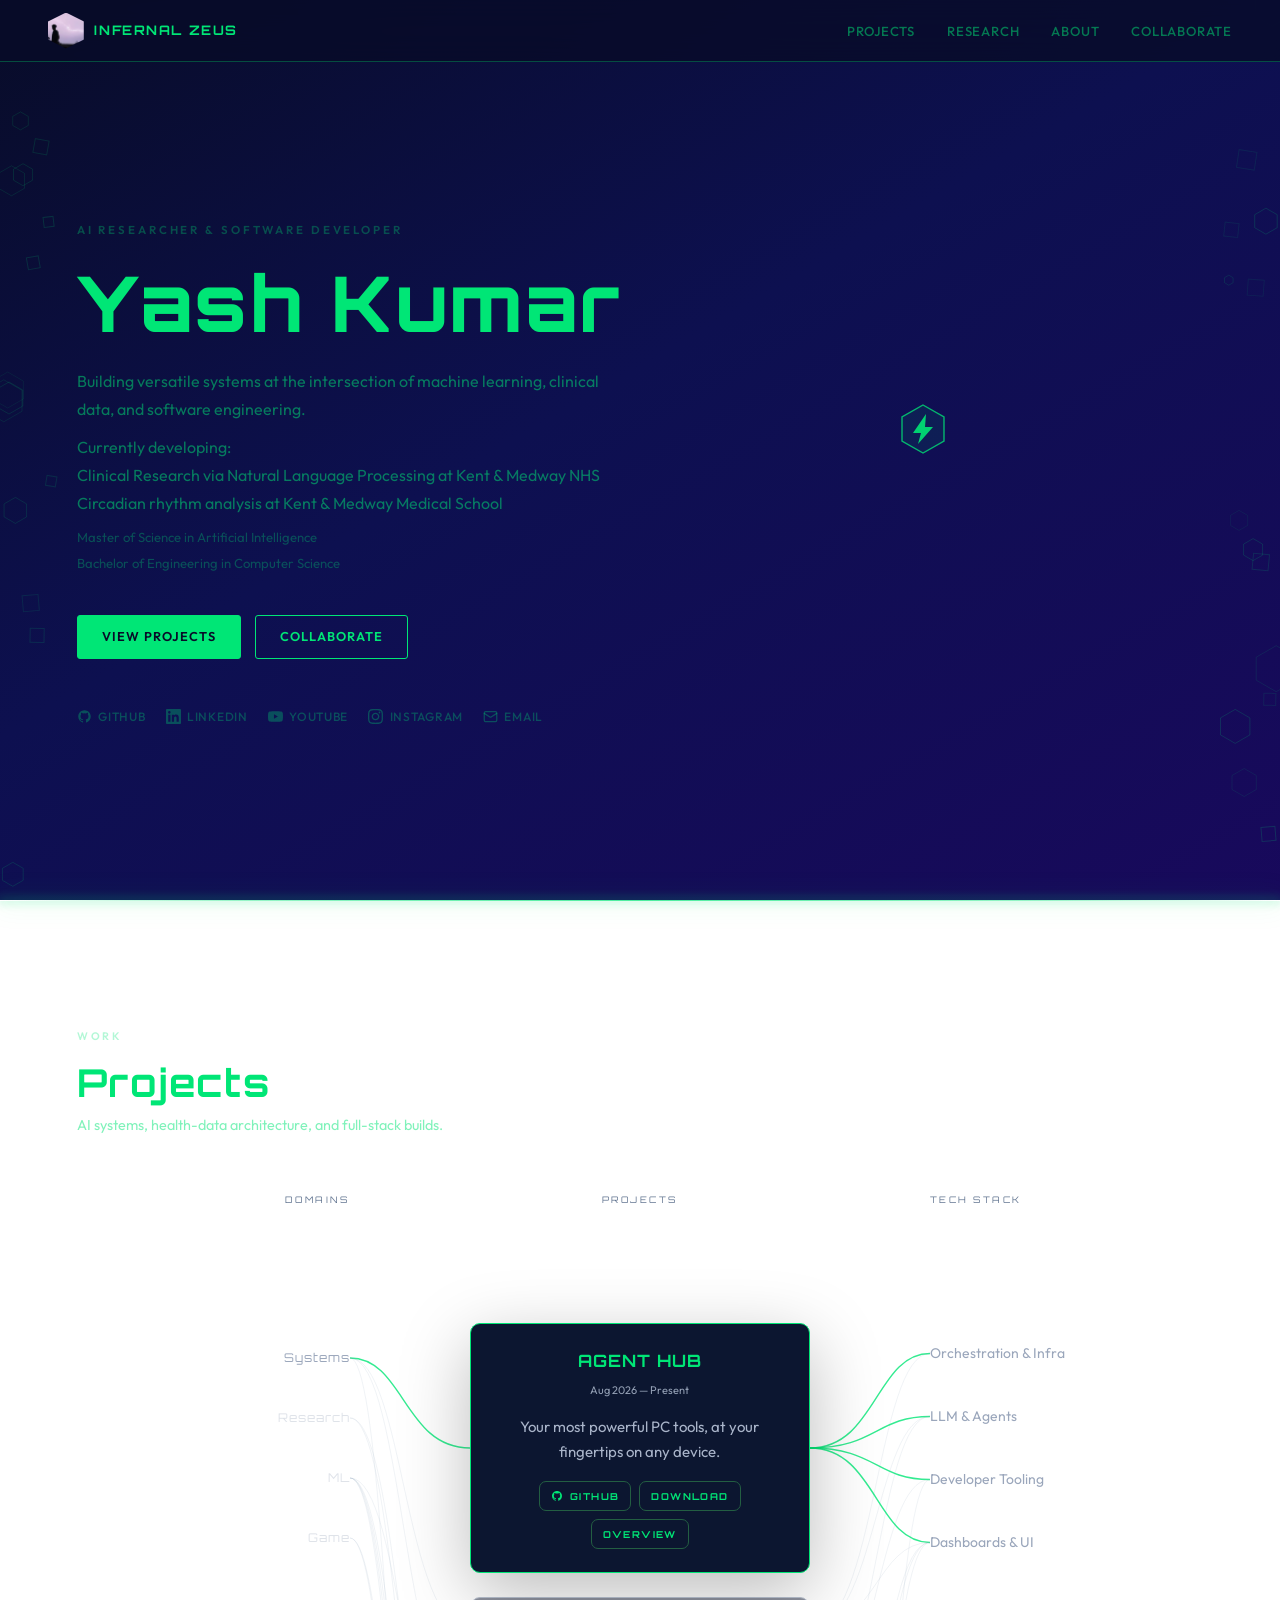
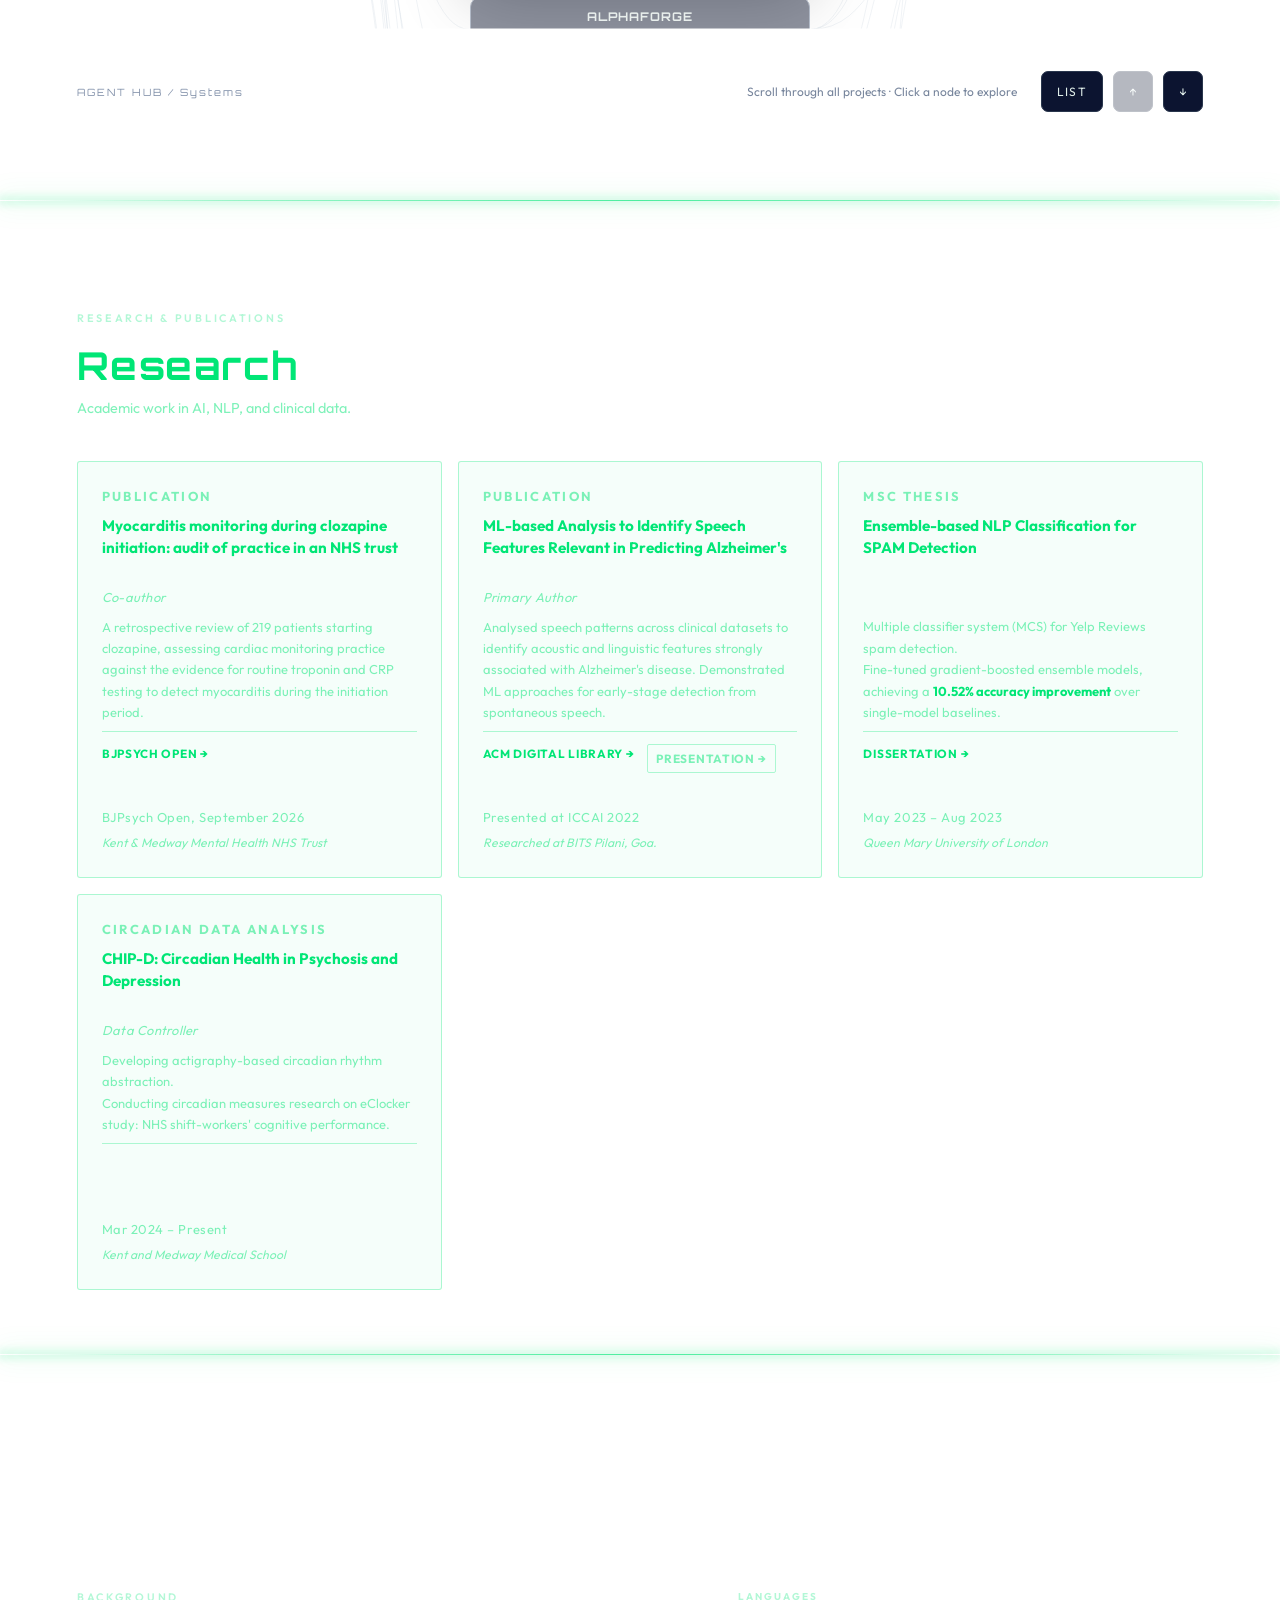
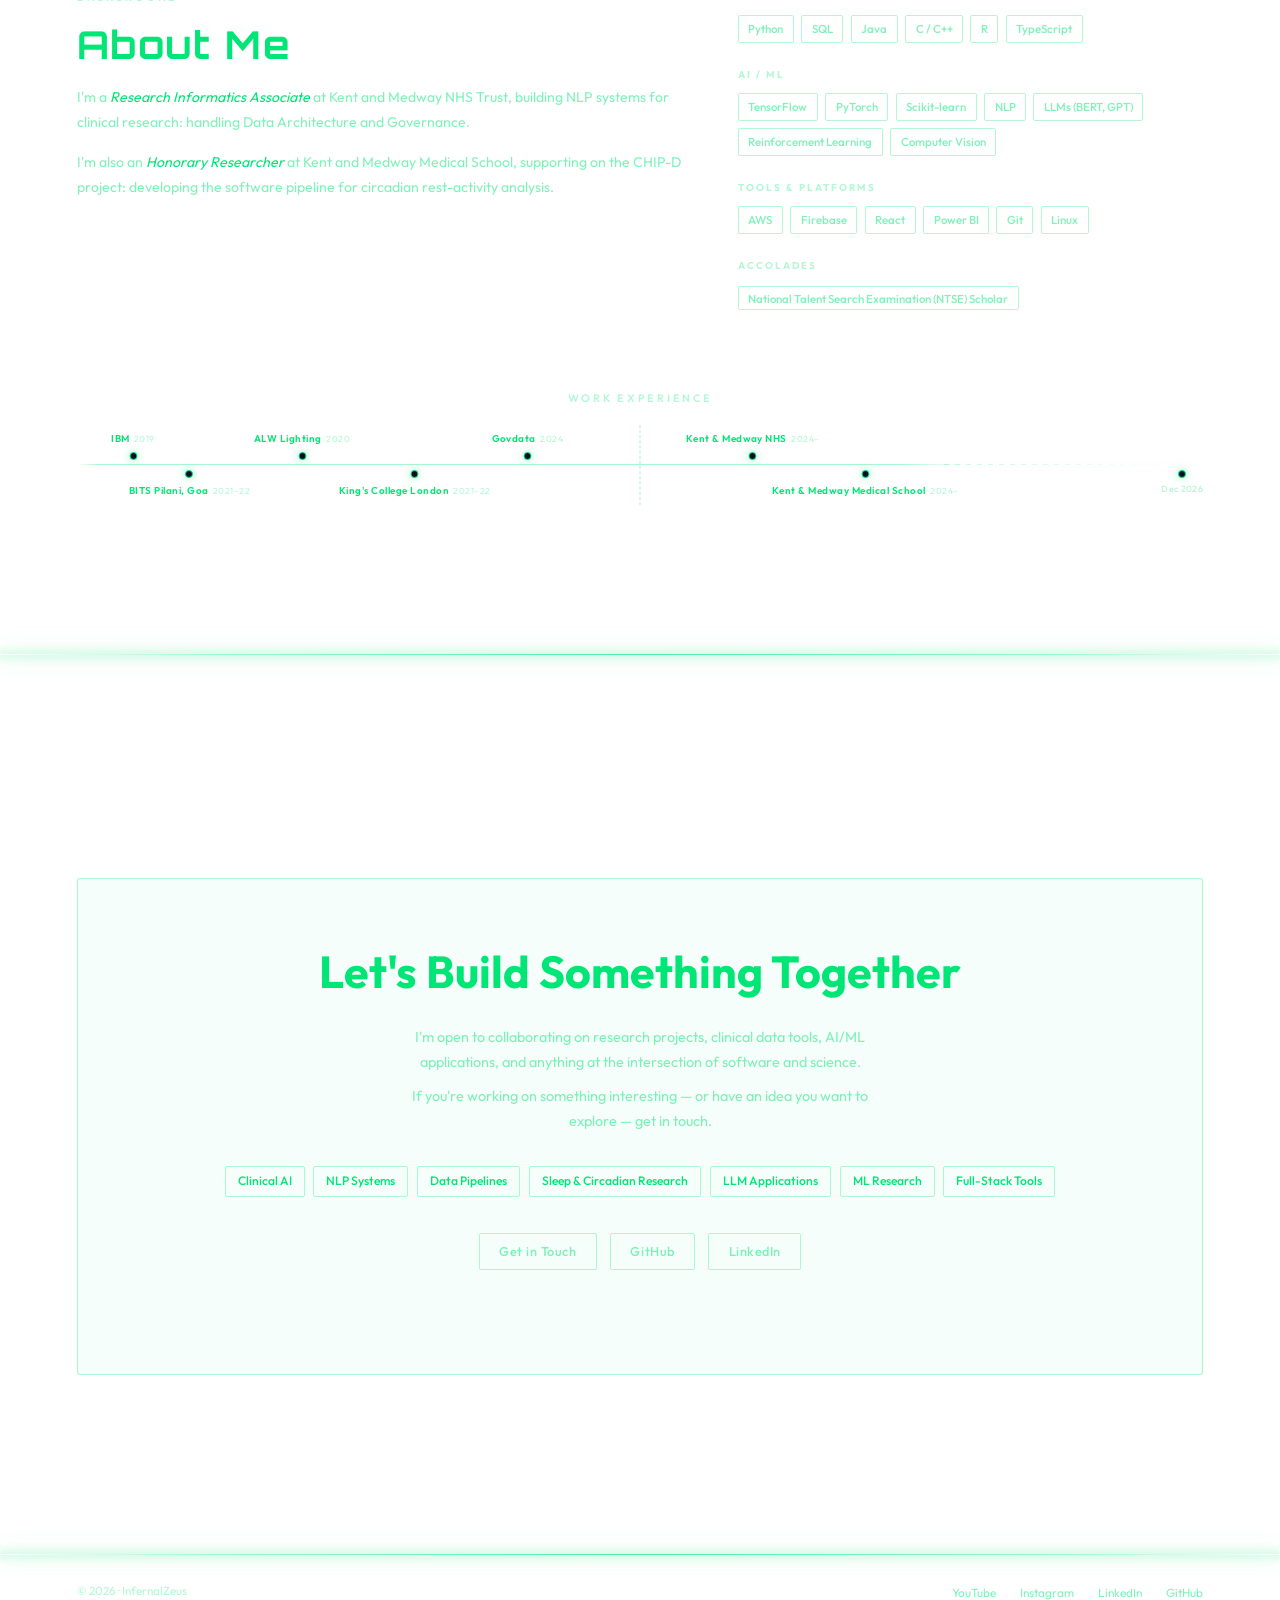
==== index.html @ 0504f06c "v0.0.5.2" ====
<!DOCTYPE html>
<html lang="en">
<head>
  <meta charset="UTF-8" />
  <meta name="viewport" content="width=device-width, initial-scale=1.0" />
  <title>Yash Kumar — InfernalZeus</title>
  <link rel="icon" href="favicon.svg" type="image/svg+xml" />
  <link rel="preconnect" href="https://fonts.googleapis.com" />
  <link rel="preconnect" href="https://fonts.gstatic.com" crossorigin />
  <link href="https://fonts.googleapis.com/css2?family=Outfit:wght@300;400;500;600;700;800&family=Orbitron:wght@400;700;800;900&display=swap" rel="stylesheet" />
  <link rel="stylesheet" href="assets/stack-graph/stack-graph.css?v=19">
  <style>
    :root {
      --bg:         #080c28;
      --bg-mid:     #0d1050;
      --bg-deep:    #18095c;
      --surface:    rgba(0, 230, 118, 0.04);
      --border:     #00e676;
      --border-dim: rgba(0, 230, 118, 0.30);
      --accent:     #00e676;
      --text:       rgba(0, 230, 118, 0.88);
      --text-muted: rgba(0, 230, 118, 0.50);
      --text-faint: rgba(0, 230, 118, 0.30);
      --nav-h:      62px;
      --transition: 0.2s ease;
    }

    *, *::before, *::after { box-sizing: border-box; margin: 0; padding: 0; }

    html {
      scroll-behavior: smooth;
      overflow-y: scroll;
      height: 100%;
    }

    @media (min-width: 641px) {
      html { scroll-snap-type: y proximity; }
    }

    body {
      background: linear-gradient(150deg, var(--bg) 0%, var(--bg-mid) 45%, var(--bg-deep) 100%);
      background-attachment: fixed;
      color: var(--text);
      font-family: "Outfit", -apple-system, sans-serif;
      line-height: 1.65;
      -webkit-font-smoothing: antialiased;
    }

    a { color: inherit; text-decoration: none; }

    /* ── NAV ─────────────────────────────────────────── */
    nav {
      position: fixed;
      top: 0; left: 0; right: 0;
      z-index: 200;
      display: flex;
      align-items: center;
      justify-content: space-between;
      padding: 0 3rem;
      height: var(--nav-h);
      background: rgba(8, 12, 40, 0.80);
      backdrop-filter: blur(16px);
      -webkit-backdrop-filter: blur(16px);
      border-bottom: 1px solid var(--border-dim);
    }

    .nav-brand-wrap {
      display: flex;
      align-items: center;
      gap: 0.65rem;
    }
    .nav-logo {
      font-family: "Orbitron", sans-serif;
      font-weight: 700;
      font-size: 0.82rem;
      letter-spacing: 0.12em;
      color: var(--accent);
      text-transform: uppercase;
      text-decoration: none;
      transition: opacity var(--transition);
      white-space: nowrap;
    }
    .nav-logo:hover { opacity: 0.75; }

    .nav-links {
      display: flex;
      gap: 2rem;
      list-style: none;
      align-items: center;
    }

    .nav-links a {
      font-size: 0.82rem;
      font-weight: 500;
      color: var(--text-muted);
      letter-spacing: 0.06em;
      text-transform: uppercase;
      transition: color var(--transition);
    }
    .nav-links a:hover { color: var(--accent); }

    /* ── PANEL (shared full-height section) ──────────── */
    .panel {
      scroll-snap-align: start;
      min-height: 100vh;
      display: flex;
      flex-direction: column;
      justify-content: center;
      padding: calc(var(--nav-h) + 3rem) 6vw 4rem;
      position: relative;
    }

    /* green glow divider between panels */
    .panel + .panel::before {
      content: '';
      position: absolute;
      top: 0; left: 0; right: 0;
      height: 1px;
      background: linear-gradient(90deg,
        transparent 0%,
        rgba(0,230,118,0.40) 18%,
        rgba(0,230,118,0.70) 50%,
        rgba(0,230,118,0.40) 82%,
        transparent 100%);
      box-shadow:
        0 0 10px 3px rgba(0,230,118,0.20),
        0 0 28px 6px rgba(0,230,118,0.08);
      pointer-events: none;
      z-index: 2;
    }

    .panel-inner {
      max-width: 1680px;
      margin: 0 auto;
      width: 100%;
    }

    .panel-label {
      font-size: 0.68rem;
      font-weight: 600;
      color: var(--text-faint);
      letter-spacing: 0.25em;
      text-transform: uppercase;
      margin-bottom: 1rem;
    }

    .panel-title {
      font-family: "Orbitron", "Outfit", sans-serif;
      font-size: clamp(1.6rem, 3.5vw, 2.4rem);
      font-weight: 700;
      color: var(--accent);
      letter-spacing: 0.04em;
      margin-bottom: 0.6rem;
      line-height: 1.1;
    }

    .panel-desc {
      font-size: 0.9rem;
      color: var(--text-muted);
      max-width: 520px;
      margin-bottom: 2.5rem;
      line-height: 1.75;
    }

    /* ── HERO PANEL ──────────────────────────────────── */
    .hero-role {
      font-size: 0.72rem;
      font-weight: 600;
      color: var(--text-faint);
      letter-spacing: 0.25em;
      text-transform: uppercase;
      margin-bottom: 1.5rem;
    }

    .hero h1 {
      font-family: "Orbitron", "Outfit", sans-serif;
      font-size: clamp(2.4rem, 6vw, 5rem);
      font-weight: 800;
      color: var(--accent);
      letter-spacing: 0.04em;
      line-height: 1.05;
      margin-bottom: 1.5rem;
    }

    .hero-bio {
      font-size: 1rem;
      color: var(--text-muted);
      max-width: 560px;
      margin-bottom: 0.6rem;
      line-height: 1.75;
    }

    .hero-degree {
      font-size: 0.82rem;
      color: var(--text-faint);
      margin-bottom: 2.5rem;
      display: flex;
      flex-direction: column;
      gap: 0.3rem;
    }

    .degree-line {
      display: flex;
      align-items: center;
      gap: 0.7em;
      cursor: default;
    }

    .degree-inst {
      font-size: 0.75rem;
      color: var(--accent);
      opacity: 0;
      transition: opacity var(--transition);
      white-space: nowrap;
    }

    .degree-line:hover .degree-inst { opacity: 1; }

    /* Research cards: hold the same internal rhythm so descriptions, action rows
       and bylines line up across cards whose titles wrap to different depths. */
    .rcard h3 { min-height: 4rem; }
    .rcard .rcard-author { min-height: 1.32rem; }
    .rcard .card-actions { min-height: 3.6rem; align-items: flex-start; align-content: flex-start; }
    .rcard .card-footer { min-height: 7.6rem; }

    .card-byline {
      font-size: 0.68rem;
      color: var(--text-faint);
      letter-spacing: 0.04em;
      margin-bottom: 0.2rem;
      flex: none;
    }

    .card-affil {
      font-size: 0.66rem;
      color: var(--text-faint);
      font-style: italic;
      margin-bottom: 0.65rem;
      flex: none;
    }

    .accolade {
      display: flex;
      align-items: flex-start;
      gap: 0.65rem;
      margin-top: 1.25rem;
      padding: 0.85rem 1rem;
      border: 1px solid var(--border-dim);
      border-radius: 3px;
      background: rgba(0, 230, 118, 0.03);
    }

    .accolade-icon {
      font-size: 0.9rem;
      color: var(--accent);
      flex-shrink: 0;
      margin-top: 0.1rem;
    }

    .accolade-title {
      display: block;
      font-size: 0.82rem;
      font-weight: 400;
      font-style: italic;
      color: var(--accent);
      line-height: 1.4;
    }

    .pipeline {
      display: flex;
      flex-direction: column;
      gap: 0.85rem;
      margin-top: 0.4rem;
    }

    .pipeline-step { display: flex; flex-direction: column; gap: 0.3rem; }

    .step-label {
      font-size: 0.62rem;
      font-weight: 700;
      color: var(--accent);
      letter-spacing: 0.14em;
      text-transform: uppercase;
    }

    .step-desc {
      font-size: 0.78rem;
      color: var(--text-muted);
      line-height: 1.55;
    }

    .cta-row {
      display: flex;
      gap: 0.85rem;
      flex-wrap: wrap;
      margin-bottom: 3rem;
    }

    .btn {
      display: inline-flex;
      align-items: center;
      gap: 0.4rem;
      padding: 0.65rem 1.5rem;
      border-radius: 3px;
      font-family: "Outfit", sans-serif;
      font-size: 0.8rem;
      font-weight: 600;
      letter-spacing: 0.08em;
      text-transform: uppercase;
      border: 1px solid var(--accent);
      transition: all var(--transition);
      cursor: pointer;
    }

    .btn-solid { background: var(--accent); color: var(--bg); }
    .btn-solid:hover { background: #33eb8f; }

    .btn-outline { background: transparent; color: var(--accent); }
    .btn-outline:hover { background: rgba(0, 230, 118, 0.08); }

    /* socials row */
    .socials {
      display: flex;
      gap: 1.25rem;
      align-items: center;
    }

    .social-link {
      display: inline-flex;
      align-items: center;
      gap: 0.4rem;
      font-size: 0.75rem;
      font-weight: 500;
      color: var(--text-faint);
      letter-spacing: 0.06em;
      text-transform: uppercase;
      transition: color var(--transition);
    }

    .social-link:hover { color: var(--accent); }

    .social-link svg {
      width: 15px;
      height: 15px;
      flex-shrink: 0;
    }

    /* ── GRID ────────────────────────────────────────── */
    .grid {
      display: grid;
      grid-template-columns: repeat(auto-fill, minmax(270px, 1fr));
      gap: 1rem;
    }

    /* ── CARD ────────────────────────────────────────── */
    .card {
      background: var(--surface);
      border: 1px solid var(--border-dim);
      border-radius: 3px;
      padding: 1.5rem;
      display: flex;
      flex-direction: column;
      transition: border-color var(--transition), background var(--transition);
    }
    .card:hover { border-color: var(--accent); background: rgba(0, 230, 118, 0.06); }

    .card-top {
      display: flex;
      align-items: flex-start;
      justify-content: space-between;
      gap: 0.5rem;
      margin-bottom: 0.75rem;
    }

    .card h3 {
      font-size: 0.98rem;
      font-weight: 700;
      color: var(--accent);
      line-height: 1.3;
    }

    .badge {
      font-size: 0.6rem;
      font-weight: 700;
      letter-spacing: 0.14em;
      text-transform: uppercase;
      color: var(--text-faint);
      border: 1px solid var(--text-faint);
      border-radius: 2px;
      padding: 0.18rem 0.45rem;
      white-space: nowrap;
      flex-shrink: 0;
    }

    .badge.collab { color: rgba(100, 181, 246, 0.65); border-color: rgba(100, 181, 246, 0.35); }

    .card p {
      font-size: 0.82rem;
      color: var(--text-muted);
      line-height: 1.65;
      margin-bottom: 1rem;
    }

    .tags {
      display: flex;
      flex-wrap: wrap;
      gap: 0.35rem;
      margin-bottom: 0.75rem;
    }

    .tag {
      font-size: 0.64rem;
      font-weight: 500;
      color: var(--text-faint);
      border: 1px solid var(--text-faint);
      border-radius: 2px;
      padding: 0.12rem 0.4rem;
      letter-spacing: 0.04em;
    }

    .card-actions {
      display: flex;
      gap: 0.75rem;
      flex-wrap: wrap;
    }

    .card-footer {
      margin-top: auto;
      padding-top: 0.75rem;
      border-top: 1px solid var(--border-dim);
      display: flex;
      flex-direction: column;
      gap: 0.3rem;
    }

    .card-footer .card-byline { margin-bottom: 0; }
    .card-footer .card-affil  { margin-bottom: 0.4rem; }

    .link-btn {
      display: inline-flex;
      align-items: center;
      gap: 0.3rem;
      font-size: 0.74rem;
      font-weight: 700;
      letter-spacing: 0.06em;
      text-transform: uppercase;
      color: var(--accent);
      transition: color var(--transition);
    }
    .link-btn:hover { color: #33eb8f; }
    .link-btn svg { width: 11px; height: 11px; }

    .link-btn.outlined {
      color: var(--text-muted);
      border: 1px solid var(--border-dim);
      border-radius: 2px;
      padding: 0.22rem 0.55rem;
      transition: color var(--transition), border-color var(--transition);
    }
    .link-btn.outlined:hover { color: var(--accent); border-color: var(--accent); }

    /* ── RESEARCH CARD ───────────────────────────────── */
    .rcard {
      background: var(--surface);
      border: 1px solid var(--border-dim);
      border-radius: 3px;
      padding: 1.5rem;
      display: flex;
      flex-direction: column;
      gap: 0.5rem;
      transition: border-color var(--transition);
    }
    .rcard:hover { border-color: var(--accent); }

    .rcard-type {
      font-size: 0.62rem;
      font-weight: 700;
      letter-spacing: 0.18em;
      text-transform: uppercase;
      color: var(--text-faint);
    }

    .rcard h3 {
      font-size: 0.95rem;
      font-weight: 700;
      color: var(--accent);
      line-height: 1.4;
    }

    .rcard .venue {
      font-size: 0.76rem;
      color: var(--text-muted);
      font-style: italic;
    }

    .rcard p {
      font-size: 0.81rem;
      color: var(--text-muted);
      line-height: 1.65;
    }

    .rcard-author {
      font-size: 0.74rem;
      color: var(--text-faint);
      font-style: italic;
      letter-spacing: 0.02em;
    }

    /* ── ABOUT PANEL ─────────────────────────────────── */
    .about-grid {
      display: grid;
      grid-template-columns: 1.3fr 1fr;
      gap: 3.5rem;
      align-items: start;
    }

    @media (max-width: 700px) { .about-grid { grid-template-columns: 1fr; gap: 2rem; } }

    .about-text p:not(.panel-label) {
      font-size: 0.88rem;
      color: var(--text-muted);
      margin-bottom: 0.9rem;
      line-height: 1.8;
    }

    .about-text .panel-title { margin-bottom: 1.25rem; }

    .em { color: var(--accent); font-style: italic; font-weight: 400; }

    /* ── NAV HEXAGON ─────────────────────────────────── */
    .nav-hex {
      display: block;
      width: 36px;
      height: 36px;
      flex-shrink: 0;
      clip-path: polygon(50% 0%, 100% 25%, 100% 75%, 50% 100%, 0% 75%, 0% 25%);
      transition: opacity var(--transition);
      transform: translateZ(0);
      will-change: opacity;
    }
    .nav-hex img {
      width: 100%;
      height: 100%;
      object-fit: cover;
      object-position: center top;
    }
    .nav-hex:hover { opacity: 0.75; }

    .skills-block h4 {
      font-size: 0.62rem;
      font-weight: 700;
      color: var(--text-faint);
      letter-spacing: 0.2em;
      text-transform: uppercase;
      margin-bottom: 0.6rem;
    }

    .chip-row {
      display: flex;
      flex-wrap: wrap;
      gap: 0.45rem;
      margin-bottom: 1.5rem;
    }

    .chip {
      font-size: 0.72rem;
      font-weight: 500;
      color: var(--text-muted);
      border: 1px solid var(--border-dim);
      border-radius: 2px;
      padding: 0.22rem 0.6rem;
    }

    /* ── COLLABORATE PANEL ───────────────────────────── */
    .collab-box {
      border: 1px solid var(--border-dim);
      border-radius: 3px;
      padding: 3.5rem 2.5rem;
      text-align: center;
      background: var(--surface);
    }

    .collab-box h2 {
      font-size: clamp(1.8rem, 3.5vw, 2.8rem);
      font-weight: 700;
      color: var(--accent);
      margin-bottom: 1rem;
    }

    .collab-box > p {
      font-size: 0.9rem;
      color: var(--text-muted);
      max-width: 460px;
      margin: 0 auto 0.5rem;
      line-height: 1.75;
    }
    .collab-box > p:last-of-type { margin-bottom: 2rem; }

    .collab-tags {
      display: flex;
      flex-wrap: wrap;
      justify-content: center;
      gap: 0.55rem;
      margin-bottom: 2.25rem;
    }

    .ctag {
      font-size: 0.76rem;
      font-weight: 500;
      color: var(--accent);
      border: 1px solid var(--border-dim);
      border-radius: 2px;
      padding: 0.28rem 0.75rem;
    }

    .btn-chip {
      display: inline-flex;
      align-items: center;
      gap: 0.4rem;
      padding: 0.45rem 1.2rem;
      border-radius: 2px;
      font-family: "Outfit", sans-serif;
      font-size: 0.8rem;
      font-weight: 500;
      letter-spacing: 0.04em;
      color: var(--text-muted);
      border: 1px solid var(--border-dim);
      background: transparent;
      transition: color var(--transition), border-color var(--transition);
      cursor: pointer;
      text-decoration: none;
    }
    .btn-chip:hover { color: var(--accent); border-color: var(--accent); }

    /* ── HERO HEX BUTTON ────────────────────────────── */
    /*
     * Button is a direct child of #hero (position:relative) so left/top are
     * in the same pixel space as the canvas hex grid.
     * JS (snapHexBtn) computes the exact hex-vertex position and overrides these fallbacks.
     * Fallback keeps the button roughly in place before JS runs — no transform needed.
     */
    #hero-hex-btn {
      position: absolute;
      left: calc(71% - 23px);   /* fallback: 71% of hero width − half button width */
      top:  calc(46% - 26px);   /* fallback: 46% of hero height − half button height */
      background: none;
      border: none;
      cursor: pointer;
      z-index: 2;
      width: 46px;
      height: 52px;
      padding: 0;
      animation: hero-hex-pulse 3.2s ease-in-out infinite;
      pointer-events: all;
    }
    #hero-hex-btn svg {
      width: 100%;
      height: 100%;
      pointer-events: none;
    }
    /* Only pause on real pointer-hover — prevents iOS sticky-tap from freezing the animation */
    @media (hover: hover) {
      #hero-hex-btn:hover {
        animation-play-state: paused;
        opacity: 1 !important;
        filter: drop-shadow(0 0 18px rgba(0,230,118,0.90)) !important;
      }
    }
    @keyframes hero-hex-pulse {
      0%, 100% { opacity: 0;   filter: drop-shadow(0 0 0px rgba(0,230,118,0)); }
      45%, 55% { opacity: 1.0; filter: drop-shadow(0 0 14px rgba(0,230,118,0.72)); }
    }
    /* Mobile pulse — always above 40% opacity so the button is never invisible */
    @keyframes mobile-hex-pulse {
      0%, 100% { opacity: 0.40; filter: drop-shadow(0 0 8px  rgba(0,230,118,0.40)); }
      50%       { opacity: 1.0;  filter: drop-shadow(0 0 20px rgba(0,230,118,0.90)); }
    }

    /* ── JOLT SPARKS ─────────────────────────────────── */
    .hex-spark {
      position: absolute;
      width: 3px; height: 3px;
      border-radius: 50%;
      background: #00e676;
      box-shadow: 0 0 5px 2px rgba(0,230,118,0.75);
      pointer-events: none;
      z-index: 20;
      animation: hex-spark-fly 0.5s ease-out forwards;
    }
    @keyframes hex-spark-fly {
      0%   { opacity: 1;   transform: translate(-50%, -50%) scale(1.6); }
      100% { opacity: 0;   transform: translate(calc(-50% + var(--tx)), calc(-50% + var(--ty))) scale(0.15); }
    }

    /* ── MOBILE HEX WRAP (hidden on desktop) ────────── */
    #mobile-hex-wrap { display: none; }

    /* ── HERO CANVAS ─────────────────────────────────── */
    #hero { position: relative; overflow: hidden; }
    #hero-canvas {
      position: absolute;
      top: 0; left: 0;
      width: 100%; height: 100%;
      pointer-events: none;
      z-index: 0;
    }
    #hero > .panel-inner { position: relative; z-index: 1; }

    /* ── FOOTER ──────────────────────────────────────── */
    footer {
      position: relative;
      display: flex;
      align-items: center;
      justify-content: space-between;
      flex-wrap: wrap;
      gap: 1rem;
      padding: 1.5rem 6vw;
    }

    footer::before {
      content: '';
      position: absolute;
      top: 0; left: 0; right: 0;
      height: 1px;
      background: linear-gradient(90deg,
        transparent 0%,
        rgba(0,230,118,0.40) 18%,
        rgba(0,230,118,0.70) 50%,
        rgba(0,230,118,0.40) 82%,
        transparent 100%);
      box-shadow:
        0 0 10px 3px rgba(0,230,118,0.20),
        0 0 28px 6px rgba(0,230,118,0.08);
      pointer-events: none;
    }

    footer p { font-size: 0.74rem; color: var(--text-faint); }

    .footer-links { display: flex; gap: 1.5rem; list-style: none; }

    .footer-links a {
      font-size: 0.74rem;
      color: var(--text-muted);
      transition: color var(--transition);
    }
    .footer-links a:hover { color: var(--accent); }

    /* ── PARALLAX LAYER ──────────────────────────────── */
    #px-layer {
      position: fixed;
      inset: 0;
      pointer-events: none;
      z-index: 0;
      overflow: hidden;
    }
    .px-s { position: absolute; }

    /* ── SCROLLBAR ───────────────────────────────────── */
    ::-webkit-scrollbar { width: 4px; }
    ::-webkit-scrollbar-track { background: var(--bg); }
    ::-webkit-scrollbar-thumb { background: var(--border-dim); border-radius: 2px; }

    /* ── WORK TIMELINE ──────────────────────────────── */
    .tl-outer { margin-top: 3.5rem; overflow: visible; }
    .tl-outer > .panel-label {
      text-align: center;
      margin-bottom: 3.5rem;
    }

    .tl-track {
      height: 1px;
      position: relative;
      overflow: visible;
      background: linear-gradient(90deg,
        transparent 0%,
        rgba(0,230,118,.35) 2%,
        rgba(0,230,118,.35) 73%,
        transparent 79%);
      box-shadow: 0 0 8px rgba(0,230,118,.10);
    }

    .tl-track::after {
      content: '';
      position: absolute;
      left: 77%;
      right: 0;
      top: 0;
      height: 1px;
      background: repeating-linear-gradient(
        90deg,
        rgba(0,230,118,0.28) 0px,
        rgba(0,230,118,0.28) 5px,
        transparent 5px,
        transparent 11px
      );
      -webkit-mask-image: linear-gradient(90deg, rgba(0,0,0,0.80) 0%, rgba(0,0,0,0) 90%);
      mask-image: linear-gradient(90deg, rgba(0,0,0,0.80) 0%, rgba(0,0,0,0) 90%);
    }

    .tl-now {
      position: absolute;
      right: 0;
      top: 5px;
      display: flex;
      flex-direction: column;
      align-items: center;
      gap: 4px;
    }

    .tl-dot-now {
      background: var(--accent);
      animation: tl-pulse 2.5s ease-in-out infinite;
    }

    @keyframes tl-pulse {
      0%, 100% { box-shadow: 0 0 7px 2px rgba(0,230,118,.25); }
      50%       { box-shadow: 0 0 16px 6px rgba(0,230,118,.60); }
    }

    .tl-now-date {
      font-size: 0.56rem;
      font-weight: 500;
      color: var(--text-faint);
      white-space: nowrap;
      letter-spacing: 0.04em;
    }

    .tl-items { position: relative; height: 0; }

    /*
     * Each blip is a flex column anchored to the track line.
     * .above  →  content-wrapper above the dot; container's bottom = 5px above track
     * .below  →  dot above the content-wrapper; container's top = 5px below track
     *
     * Content wrapper DOM order:
     *   above: [tl-desc (farther), tl-name (nearest dot)]  — column, reads top→down
     *   below: [tl-name (nearest dot), tl-desc (farther)]  — column, reads top→down
     */
    .tl-item {
      position: absolute;
      transform: translateX(-50%);
      display: flex;
      flex-direction: column;
      align-items: center;
      gap: 5px;
    }

    .tl-item.above { bottom: 5px; }
    .tl-item.below { top: 5px; }

    .tl-content {
      display: flex;
      flex-direction: column;
      align-items: center;
      gap: 3px;
    }

    .tl-dot {
      width: 8px; height: 8px;
      border-radius: 50%;
      border: 1.5px solid var(--accent);
      background: var(--bg);
      box-shadow: 0 0 7px 2px rgba(0,230,118,.22);
      flex-shrink: 0;
      transition: background var(--transition), box-shadow var(--transition);
    }

    /* highlight dot + brighten name when name itself is hovered */
    .tl-item:has(.tl-name:hover) .tl-dot {
      background: var(--accent);
      box-shadow: 0 0 12px 4px rgba(0,230,118,.45);
    }

    .tl-name {
      font-size: 0.62rem;
      font-weight: 600;
      color: var(--accent);
      white-space: nowrap;
      letter-spacing: 0.05em;
      text-align: center;
      transition: color var(--transition);
      cursor: default;
    }

    .tl-name:hover { color: #33eb8f; }

    .tl-yr {
      font-weight: 400;
      font-size: 0.55rem;
      color: var(--text-faint);
      margin-left: 0.2em;
    }

    .tl-desc {
      font-size: 0.57rem;
      color: var(--text-faint);
      white-space: nowrap;
      text-align: center;
      opacity: 0;
      transform: translateY(2px);
      transition: opacity 0.18s ease, transform 0.18s ease;
      pointer-events: none;
    }

    /* desc reveals only when the title is hovered — not the desc itself */
    .tl-item:has(.tl-name:hover) .tl-desc { opacity: 1; transform: translateY(0); }

    /* ── TIMELINE MID-PULSE LINE ────────────────────── */
    .tl-midline {
      position: absolute;
      left: 50%;
      top: -40px;
      height: 80px;
      width: 0;
      border-left: 1px dashed rgba(0,230,118,0.38);
      transform: translateX(-50%);
      animation: mid-pulse 2.8s ease-in-out infinite;
      pointer-events: none;
    }

    @keyframes mid-pulse {
      0%, 100% { opacity: 0.25; }
      50%       { opacity: 0.72; }
    }

    /* ── BADGE ACADEMIC ─────────────────────────────── */
    .badge.academic { color: rgba(255,183,77,0.72); border-color: rgba(255,183,77,0.35); }

    /* ── CAROUSEL ────────────────────────────────────── */
    .carousel { position: relative; }

    .grid {
      transition: opacity 200ms ease, transform 200ms ease;
    }
    .grid.carousel-out {
      opacity: 0;
      transform: scale(0.92);
    }
    .grid.carousel-in-start {
      opacity: 0;
      transform: scale(0.95);
      transition: none;
    }

    .carousel-nav {
      display: flex;
      align-items: center;
      gap: 0.65rem;
      margin-bottom: 1rem;
    }

    .carousel-btn {
      display: inline-flex;
      align-items: center;
      justify-content: center;
      width: 30px; height: 30px;
      background: rgba(0,230,118,0.05);
      border: 1px solid var(--border-dim);
      border-radius: 3px;
      color: var(--accent);
      font-size: 0.9rem;
      cursor: pointer;
      transition: background var(--transition), border-color var(--transition);
      line-height: 1;
      flex-shrink: 0;
    }
    .carousel-btn:hover:not(:disabled) {
      background: rgba(0,230,118,0.12);
      border-color: var(--accent);
    }
    .carousel-btn:disabled { opacity: 0.20; cursor: default; }

    .carousel-dots { display: flex; gap: 5px; align-items: center; }

    .carousel-dot {
      width: 4px; height: 4px;
      border-radius: 50%;
      background: var(--border-dim);
      cursor: pointer;
      transition: background var(--transition), transform var(--transition);
    }
    .carousel-dot.active { background: var(--accent); transform: scale(1.45); }

    /* ── RESPONSIVE ──────────────────────────────────── */
    @media (max-width: 640px) {
      /* ── nav: hide brand text, shrink links to fit all 4 ── */
      nav { padding: 0 1rem; }
      .nav-logo { display: none; }
      nav .nav-links { gap: 0.55rem; }
      nav .nav-links a { font-size: 0.66rem; letter-spacing: 0.03em; }

      /* Start content right after nav — no extra centering blank space */
      .panel {
        justify-content: flex-start;
        padding: calc(var(--nav-h) + 1.25rem) 1.25rem 2.5rem;
      }
      footer { padding: 1.5rem 1.25rem; flex-direction: column; align-items: flex-start; }
      .degree-line { flex-direction: column; align-items: flex-start; gap: 0.15rem; }
      .degree-inst { opacity: 1; white-space: normal; }

      /* ── socials: 3-per-row grid so GitHub/LinkedIn/YouTube wrap neatly ── */
      .socials {
        display: grid;
        grid-template-columns: repeat(3, auto);
        justify-content: start;
        gap: 0.65rem 1.1rem;
      }

      /* Timeline: vertical list on mobile */
      .tl-outer { overflow: visible; padding: 0; margin-left: 0; margin-right: 0; }
      .tl-track, .tl-track::after, .tl-midline, .tl-now { display: none; }
      .tl-items {
        position: static;
        height: auto;
        display: flex;
        flex-direction: column;
        border-left: 1px solid rgba(0,230,118,0.28);
        padding-left: 1.25rem;
        margin-left: 0.4rem;
        min-width: 0;
      }
      .tl-item {
        position: static !important;
        transform: none !important;
        flex-direction: row;
        align-items: flex-start;
        gap: 0.65rem;
        padding: 0.55rem 0;
        margin-left: -1.5rem;
      }
      .tl-item.above { bottom: auto !important; }
      .tl-item.below { top: auto !important; }
      /* In .above items the dot is last in DOM — pull it first */
      .tl-item.above .tl-dot { order: -1; }
      .tl-dot { margin-top: 0.3rem; flex-shrink: 0; }
      .tl-item .tl-content { align-items: flex-start; gap: 2px; }
      .tl-item .tl-name { text-align: left; white-space: normal; }
      /* .above items have DOM order [desc, name] — reorder so name always comes first */
      .tl-item.above .tl-name { order: -1; }
      .tl-item .tl-desc {
        display: block;
        opacity: 1;
        transform: none;
        transition: none;
        white-space: normal;
        text-align: left;
        font-size: 0.65rem;
        pointer-events: none;
      }

      /* Hero canvas: not rendered on touch screens */
      #hero-canvas { display: none; }

      /* Mobile hex wrap: relative container so canvas + button both use absolute coords */
      #mobile-hex-wrap {
        display: block;
        position: relative;
        width: 100%;
        height: 180px;
        margin-top: 1rem;
        flex-shrink: 0;
      }

      /* Canvas fills the entire wrapper */
      #mobile-hex-canvas {
        display: block !important;
        position: absolute;
        top: 0; left: 0;
        width: 100%; height: 100%;
        pointer-events: none;
      }

      /* Button sits at wrapper centre, painted above the canvas */
      #hero-hex-btn {
        position: absolute !important;
        left: 50%  !important;
        top:  50%  !important;
        transform: translate(-50%, -50%) !important;
        margin: 0  !important;
        z-index: 2;
        width: 40px;
        height: 46px;
        animation: mobile-hex-pulse 2s ease-in-out infinite !important;
      }
    }

    /* ── PROJECT MODAL ───────────────────────────────── */
    .modal-overlay {
      position: fixed;
      inset: 0;
      z-index: 500;
      background: rgba(5, 7, 24, 0.82);
      backdrop-filter: blur(4px);
      -webkit-backdrop-filter: blur(4px);
      display: flex;
      align-items: flex-start;
      justify-content: center;
      padding: calc(var(--nav-h) + 2rem) 1.5rem 3rem;
      overflow-y: auto;
    }
    .modal-overlay[hidden] { display: none; }

    .modal-box {
      position: relative;
      width: 100%;
      max-width: 720px;
      background: linear-gradient(150deg, var(--bg) 0%, var(--bg-mid) 100%);
      border: 1px solid var(--border-dim);
      border-radius: 4px;
      padding: 2.5rem 2.5rem 2rem;
      box-shadow: 0 0 40px rgba(0,230,118,0.10), 0 0 4px rgba(0,230,118,0.30);
    }

    .modal-close {
      position: absolute;
      top: 1.1rem; right: 1.1rem;
      width: 32px; height: 32px;
      display: inline-flex;
      align-items: center;
      justify-content: center;
      background: transparent;
      border: 1px solid var(--border-dim);
      border-radius: 3px;
      color: var(--text-muted);
      font-size: 1.1rem;
      line-height: 1;
      cursor: pointer;
      transition: color var(--transition), border-color var(--transition);
    }
    .modal-close:hover { color: var(--accent); border-color: var(--accent); }

    .modal-eyebrow {
      font-size: 0.68rem;
      font-weight: 600;
      color: var(--text-faint);
      letter-spacing: 0.2em;
      text-transform: uppercase;
      margin-bottom: 0.75rem;
    }

    .modal-box h2 {
      font-family: "Orbitron", "Outfit", sans-serif;
      font-size: clamp(1.3rem, 3vw, 1.7rem);
      color: var(--accent);
      margin-bottom: 0.4rem;
      line-height: 1.25;
      padding-right: 2rem;
    }

    .modal-byline {
      font-size: 0.78rem;
      color: var(--text-faint);
      margin-bottom: 1.5rem;
    }

    .modal-box p.modal-p {
      font-size: 0.86rem;
      color: var(--text-muted);
      line-height: 1.75;
      margin-bottom: 1.1rem;
    }

    .modal-note {
      border: 1px solid var(--border-dim);
      border-left: 3px solid var(--accent);
      border-radius: 3px;
      background: rgba(0, 230, 118, 0.04);
      padding: 0.9rem 1.1rem;
      margin: 1.25rem 0 1.5rem;
    }
    .modal-bullets {
      list-style: none; margin: 0.4rem 0 0.2rem; padding: 0;
      display: flex; flex-direction: column; gap: 0.55rem;
    }
    .modal-bullets li {
      position: relative; padding-left: 1.15rem;
      font-size: 0.93rem; line-height: 1.65; color: var(--text-muted);
    }
    .modal-bullets li::before {
      content: ''; position: absolute; left: 0; top: 0.6em;
      width: 5px; height: 5px; border-radius: 1px;
      background: var(--accent); opacity: 0.8;
    }
    .modal-bullets li b { color: var(--text); font-weight: 600; }
    .modal-figure { margin: 1.4rem 0 0.6rem; }
    .modal-figure img {
      width: 100%; height: auto; display: block; aspect-ratio: 1120 / 492;
      border: 1px solid var(--border-dim); border-radius: 6px; background: #070b1f;
    }
    .modal-figure figcaption {
      margin-top: 0.55rem; font-size: 0.72rem; color: var(--text-faint);
      letter-spacing: 0.03em;
    }

    .modal-note-label {
      font-size: 0.62rem;
      font-weight: 700;
      color: var(--accent);
      letter-spacing: 0.16em;
      text-transform: uppercase;
      display: block;
      margin-bottom: 0.4rem;
    }
    .modal-note p { font-size: 0.83rem; color: var(--text); line-height: 1.65; margin: 0; }

    .modal-box h4.modal-h4 {
      font-size: 0.62rem;
      font-weight: 700;
      color: var(--text-faint);
      letter-spacing: 0.2em;
      text-transform: uppercase;
      margin-bottom: 0.6rem;
      margin-top: 1.5rem;
    }

    .modal-links {
      display: flex;
      flex-wrap: wrap;
      gap: 0.6rem;
      margin-top: 0.75rem;
    }
  </style>
</head>
<body>

<div id="px-layer" aria-hidden="true"></div>

<!-- ─── NAV ──────────────────────────────────────────── -->
<nav>
  <div class="nav-brand-wrap">
    <a href="#hero" class="nav-hex" aria-label="Back to top">
      <img src="assets/instagram.jpg" alt="Yash Kumar" />
    </a>
    <a href="#hero" class="nav-logo">Infernal Zeus</a>
  </div>
  <ul class="nav-links">
    <li><a href="#projects">Projects</a></li>
    <li><a href="#research">Research</a></li>
    <li><a href="#about">About</a></li>
    <li><a href="#collaborate">Collaborate</a></li>
  </ul>
</nav>

<!-- ─── HERO PANEL ───────────────────────────────────── -->
<section class="panel" id="hero">
  <canvas id="hero-canvas" aria-hidden="true"></canvas>
  <div class="panel-inner hero">
    <p class="hero-role">AI Researcher &amp; Software Developer</p>
    <h1>Yash Kumar</h1>
    <p class="hero-bio">
      Building versatile systems at the intersection of machine learning, clinical data, and software engineering.
    </p>
    <p class="hero-bio">
      Currently developing:
      <br> Clinical Research via Natural Language Processing at Kent &amp; Medway NHS
      <br> Circadian rhythm analysis at Kent &amp; Medway Medical School
      
    </p>
    <div class="hero-degree">
      <div class="degree-line">
        <span>Master of Science in Artificial Intelligence</span>
        <span class="degree-inst">@Queen Mary University of London</span>
      </div>
      <div class="degree-line">
        <span>Bachelor of Engineering in Computer Science</span>
        <span class="degree-inst">@Birla Institute of Technology and Science, K.K. Birla Goa Campus</span>
      </div>
    </div>

    <div class="cta-row">
      <a class="btn btn-solid" href="#projects">View Projects</a>
      <a class="btn btn-outline" href="#collaborate">Collaborate</a>
    </div>

    <div class="socials">
      <!-- GitHub -->
      <a class="social-link" href="https://github.com/infernalzeus" target="_blank" rel="noopener" aria-label="GitHub">
        <svg viewBox="0 0 24 24" fill="currentColor"><path d="M12 2C6.477 2 2 6.477 2 12c0 4.418 2.865 8.166 6.839 9.489.5.092.682-.217.682-.482 0-.237-.009-.868-.013-1.703-2.782.604-3.369-1.342-3.369-1.342-.454-1.155-1.11-1.462-1.11-1.462-.908-.62.069-.608.069-.608 1.003.07 1.531 1.03 1.531 1.03.892 1.529 2.341 1.087 2.91.832.092-.647.35-1.088.636-1.338-2.22-.253-4.555-1.11-4.555-4.943 0-1.091.39-1.984 1.029-2.683-.103-.253-.446-1.27.098-2.647 0 0 .84-.269 2.75 1.025A9.578 9.578 0 0 1 12 6.836a9.59 9.59 0 0 1 2.504.337c1.909-1.294 2.747-1.025 2.747-1.025.546 1.377.202 2.394.1 2.647.64.699 1.028 1.592 1.028 2.683 0 3.842-2.339 4.687-4.566 4.935.359.309.678.919.678 1.852 0 1.336-.012 2.415-.012 2.743 0 .267.18.578.688.48C19.138 20.163 22 16.418 22 12c0-5.523-4.477-10-10-10z"/></svg>
        GitHub
      </a>
      <!-- LinkedIn -->
      <a class="social-link" href="https://www.linkedin.com/in/yashkumar20/" target="_blank" rel="noopener" aria-label="LinkedIn">
        <svg viewBox="0 0 24 24" fill="currentColor"><path d="M20.447 20.452h-3.554v-5.569c0-1.328-.027-3.037-1.852-3.037-1.853 0-2.136 1.445-2.136 2.939v5.667H9.351V9h3.414v1.561h.046c.477-.9 1.637-1.85 3.37-1.85 3.601 0 4.267 2.37 4.267 5.455v6.286zM5.337 7.433a2.062 2.062 0 0 1-2.063-2.065 2.064 2.064 0 1 1 2.063 2.065zm1.782 13.019H3.555V9h3.564v11.452zM22.225 0H1.771C.792 0 0 .774 0 1.729v20.542C0 23.227.792 24 1.771 24h20.451C23.2 24 24 23.227 24 22.271V1.729C24 .774 23.2 0 22.222 0h.003z"/></svg>
        LinkedIn
      </a>
      <!-- YouTube -->
      <a class="social-link" href="https://www.youtube.com/@InfernalZeus" target="_blank" rel="noopener" aria-label="YouTube">
        <svg viewBox="0 0 24 24" fill="currentColor"><path d="M23.498 6.186a3.016 3.016 0 0 0-2.122-2.136C19.505 3.545 12 3.545 12 3.545s-7.505 0-9.377.505A3.017 3.017 0 0 0 .502 6.186C0 8.07 0 12 0 12s0 3.93.502 5.814a3.016 3.016 0 0 0 2.122 2.136c1.871.505 9.376.505 9.376.505s7.505 0 9.377-.505a3.015 3.015 0 0 0 2.122-2.136C24 15.93 24 12 24 12s0-3.93-.502-5.814zM9.545 15.568V8.432L15.818 12l-6.273 3.568z"/></svg>
        YouTube
      </a>
      <!-- Instagram -->
      <a class="social-link" href="https://www.instagram.com/infernalzeus/" target="_blank" rel="noopener" aria-label="Instagram">
        <svg viewBox="0 0 24 24" fill="currentColor"><path d="M12 2.163c3.204 0 3.584.012 4.85.07 3.252.148 4.771 1.691 4.919 4.919.058 1.265.069 1.645.069 4.849 0 3.205-.012 3.584-.069 4.849-.149 3.225-1.664 4.771-4.919 4.919-1.266.058-1.644.07-4.85.07-3.204 0-3.584-.012-4.849-.07-3.26-.149-4.771-1.699-4.919-4.92-.058-1.265-.07-1.644-.07-4.849 0-3.204.013-3.583.07-4.849.149-3.227 1.664-4.771 4.919-4.919 1.266-.057 1.645-.069 4.849-.069zm0-2.163c-3.259 0-3.667.014-4.947.072-4.358.2-6.78 2.618-6.98 6.98-.059 1.281-.073 1.689-.073 4.948 0 3.259.014 3.668.072 4.948.2 4.358 2.618 6.78 6.98 6.98 1.281.058 1.689.072 4.948.072 3.259 0 3.668-.014 4.948-.072 4.354-.2 6.782-2.618 6.979-6.98.059-1.28.073-1.689.073-4.948 0-3.259-.014-3.667-.072-4.947-.196-4.354-2.617-6.78-6.979-6.98-1.281-.059-1.69-.073-4.949-.073zm0 5.838c-3.403 0-6.162 2.759-6.162 6.162s2.759 6.163 6.162 6.163 6.162-2.759 6.162-6.163c0-3.403-2.759-6.162-6.162-6.162zm0 10.162c-2.209 0-4-1.79-4-4 0-2.209 1.791-4 4-4s4 1.791 4 4c0 2.21-1.791 4-4 4zm6.406-11.845c-.796 0-1.441.645-1.441 1.44s.645 1.44 1.441 1.44c.795 0 1.439-.645 1.439-1.44s-.644-1.44-1.439-1.44z"/></svg>
        Instagram
      </a>
      <!-- Email -->
      <a class="social-link" href="mailto:yashkumar1999@gmail.com" aria-label="Email">
        <svg viewBox="0 0 24 24" fill="none" stroke="currentColor" stroke-width="2" stroke-linecap="round" stroke-linejoin="round"><rect x="2" y="4" width="20" height="16" rx="2"/><path d="m22 7-8.97 5.7a1.94 1.94 0 0 1-2.06 0L2 7"/></svg>
        Email
      </a>
    </div>
  </div><!-- /.panel-inner -->
  <!--
    Mobile hex wrap — hidden on desktop.
    JS moves #hero-hex-btn inside this wrapper so both share the same
    coordinate space; the button is then centred via CSS absolute positioning.
  -->
  <!--
    #mobile-hex-wrap is display:none on desktop.
    On mobile the button lives here — CSS centres it inside the wrap.
    On desktop, snapHexBtn promotes it to a direct #hero child for grid alignment.
  -->
  <div id="mobile-hex-wrap">
    <canvas id="mobile-hex-canvas" aria-hidden="true"></canvas>
    <button id="hero-hex-btn" aria-label="Action">
      <svg viewBox="0 0 46 52" xmlns="http://www.w3.org/2000/svg" fill="none">
        <polygon points="23,2 44,14 44,38 23,50 2,38 2,14"
                 fill="rgba(0,230,118,0.08)" stroke="rgba(0,230,118,0.78)" stroke-width="1.4"/>
        <g transform="translate(23,26)">
          <path d="M3,-15 L-10,4 L-2,4 L-5,15 L10,-2 L2,-2 Z"
                fill="rgba(0,230,118,0.90)"/>
        </g>
      </svg>
    </button>
  </div>
</section>

<!-- ─── PROJECTS PANEL ────────────────────────────────── -->
<section class="panel" id="projects">
  <div class="panel-inner">
    <p class="panel-label">Work</p>
    <h2 class="panel-title">Projects</h2>
    <p class="panel-desc">AI systems, health-data architecture, and full-stack builds.</p>

    <div id="stackgraph" class="embedded">
      <div class="stage" role="group" aria-label="Interactive project graph">
        <svg class="wires" aria-hidden="true"></svg>
        <div class="list"></div>
        <div class="caps"></div>
        <div class="column-label group-label">DOMAINS</div>
        <div class="column-label project-label">PROJECTS</div>
        <div class="column-label stack-label">TECH STACK</div>
        <div class="hud">
          <div class="status" aria-live="polite"></div>
          <div class="controls">
            <span class="hint">Scroll through all projects &middot; Click a node to explore</span>
            <button id="back" hidden>&larr; Clear selection</button>
            <button id="viewmode" aria-pressed="false">LIST</button>
            <button id="prev" aria-label="Previous project">&uarr;</button>
            <button id="next" aria-label="Next project">&darr;</button>
          </div>
        </div>
      </div>
      <div class="mobile" aria-label="Project list"></div>
    </div>
  </div>
</section>

<!-- ─── RESEARCH PANEL ────────────────────────────────── -->
<section class="panel" id="research">
  <div class="panel-inner">
    <p class="panel-label">Research &amp; Publications</p>
    <h2 class="panel-title">Research</h2>
    <p class="panel-desc">Academic work in AI, NLP, and clinical data.</p>

    <div class="carousel">
      <div class="carousel-nav">
        <button class="carousel-btn" id="res-prev" aria-label="Previous">&#8592;</button>
        <button class="carousel-btn" id="res-next" aria-label="Next">&#8594;</button>
        <div class="carousel-dots" id="res-dots"></div>
      </div>
      <div class="grid" id="research-grid">

      <div class="rcard">
        <p class="rcard-type">Publication</p>
        <h3>Myocarditis monitoring during clozapine initiation: audit of practice in an NHS trust</h3>
        <p class="rcard-author">Co-author</p>
        <p>A retrospective review of 219 patients starting clozapine, assessing cardiac monitoring practice against the evidence for routine troponin and CRP testing to detect myocarditis during the initiation period.</p>
        <div class="card-footer">
          <div class="card-actions">
            <a class="link-btn" href="https://doi.org/10.1192/bjo.2026.12079" target="_blank" rel="noopener">BJPsych Open &rarr;</a>
          </div>
          <p class="card-byline">BJPsych Open, September 2026</p>
          <p class="venue">Kent &amp; Medway Mental Health NHS Trust</p>
        </div>
      </div>

      <div class="rcard">
        <p class="rcard-type">Publication</p>
        <h3>ML-based Analysis to Identify Speech Features Relevant in Predicting Alzheimer's</h3>
        <p class="rcard-author">Primary Author</p>
        <p>Analysed speech patterns across clinical datasets to identify acoustic and linguistic features strongly associated with Alzheimer's disease. Demonstrated ML approaches for early-stage detection from spontaneous speech.</p>
        <div class="card-footer">
          
          <div class="card-actions">
            <a class="link-btn" href="https://dl.acm.org/doi/10.1145/3556223.3556234" target="_blank" rel="noopener">ACM Digital Library →</a>
            <a class="link-btn outlined" href="https://youtu.be/v75JzkTXobA" target="_blank" rel="noopener">Presentation →</a>
          </div>
          <p class="card-byline">Presented at ICCAI 2022</p>
          <p class="venue">Researched at BITS Pilani, Goa.</p>
        </div>
      </div>

      <div class="rcard">
        <p class="rcard-type">MSc Thesis</p>
        <h3>Ensemble-based NLP Classification for SPAM Detection</h3>
        <p class="rcard-author"></p>
        <p>Multiple classifier system (MCS) for Yelp Reviews spam detection.<br> Fine-tuned gradient-boosted ensemble models, achieving a <strong style="color:var(--accent)">10.52% accuracy improvement</strong> over single-model baselines.</p>
        <div class="card-footer">
          <div class="card-actions">
            <a class="link-btn" href="https://github.com/infernalzeus/MCS-spam-detection/blob/main/MSc%20Dissertation%20Paper%20(QMUL%202023).pdf" target="_blank" rel="noopener">Dissertation →</a>
          </div>
          

          <p class="card-byline">May 2023 – Aug 2023</p>
          <p class="venue"> Queen Mary University of London</p>
        </div>
      </div>

      <div class="rcard">
        <p class="rcard-type">Circadian Data Analysis</p>
        <h3>CHIP-D: Circadian Health in Psychosis and Depression</h3>
        <p class="rcard-author">Data Controller</p>
        <p>Developing actigraphy-based circadian rhythm abstraction.<br> Conducting circadian measures research on eClocker study: NHS shift-workers' cognitive performance.</p>
        <div class="card-footer">
            <div class="card-actions" aria-hidden="true"></div>
          <p class="card-byline">Mar 2024 – Present</p>
          <p class="venue">Kent and Medway Medical School</p>
        </div>
      </div>

      </div><!-- /.grid -->
    </div><!-- /.carousel -->
  </div>
</section>

<!-- ─── ABOUT PANEL ───────────────────────────────────── -->
<section class="panel" id="about">
  <div class="panel-inner">
    <div class="about-grid">
      <div class="about-text">
        <p class="panel-label">Background</p>
        <h2 class="panel-title">About Me</h2>
        <p>I'm a <span class="em">Research Informatics Associate </span>  at Kent and Medway NHS Trust, building NLP systems for clinical research: handling Data Architecture and Governance.</p>
        <p>I'm also an <span class="em">Honorary Researcher </span>  at Kent and Medway Medical School, supporting on the CHIP-D project: developing the software pipeline for circadian rest-activity analysis.</p>
      </div>
      <div class="skills-block">
        <h4>Languages</h4>
        <div class="chip-row">
          <span class="chip">Python</span><span class="chip">SQL</span>
          <span class="chip">Java</span><span class="chip">C / C++</span>
          <span class="chip">R</span><span class="chip">TypeScript</span>
        </div>
        <h4>AI / ML</h4>
        <div class="chip-row">
          <span class="chip">TensorFlow</span><span class="chip">PyTorch</span>
          <span class="chip">Scikit-learn</span><span class="chip">NLP</span>
          <span class="chip">LLMs (BERT, GPT)</span>
          <span class="chip">Reinforcement Learning</span>
          <span class="chip">Computer Vision</span>
        </div>
        <h4>Tools &amp; Platforms</h4>
        <div class="chip-row">
          <span class="chip">AWS</span><span class="chip">Firebase</span>
          <span class="chip">React</span><span class="chip">Power BI</span>
          <span class="chip">Git</span><span class="chip">Linux</span>
        </div>
        <h4>Accolades</h4>
        <div class="chip-row">
          <div>
            <span class="chip">National Talent Search Examination (NTSE) Scholar</span>
          </div>
        </div>
      </div>
    </div>
    <!-- work experience timeline -->
    <div class="tl-outer">
      <p class="panel-label">Work Experience</p>
      <div class="tl-track"></div>
      <div class="tl-items">

        <!-- above: [tl-content([tl-desc, tl-name]), tl-dot] — name nearest dot, desc farthest -->
        <!-- below: [tl-dot, tl-content([tl-name, tl-desc])] — name nearest dot, desc farthest -->

        <div class="tl-item above" style="left:5%">
          <div class="tl-content">
            <div class="tl-desc">NAOqi robot control, Watson AI, Swift iOS</div>
            <div class="tl-name">IBM <span class="tl-yr">2019</span></div>
          </div>
          <div class="tl-dot"></div>
        </div>


        <div class="tl-item below" style="left:10%">
          <div class="tl-dot"></div>
          <div class="tl-content">
            <div class="tl-name">BITS Pilani, Goa <span class="tl-yr">2021–22</span></div>
            <div class="tl-desc">Teaching Assistant for Computer Programming and Architecture</div>
          </div>
        </div>


        <div class="tl-item above" style="left:20%">
          <div class="tl-content">
            <div class="tl-desc">YOLOv3 CNN &amp; RNN prediction — Luminescent crop growth</div>
            <div class="tl-name">ALW Lighting <span class="tl-yr">2020</span></div>
          </div>
          <div class="tl-dot"></div>
        </div>

        <div class="tl-item below" style="left:30%">
          <div class="tl-dot"></div>
          <div class="tl-content">
            <div class="tl-name">King's College London <span class="tl-yr">2021–22</span></div>
            <div class="tl-desc">Reinforcement learning agent for VR cognitive assessments</div>
          </div>
        </div>

        <div class="tl-item above" style="left:40%">
          <div class="tl-content">
            <div class="tl-desc">ETL pipelines, ZohoDesk CRM</div>
            <div class="tl-name">Govdata <span class="tl-yr">2024</span></div>
          </div>
          <div class="tl-dot"></div>
        </div>

        <div class="tl-item above" style="left:60%">
          <div class="tl-content">
            <div class="tl-desc">Data governance &amp; Administration, NLP / AI research</div>
            <div class="tl-name">Kent &amp; Medway NHS <span class="tl-yr">2024–</span></div>
          </div>
          <div class="tl-dot"></div>
        </div>

        <div class="tl-item below" style="left:70%">
          <div class="tl-dot"></div>
          <div class="tl-content">
            <div class="tl-name">Kent &amp; Medway Medical School <span class="tl-yr">2024–</span></div>
            <div class="tl-desc">Circadian health in psychosis &amp; depression — (CHiP-D)</div>
          </div>
        </div>

        <!-- Vertical mid-pulse marker at the 50% mark -->
        <div class="tl-midline"></div>

        <!-- Today marker pinned to the right end of the track -->
        <div class="tl-now">
          <div class="tl-dot tl-dot-now"></div>
          <div class="tl-now-date" id="tl-today-date"></div>
        </div>

      </div>
    </div>

  </div>
</section>

<!-- ─── COLLABORATE PANEL ─────────────────────────────── -->
<section class="panel" id="collaborate">
  <div class="panel-inner">
    <div class="collab-box">
      <h2>Let's Build Something Together</h2>
      <p>I'm open to collaborating on research projects, clinical data tools, AI/ML applications, and anything at the intersection of software and science.</p>
      <p>If you're working on something interesting — or have an idea you want to explore — get in touch.</p>
      <div class="collab-tags">
        <span class="ctag">Clinical AI</span>
        <span class="ctag">NLP Systems</span>
        <span class="ctag">Data Pipelines</span>
        <span class="ctag">Sleep &amp; Circadian Research</span>
        <span class="ctag">LLM Applications</span>
        <span class="ctag">ML Research</span>
        <span class="ctag">Full-Stack Tools</span>
      </div>
      <div class="cta-row" style="justify-content:center">
        <a class="btn-chip" href="mailto:yashkumar1999@gmail.com">Get in Touch</a>
        <a class="btn-chip" href="https://github.com/infernalzeus" target="_blank" rel="noopener">GitHub</a>
        <a class="btn-chip" href="https://www.linkedin.com/in/yashkumar20/" target="_blank" rel="noopener">LinkedIn</a>
      </div>
    </div>
  </div>
</section>

<!-- ─── FOOTER ────────────────────────────────────────── -->
<footer>
  <p>&copy; 2026 · InfernalZeus</p>
  <ul class="footer-links">
    <li><a href="https://www.youtube.com/@InfernalZeus" target="_blank" rel="noopener">YouTube</a></li>
    <li><a href="https://www.instagram.com/infernalzeus" target="_blank" rel="noopener">Instagram</a></li>
    <li><a href="https://www.linkedin.com/in/yashkumar20/" target="_blank" rel="noopener">LinkedIn</a></li>
    <li><a href="https://github.com/infernalzeus" target="_blank" rel="noopener">GitHub</a></li>

  </ul>
</footer>

<!-- ─── PROJECT DEEP-DIVE MODAL ────────────────────────── -->
<div class="modal-overlay" id="modal-overlay" hidden>
  <div class="modal-box" role="dialog" aria-modal="true" aria-labelledby="modal-title">
    <button class="modal-close" id="modal-close" aria-label="Close">&times;</button>
    <div id="modal-content"><!-- populated by JS --></div>
  </div>
</div>

<script>
(function () {
  const canvas = document.getElementById('hero-canvas');
  const ctx    = canvas.getContext('2d');
  const hero   = document.getElementById('hero');

  let W = 0, H = 0;
  let mx = -9999, my = -9999;
  let jolts = [];   /* active jolt waves: { ox, oy, maxR, start, dur } */

  /* hex grid geometry (pointy-top) */
  const HEX_R  = 26;
  const HEX_RD = HEX_R - 2;
  const H_STEP = HEX_R * Math.sqrt(3);
  const V_STEP = HEX_R * 1.5;

  /* interaction constants */
  const REACH = 210;
  const EDGE  = 90;

  function resize() {
    W = canvas.width  = hero.offsetWidth;
    H = canvas.height = hero.offsetHeight;
  }

  /* Fire a jolt wave from the snapped button vertex */
  function fireJolt() {
    const tX   = W * 0.71;
    const tY   = H * 0.46;
    const row  = Math.round(tY / V_STEP);
    const rOff = (row & 1) ? H_STEP * 0.5 : 0;
    const col  = Math.round((tX - rOff) / H_STEP);
    jolts.push({
      ox: col * H_STEP + rOff,
      oy: row * V_STEP,
      maxR: Math.sqrt(W * W + H * H),
      start: performance.now(),
      dur: 1500
    });
  }
  window._fireDesktopJolt = fireJolt;

  function frame() {
    ctx.clearRect(0, 0, W, H);

    const rightEdge = W * 0.42;
    const now       = performance.now();

    /* remove expired jolts */
    for (let j = jolts.length - 1; j >= 0; j--) {
      if (now - jolts[j].start >= jolts[j].dur) jolts.splice(j, 1);
    }

    const hasCursor = mx >= rightEdge;
    const hasJolt   = jolts.length > 0;

    if (!hasCursor && !hasJolt) { requestAnimationFrame(frame); return; }

    /* cursor proximity fade (only relevant when cursor is present) */
    const NAV_H = 62;
    const cursorFade = hasCursor ? Math.min(1,
      (mx - rightEdge) / EDGE,
      (W  - mx)         / EDGE,
      (my - NAV_H)      / EDGE,
      (H  - my)         / EDGE
    ) : 0;

    if (cursorFade < 0.01 && !hasJolt) { requestAnimationFrame(frame); return; }

    const cols = Math.ceil(W / H_STEP) + 2;
    const rows = Math.ceil(H / V_STEP) + 2;

    for (let row = -1; row < rows; row++) {
      const rowOff = (row & 1) ? H_STEP * 0.5 : 0;
      for (let col = -1; col < cols; col++) {
        const hx = col * H_STEP + rowOff;
        const hy = row * V_STEP;

        /* cursor mode: skip left-side hexes; jolt mode: draw the full grid */
        if (!hasJolt && hx < rightEdge - EDGE) continue;

        let t = 0;

        /* ── cursor contribution ── */
        if (hasCursor && cursorFade > 0.01 && hx >= rightEdge - EDGE) {
          const ddx  = hx - mx, ddy = hy - my;
          const dist = Math.sqrt(ddx * ddx + ddy * ddy);
          if (dist < REACH) {
            let ct = 1 - dist / REACH;
            ct = ct * ct * (3 - 2 * ct);
            const ef = Math.min(1,
              (hx - rightEdge) / EDGE,
              (W  - hx) / EDGE,
              hy / EDGE,
              (H  - hy) / EDGE
            );
            ct *= Math.max(0, ef) * cursorFade;
            if (ct > t) t = ct;
          }
        }

        /* ── jolt wave contributions ── */
        for (let j = 0; j < jolts.length; j++) {
          const jolt    = jolts[j];
          const elapsed = now - jolt.start;
          const prog    = elapsed / jolt.dur;
          const radius  = prog * jolt.maxR * 1.05;

          const jdx  = hx - jolt.ox, jdy = hy - jolt.oy;
          const dist = Math.sqrt(jdx * jdx + jdy * jdy);

          const RING_W = 55;
          const diff   = radius - dist;   /* > 0 = inside/behind wavefront */

          if (diff < -12 || diff >= RING_W) continue;

          /* leading-edge glow → sharp front → trailing fade */
          let jt = diff < 0 ? 1 + diff / 12 : 1 - diff / RING_W;
          const fade = 1 - prog;
          jt = Math.max(0, jt) * fade * (0.60 + 0.40 * fade);

          /* boundary fade near all 4 canvas edges */
          const jef = Math.min(1, hx / EDGE, (W - hx) / EDGE, hy / EDGE, (H - hy) / EDGE);
          jt *= Math.max(0, jef);

          if (jt > t) t = jt;
        }

        if (t < 0.015) continue;

        /* draw hex */
        ctx.beginPath();
        for (let i = 0; i < 6; i++) {
          const a = Math.PI / 3 * i - Math.PI / 6;
          i === 0
            ? ctx.moveTo(hx + HEX_RD * Math.cos(a), hy + HEX_RD * Math.sin(a))
            : ctx.lineTo(hx + HEX_RD * Math.cos(a), hy + HEX_RD * Math.sin(a));
        }
        ctx.closePath();

        ctx.fillStyle   = 'rgba(0,230,118,' + (t * 0.05).toFixed(3) + ')';
        ctx.fill();
        ctx.shadowColor = 'rgba(0,230,118,' + (t * 0.75).toFixed(3) + ')';
        ctx.shadowBlur  = 6 + t * 18;
        ctx.strokeStyle = 'rgba(0,230,118,' + (t * 0.90).toFixed(3) + ')';
        ctx.lineWidth   = 0.75 + t * 0.65;
        ctx.stroke();
        ctx.shadowBlur  = 0;
      }
    }

    requestAnimationFrame(frame);
  }

  hero.addEventListener('mousemove', function (e) {
    const r = hero.getBoundingClientRect();
    mx = e.clientX - r.left;
    my = e.clientY - r.top;
  });
  hero.addEventListener('mouseleave', function () { mx = -9999; my = -9999; });

  window.addEventListener('resize', resize);
  resize();
  requestAnimationFrame(frame);
})();
</script>

<script>
(function () {
  var ns  = 'http://www.w3.org/2000/svg';
  var svg = document.createElementNS(ns, 'svg');
  svg.style.cssText = 'position:absolute;inset:0;width:100%;height:100%;overflow:visible;';
  svg.setAttribute('pointer-events', 'none');
  document.getElementById('px-layer').appendChild(svg);

  /* viewport metrics — updated on every buildShapes() call */
  var W, VH, vw, vh, isMobile;
  var shapes = [];

  /* pointy-top hexagon centred at (cx,cy) with circumradius r */
  function hexPts(cx, cy, r) {
    var pts = [];
    for (var i = 0; i < 6; i++) {
      var a = Math.PI / 180 * (60 * i - 90);
      pts.push((cx + r * Math.cos(a)).toFixed(1) + ',' + (cy + r * Math.sin(a)).toFixed(1));
    }
    return pts.join(' ');
  }

  /*
   * columns: side | xVw | initY% | size_px | bubble_px/s | scroll_speed | shape
   * xVw  = distance from the named edge, as a percentage of viewport width
   * initY = initial vertical position as a percentage of viewport height
   * size = circumradius for hex, half-side for sq
   */
  var mobileDefs = [
    ['left',  1.0, 12, 4, 16, 0.09, 'hex'],
    ['left',  2.5, 30, 3, 24, 0.15, 'sq' ],
    ['left',  0.8, 52, 5, 14, 0.07, 'hex'],
    ['left',  2.2, 70, 3, 28, 0.18, 'sq' ],
    ['left',  1.2, 88, 4, 18, 0.10, 'hex'],
    ['right', 1.5, 18, 4, 20, 0.11, 'hex'],
    ['right', 2.8, 40, 3, 26, 0.14, 'sq' ],
    ['right', 0.9, 60, 5, 15, 0.08, 'hex'],
    ['right', 2.4, 78, 3, 30, 0.17, 'sq' ],
    ['right', 1.1,  5, 4, 13, 0.07, 'hex'],
  ];

  var defs = [
    // ── left gutter ────────────────────────────────────────
    ['left', 1.2,  8, 13, 22, 0.10, 'hex'],
    ['left', 3.2, 18,  7, 31, 0.28, 'sq' ],
    ['left', 0.6, 28, 18, 15, 0.07, 'hex'],
    ['left', 2.6, 37,  6, 38, 0.40, 'sq' ],
    ['left', 1.8, 46, 11, 24, 0.18, 'hex'],
    ['left', 3.8, 54,  5, 43, 0.34, 'sq' ],
    ['left', 0.9, 63, 15, 18, 0.08, 'hex'],
    ['left', 2.4, 71,  8, 29, 0.26, 'sq' ],
    ['left', 1.0, 79, 12, 20, 0.14, 'hex'],
    ['left', 4.0, 84,  5, 46, 0.44, 'sq' ],
    ['left', 1.6, 91,  9, 27, 0.20, 'hex'],
    ['left', 0.3, 15, 21, 12, 0.04, 'hex'],
    ['left', 2.9, 55,  7, 33, 0.32, 'sq' ],
    ['left', 0.7, 43, 16, 16, 0.11, 'hex'],
    // ── right gutter ───────────────────────────────────────
    ['right', 2.8, 10, 14, 21, 0.16, 'hex'],
    ['right', 0.9, 20,  7, 33, 0.08, 'sq' ],
    ['right', 3.5, 30, 17, 16, 0.22, 'hex'],
    ['right', 0.8, 40,  6, 40, 0.36, 'sq' ],
    ['right', 2.1, 48, 11, 23, 0.12, 'hex'],
    ['right', 1.5, 58,  8, 31, 0.28, 'sq' ],
    ['right', 4.0, 65,  5, 44, 0.42, 'hex'],
    ['right', 0.6, 74, 19, 14, 0.05, 'hex'],
    ['right', 2.6, 82,  9, 26, 0.24, 'sq' ],
    ['right', 1.1, 89, 13, 19, 0.18, 'hex'],
    ['right', 3.8, 34,  7, 37, 0.36, 'sq' ],
    ['right', 0.3,  6, 23, 11, 0.04, 'hex'],
    ['right', 1.9, 96,  8, 29, 0.22, 'sq' ],
    ['right', 3.2, 22, 10, 25, 0.14, 'hex'],
  ];

  /* Build (or rebuild) all shape elements from current viewport dimensions.
     Called on load and again on every resize/zoom so edge shapes stay glued. */
  function buildShapes() {
    /* remove old SVG children */
    while (svg.firstChild) svg.removeChild(svg.firstChild);
    shapes.length = 0;

    W        = window.innerWidth;
    VH       = window.innerHeight;
    isMobile = W < 640;
    vw       = W  / 100;
    vh       = VH / 100;

    var activeDefs = isMobile ? mobileDefs : defs;

    for (var k = 0; k < activeDefs.length; k++) {
      var d      = activeDefs[k];
      var side   = d[0];
      var cx     = side === 'left' ? d[1] * vw : W - d[1] * vw;
      var initY  = d[2] * vh;
      var size   = d[3];
      var bubble = d[4];
      var scroll = d[5];
      var type   = d[6];
      var alpha  = isMobile
        ? (0.05 + Math.random() * 0.07).toFixed(2)
        : (0.07 + Math.random() * 0.10).toFixed(2);
      var stroke = 'rgba(0,230,118,' + alpha + ')';

      var g  = document.createElementNS(ns, 'g');
      var el;

      if (type === 'hex') {
        el = document.createElementNS(ns, 'polygon');
        el.setAttribute('points', hexPts(cx, initY, size));
      } else {
        el = document.createElementNS(ns, 'rect');
        el.setAttribute('x',      (cx - size).toFixed(1));
        el.setAttribute('y',      (initY - size).toFixed(1));
        el.setAttribute('width',  (size * 2).toFixed(1));
        el.setAttribute('height', (size * 2).toFixed(1));
        var tilt = (Math.random() * 22 - 11).toFixed(1);
        el.setAttribute('transform',
          'rotate(' + tilt + ',' + cx.toFixed(1) + ',' + initY.toFixed(1) + ')');
      }

      el.setAttribute('fill', 'none');
      el.setAttribute('stroke', stroke);
      el.setAttribute('stroke-width', '1');
      g.appendChild(el);
      svg.appendChild(g);

      /* stagger starting positions so they don't all spawn at the same height */
      var floatY = Math.random() * VH;
      shapes.push({ g: g, initY: initY, floatY: floatY, bubble: bubble, scroll: scroll, size: size });
    }
  }

  /* Today date label — set once at startup */
  var todayEl = document.getElementById('tl-today-date');
  if (todayEl) {
    var _d  = new Date();
    var _mo = ['Jan','Feb','Mar','Apr','May','Jun','Jul','Aug','Sep','Oct','Nov','Dec'];
    todayEl.textContent = _mo[_d.getMonth()] + ' ' + _d.getFullYear();
  }

  /* Initial build */
  buildShapes();

  /* Rebuild on resize/zoom so shapes stay flush with the viewport edge at any zoom level */
  var _resizeTimer;
  window.addEventListener('resize', function () {
    clearTimeout(_resizeTimer);
    _resizeTimer = setTimeout(buildShapes, 150);
  });

  var lastTs = null;
  var lastSy = 0;

  function tick(ts) {
    if (lastTs === null) { lastTs = ts; lastSy = window.scrollY; }
    var dt  = Math.min((ts - lastTs) / 1000, 0.05);
    lastTs  = ts;

    var sy  = window.scrollY;
    var dsy = sy - lastSy;
    lastSy  = sy;

    for (var i = 0; i < shapes.length; i++) {
      var s = shapes[i];
      s.floatY -= s.bubble * dt;       /* continuous upward drift */
      s.floatY += dsy * s.scroll;      /* parallax: shift by scroll delta only */

      if (s.floatY + s.size < 0) {                    /* risen above top → respawn below */
        s.floatY = VH + s.size + Math.random() * 60;
      } else if (s.floatY - s.size > VH) {            /* fallen below bottom → respawn above */
        s.floatY = -s.size - Math.random() * 60;
      }

      s.g.style.transform = 'translateY(' + (s.floatY - s.initY).toFixed(1) + 'px)';
    }

    requestAnimationFrame(tick);
  }

  requestAnimationFrame(tick);
})();
</script>

<script>
/* ── HEX BUTTON SNAP ──────────────────────────────────────── */
/*
 * The button's HTML home is inside #mobile-hex-wrap so that mobile can
 * use CSS absolute-centering without JS.  On desktop we promote it to a
 * direct #hero child so its left/top share the canvas coordinate space.
 */
(function () {
  var H_STEP = 26 * Math.sqrt(3);   /* horizontal column pitch ≈ 45.03 px */
  var V_STEP = 26 * 1.5;            /* vertical row pitch = 39 px         */
  var BW     = 46;                  /* button width  (px)                  */
  var BH     = 52;                  /* button height (px)                  */

  /* Desktop only: move button out of the wrapper so it's positioned
     relative to #hero (same coordinate space as the hero canvas). */
  if (window.innerWidth >= 641) {
    var _btn  = document.getElementById('hero-hex-btn');
    var _hero = document.getElementById('hero');
    if (_btn && _hero && _btn.parentElement.id !== 'hero') {
      _hero.appendChild(_btn);
    }
  }

  function snapHexBtn() {
    var btn  = document.getElementById('hero-hex-btn');
    if (!btn || window.innerWidth < 641) return;   /* skip on mobile */
    var hero = document.getElementById('hero');
    var W    = hero.offsetWidth;
    var H    = hero.offsetHeight;

    /* Target: visual centre of the right-half hex grid */
    var tX = W * 0.71;
    var tY = H * 0.46;

    /* Snap to nearest grid vertex (same formula the canvas uses) */
    var row    = Math.round(tY / V_STEP);
    var rowOff = (row & 1) ? H_STEP * 0.5 : 0;
    var col    = Math.round((tX - rowOff) / H_STEP);
    var snapX  = col * H_STEP + rowOff;
    var snapY  = row * V_STEP;

    /* Offset by half the button so it is centred on the vertex */
    btn.style.left = (snapX - BW * 0.5).toFixed(1) + 'px';
    btn.style.top  = (snapY - BH * 0.5).toFixed(1) + 'px';
  }

  /* Run immediately and re-run on every resize / zoom change */
  snapHexBtn();
  window.addEventListener('resize', snapHexBtn);
})();
</script>

<script>
/* ── JOLT SPARKS ──────────────────────────────────────────── */
/*
 * Spawns tiny glowing dots from each of the six hex-button vertices.
 * Each vertex emits a tight 3-spark burst that flies outward and fades.
 * Uses CSS custom properties --tx / --ty so no rAF loop is needed.
 */
function _fireHexButtonSparks() {
  var btn    = document.getElementById('hero-hex-btn');
  var heroEl = document.getElementById('hero');
  if (!btn || !heroEl) return;

  var hr = heroEl.getBoundingClientRect();
  var br = btn.getBoundingClientRect();
  var bL = br.left - hr.left;
  var bT = br.top  - hr.top;
  var bW = br.width, bH = br.height;

  /* vertices as fractions of the button's bounding box (viewBox "0 0 46 52") */
  var verts = [
    { rx: 23/46, ry:  2/52 },   /* top          */
    { rx: 44/46, ry: 14/52 },   /* top-right    */
    { rx: 44/46, ry: 38/52 },   /* bottom-right */
    { rx: 23/46, ry: 50/52 },   /* bottom       */
    { rx:  2/46, ry: 38/52 },   /* bottom-left  */
    { rx:  2/46, ry: 14/52 },   /* top-left     */
  ];

  verts.forEach(function (v) {
    var vx    = bL + v.rx * bW;
    var vy    = bT + v.ry * bH;
    var angle = Math.atan2(v.ry - 0.5, v.rx - 0.5);

    for (var s = 0; s < 3; s++) {
      var a   = angle + (s - 1) * 0.38;          /* −0.38, 0, +0.38 rad spread */
      var spd = 22 + Math.random() * 20;
      var el  = document.createElement('span');
      el.className = 'hex-spark';
      el.style.left = vx.toFixed(1) + 'px';
      el.style.top  = vy.toFixed(1) + 'px';
      el.style.setProperty('--tx', (Math.cos(a) * spd).toFixed(1) + 'px');
      el.style.setProperty('--ty', (Math.sin(a) * spd).toFixed(1) + 'px');
      el.style.animationDelay = (Math.random() * 55).toFixed(0) + 'ms';
      heroEl.appendChild(el);
      el.addEventListener('animationend', function () { this.remove(); }, { once: true });
    }
  });
}

/* ── MOBILE HEX GRID CANVAS ─────────────────────────────── */
/*
 * Always-running rAF loop — mirrors the desktop canvas philosophy.
 * Instead of cursor-driven glow, uses a radial ripple ("breathing") that
 * pulses outward from the canvas centre (= button centre = grid vertex).
 * Jolt wave overlays the breathing on button click, same as desktop.
 *
 * No DOM manipulation — button is in #mobile-hex-wrap from the HTML;
 * CSS already centres it via position:absolute + left/top 50%.
 */
(function () {
  if (window.innerWidth > 640) return;   /* desktop: do nothing here */

  var canvas = document.getElementById('mobile-hex-canvas');
  var wrap   = document.getElementById('mobile-hex-wrap');
  if (!canvas || !wrap) return;

  var ctx = canvas.getContext('2d');
  var W = 0, H = 0;

  /* Grid constants (pointy-top, same family as desktop canvas) */
  var HEX_R  = 22;
  var HEX_RD = 20;
  var HS     = HEX_R * Math.sqrt(3);   /* horizontal pitch ≈ 38.1 px */
  var VS     = HEX_R * 1.5;            /* vertical pitch   = 33 px   */

  /* Grid offset so a hex vertex lands exactly at W/2, H/2 (= button centre) */
  var gOffX = 0, gOffY = 0;

  /* Active jolt waves */
  var jolts = [];

  /* ── init / resize ───────────────────────────────── */
  function setup() {
    var bw = wrap.offsetWidth;
    var bh = wrap.offsetHeight;
    if (bw < 1 || bh < 1) {               /* layout not ready — retry */
      requestAnimationFrame(setup);
      return;
    }
    W = canvas.width  = bw;
    H = canvas.height = bh;

    var cx = W * 0.5, cy = H * 0.5;
    var row = Math.round(cy / VS);
    var rOf = (row & 1) ? HS * 0.5 : 0;
    var col = Math.round((cx - rOf) / HS);
    gOffX   = cx - (col * HS + rOf);
    gOffY   = cy - (row * VS);

    requestAnimationFrame(tick);          /* start the always-on loop */
  }

  /* ── main render loop ────────────────────────────── */
  function tick(now) {
    requestAnimationFrame(tick);

    ctx.clearRect(0, 0, W, H);

    /* remove expired jolts */
    for (var j = jolts.length - 1; j >= 0; j--) {
      if (now - jolts[j].s >= jolts[j].d) jolts.splice(j, 1);
    }

    var secs  = now / 1000;
    var cx    = W * 0.5, cy = H * 0.5;
    var maxD  = Math.sqrt(cx * cx + cy * cy);
    var cols  = Math.ceil(W / HS) + 4;
    var rows  = Math.ceil(H / VS) + 4;

    for (var r = -2; r < rows; r++) {
      var xoff = (r & 1) ? HS * 0.5 : 0;
      for (var c = -2; c < cols; c++) {
        var hx = c * HS + xoff + gOffX;
        var hy = r * VS        + gOffY;

        /* edge fade — FADE px zone at each border */
        var FADE = 58;
        var ef = Math.max(0, Math.min(1,
          hx / FADE, (W - hx) / FADE,
          hy / FADE, (H - hy) / FADE));
        if (ef < 0.005) continue;

        /* radial distance from canvas centre (normalised 0→1) */
        var dx = hx - cx, dy = hy - cy;
        var dist = Math.sqrt(dx * dx + dy * dy);
        var cNorm = Math.max(0, 1 - dist / maxD);
        var cBrt  = cNorm * cNorm;               /* squared → tighter centre spotlight */

        /* breathing ripple: pulse propagates outward from centre.
           period ≈ 2 s; phase shifts with distance so it looks like a live wave */
        var phase   = secs * Math.PI - dist * 0.032;
        var breathe = 0.50 + 0.50 * Math.sin(phase);   /* 0 … 1 */

        /* base brightness = ambient + breathing modulation */
        var t = (0.07 + 0.28 * cBrt * breathe) * ef;

        /* ── jolt wave (same algorithm as desktop) ── */
        for (var k = 0; k < jolts.length; k++) {
          var jolt   = jolts[k];
          var prog   = (now - jolt.s) / jolt.d;
          var radius = prog * jolt.maxR * 1.05;
          var diff   = radius - dist;
          if (diff < -12 || diff >= 55) continue;
          var jt   = diff < 0 ? 1 + diff / 12 : 1 - diff / 55;
          var fade = 1 - prog;
          jt = Math.max(0, jt) * fade * (0.60 + 0.40 * fade) * ef;
          if (jt > t) t = jt;
        }

        if (t < 0.01) continue;

        /* draw hex */
        ctx.beginPath();
        for (var i = 0; i < 6; i++) {
          var a = Math.PI / 3 * i - Math.PI / 6;
          i === 0
            ? ctx.moveTo(hx + HEX_RD * Math.cos(a), hy + HEX_RD * Math.sin(a))
            : ctx.lineTo(hx + HEX_RD * Math.cos(a), hy + HEX_RD * Math.sin(a));
        }
        ctx.closePath();

        ctx.fillStyle   = 'rgba(0,230,118,' + (t * 0.06).toFixed(3) + ')';
        ctx.fill();

        if (t > 0.18) {
          ctx.shadowColor = 'rgba(0,230,118,' + (t * 0.65).toFixed(3) + ')';
          ctx.shadowBlur  = 3 + t * 12;
        }
        ctx.strokeStyle = 'rgba(0,230,118,' + Math.min(0.88, t * 0.90).toFixed(3) + ')';
        ctx.lineWidth   = 0.7 + t * 0.5;
        ctx.stroke();
        ctx.shadowBlur  = 0;
      }
    }
  }

  window._fireMobileJolt = function () {
    jolts.push({
      s: performance.now(), d: 1300,
      maxR: Math.sqrt(W * W + H * H),
      /* origin = canvas centre = snapped grid vertex = button centre */
    });
  };

  setup();
  window.addEventListener('resize', function () {
    if (window.innerWidth <= 640) setup();
  });
})();

/* ── HEX BUTTON CLICK HANDLER ────────────────────────────── */
(function () {
  var btn = document.getElementById('hero-hex-btn');
  if (!btn) return;
  btn.addEventListener('click', function () {
    /* sparks fire on both desktop and mobile */
    _fireHexButtonSparks();
    /* jolt fires on the appropriate canvas */
    if (window.innerWidth <= 640) {
      if (typeof window._fireMobileJolt   === 'function') window._fireMobileJolt();
    } else {
      if (typeof window._fireDesktopJolt  === 'function') window._fireDesktopJolt();
    }
  });
})();
</script>

<script>
/* ── CAROUSEL — scale-fade transition ────────────────────── */
(function () {
  var OUT_MS = 200;   /* fade+shrink out */
  var IN_MS  = 200;   /* fade+grow in    */

  function initCarousel(gridId, prevId, nextId, dotsId) {
    var grid = document.getElementById(gridId);
    if (!grid) return;
    var cards = Array.from(grid.children);
    var page  = 0;
    var busy  = false;

    function perPage() {
      var w = grid.clientWidth;
      if (w >= 900) return 5;
      if (w >= 600) return 3;
      if (w >= 400) return 2;
      return 1;
    }
    function totalPages() { return Math.ceil(cards.length / perPage()); }

    var prevBtn  = document.getElementById(prevId);
    var nextBtn  = document.getElementById(nextId);
    var dotsWrap = document.getElementById(dotsId);
    var navWrap  = prevBtn && prevBtn.parentElement;

    function applyPage() {
      var pp = perPage(), tp = totalPages();
      page = Math.min(page, tp - 1);
      cards.forEach(function (c, i) {
        c.style.display = (i >= page * pp && i < (page + 1) * pp) ? '' : 'none';
      });
      if (prevBtn) prevBtn.disabled = page === 0;
      if (nextBtn) nextBtn.disabled = page >= tp - 1;
      if (navWrap) navWrap.style.display = tp <= 1 ? 'none' : '';
      if (dotsWrap) {
        dotsWrap.innerHTML = '';
        for (var i = 0; i < tp; i++) {
          var dot = document.createElement('span');
          dot.className = 'carousel-dot' + (i === page ? ' active' : '');
          (function (idx) { dot.addEventListener('click', function () { goTo(idx); }); })(i);
          dotsWrap.appendChild(dot);
        }
      }
    }

    function goTo(newPage) {
      if (busy || newPage === page) return;
      busy = true;

      /* fade + shrink out */
      grid.classList.add('carousel-out');

      setTimeout(function () {
        /* swap content while invisible */
        page = newPage;
        applyPage();

        /* snap to scale-up start state without transition */
        grid.classList.remove('carousel-out');
        grid.classList.add('carousel-in-start');

        /* force reflow so the browser registers the class before we remove it */
        void grid.offsetWidth;

        /* fade + grow in */
        grid.classList.remove('carousel-in-start');

        setTimeout(function () { busy = false; }, IN_MS);
      }, OUT_MS);
    }

    if (prevBtn) prevBtn.addEventListener('click', function () { goTo(page - 1); });
    if (nextBtn) nextBtn.addEventListener('click', function () { goTo(page + 1); });

    applyPage();
    window.addEventListener('resize', applyPage);
  }

  initCarousel('projects-grid', 'proj-prev', 'proj-next', 'proj-dots');
  initCarousel('research-grid', 'res-prev',  'res-next',  'res-dots');

  /* One research card fills a phone screen, so let a horizontal swipe page it. */
  (function () {
    var grid = document.getElementById('research-grid');
    if (!grid) return;
    var x0 = null, y0 = null;
    grid.addEventListener('touchstart', function (e) {
      x0 = e.touches[0].clientX; y0 = e.touches[0].clientY;
    }, { passive: true });
    grid.addEventListener('touchend', function (e) {
      if (x0 === null) return;
      var dx = x0 - e.changedTouches[0].clientX;
      var dy = y0 - e.changedTouches[0].clientY;
      x0 = y0 = null;
      if (Math.abs(dx) < 42 || Math.abs(dx) < Math.abs(dy)) return;   // vertical wins
      var btn = document.getElementById(dx > 0 ? 'res-next' : 'res-prev');
      if (btn && !btn.disabled) btn.click();
    }, { passive: true });
  })();
})();

(function() {
  var img = new Image();
  img.onload = function() {
    var size = 64;
    var c = document.createElement('canvas');
    c.width = c.height = size;
    var ctx = c.getContext('2d');
    ctx.beginPath();
    var pts = [[0.5,0],[1,0.25],[1,0.75],[0.5,1],[0,0.75],[0,0.25]];
    for (var i = 0; i < pts.length; i++) {
      (i === 0 ? ctx.moveTo : ctx.lineTo).call(ctx, pts[i][0]*size, pts[i][1]*size);
    }
    ctx.closePath();
    ctx.clip();
    ctx.drawImage(img, 0, 0, size, size);
    var link = document.querySelector("link[rel='icon']");
    if (link) link.href = c.toDataURL('image/png');
  };
  img.src = 'assets/instagram.jpg';
})();
</script>

<!-- ─── PROJECT DEEP-DIVE DATA + MODAL LOGIC ──────────── -->
<script>
(function () {
  var GH_ICON = '<svg viewBox="0 0 24 24" fill="currentColor"><path d="M12 2C6.477 2 2 6.477 2 12c0 4.418 2.865 8.166 6.839 9.489.5.092.682-.217.682-.482 0-.237-.009-.868-.013-1.703-2.782.604-3.369-1.342-3.369-1.342-.454-1.155-1.11-1.462-1.11-1.462-.908-.62.069-.608.069-.608 1.003.07 1.531 1.03 1.531 1.03.892 1.529 2.341 1.087 2.91.832.092-.647.35-1.088.636-1.338-2.22-.253-4.555-1.11-4.555-4.943 0-1.091.39-1.984 1.029-2.683-.103-.253-.446-1.27.098-2.647 0 0 .84-.269 2.75 1.025A9.578 9.578 0 0 1 12 6.836a9.59 9.59 0 0 1 2.504.337c1.909-1.294 2.747-1.025 2.747-1.025.546 1.377.202 2.394.1 2.647.64.699 1.028 1.592 1.028 2.683 0 3.842-2.339 4.687-4.566 4.935.359.309.678.919.678 1.852 0 1.336-.012 2.415-.012 2.743 0 .267.18.578.688.48C19.138 20.163 22 16.418 22 12c0-5.523-4.477-10-10-10z"/></svg> GitHub';

  var PROJECTS = {
    'agent-hub': {
      eyebrow: 'AI Systems & Automation',
      title: 'Agent Hub',
      byline: 'Aug 2026 – Present · Personal',
      body: [
              'One private address for everything your PC can do, reachable from any device you own. Sign in from a laptop, a phone or a tablet and the machine at home answers — without opening anything to the public internet.'
      ],
      bullets: [
              '<b>Autonomous LLM</b> — dispatch work to agents, let them work in isolated copies of a repository, review what changed, then apply it.',
              '<b>MCP control</b> — speak to the machine, build up routines it has learned, approve them before they run.',
              '<b>Media vault</b> — download, convert, browse, and receive files from wherever you are.',
              '<b>Git graph</b> — every repository\'s status and uncommitted diff in one place.',
              '<b>App ingestion</b> — bring in any app you choose and front it through the same hub.'
      ],
      figure: { src: 'assets/diagrams/agent-hub-architecture.svg', alt: 'The live architecture diagram from the Agent Hub project itself.', caption: 'The live architecture diagram from the Agent Hub project itself.' },
      stack: ['Python', 'aiohttp', 'Tailscale', 'D3.js project graph', 'MCP', 'Process lifecycle supervisor', 'PyInstaller packaging'],
      links: [{ label: 'Agent-Hub', url: 'https://github.com/infernalzeus/Agent-Hub' }]
    },
    'alphaforge': {
      eyebrow: 'AI Systems & Automation',
      title: 'AlphaForge',
      byline: 'May 2026 · Personal',
      body: [
              'An auto trader that executes strategic trades on your positions supported with confidence scores calculated on Financial Fundamentals and Agentic Analyst team consensus on real time news and historical confidence scores'
      ],
      bullets: [
              '<b>Fundamental</b> — calculated financial indicators',
              '<b>Backtest</b> — historical positions before committing to a trade',
              '<b>Debate</b> — a team of financial LLM agents argue the same position (bear/bull) until the decision resolves into numeric score.',
              '<b>Paper</b> — test strategy for auto-execution on simulated funds (default)',
              '<b>Live</b> — real portfolio management (authenticated switch)'
      ],
      note: 'Each analysis is supported with reasoning, and represented on the chart. Every trade is stored with its confidence score, the analysts’ reasoning and the headline that triggered it, so any position can be traced back to the call that justified it.',
      stack: ['Python', 'FastAPI + uvicorn', 'Financial Agent (LLM) Analyst Team', 'MCP server', 'SQLite state layer', 'Binance REST API + yfinance', 'TradingView widget'],
      links: [{ label: 'AlphaForge', url: 'https://github.com/infernalzeus/AlphaForge' }]
    },
    'movie-shorts-clipper': {
      eyebrow: 'AI Systems & Automation',
      title: 'Movie Shorts Clipper',
      byline: 'Jul 2026 – Present · Personal',
      body: [
              'One shot edit pipeline for turning long-form film into recapped, narrative and composite content, supported with contextualization via captioning'
      ],
      bullets: [
              '<b>Choose scenes</b> — Supply timestamps or use LLM-assisted suggestions from the subtitles.',
              '<b>Add speech and captions</b> — Use existing subtitles or local transcription, with optional generated narration.',
              '<b>Export the clip</b> — Combine footage, voiceover, captions and music in the select formats with metadata.'
      ],
      stack: ['Python', 'faster-whisper', 'ffmpeg + libass', 'edge-tts', 'librosa + OpenCV (beat sync)', 'local + cloud LLM'],
      links: [{ label: 'movie-shorts-clipper', url: 'https://github.com/infernalzeus/movie-shorts-clipper' }]
    },
    'cadenza': {
      eyebrow: 'AI Systems & Automation',
      title: 'Cadenza',
      byline: 'Jun 2026 – Present · Personal (private repo)',
      body: [
              'Ask for a genre or a mood, or work with pre-existing music to self-directed, mastered track'
      ],
      bullets: [
        '<b>Generator</b> — builds arrangements from a categorised MIDI corpus, tuned for output over polish.',
        '<b>Classifier</b> — scores each arrangement against the requested genre or mood, keeping only what passes.',
        '<b>Render</b> — accepted arrangements become LMMS projects, rendered and mastered to audio.',
        '<b>Matching</b> — Camelot key and BPM compatibility, so two tracks can be blended to one target.'
      ],
      note: 'Generator and classifier train on the same categorised corpus, so the target means the same thing on both sides. The generative half is swappable and falls back to a Markov model when torch is unavailable.',
      stack: ['Python', 'mido (MIDI)', 'scikit-learn classifier', 'Flask', 'LMMS headless render', 'ffmpeg mastering', 'Demucs (stem separation)'],
      links: [{ label: 'Cadenza', url: 'https://github.com/infernalzeus/Cadenza' }]
    },
    'circadian-health-systems': {
      eyebrow: 'Health & Research Data Systems',
      title: 'Circadian Health Systems',
      byline: 'Mar 2024 – Present · Kent & Medway NHS / University of Kent',
      body: [
              'A cross-platform tool for data controllers to be able to explore and generate data cohort exports for circadian health research.'
      ],
      bullets: [
              '<b>Epoching</b> — raw device files resolved into epoch-level records.',
              '<b>Calibration</b> — correction for device position and circadian adjustments',
              '<b>Compliance</b> — usability of data across device, duration',
              '<b>Compute</b> — Open-source/published circadian validated measures, combined for cohort feasibility'
      ],
      note: 'As part of the CHiP-D (Circadian Health in Psychosis and Depression, funded by Wellcome), 500+ participants provide device data from wrist actigraph and a light exposure logger for two weeks, alongwith biological hormonal samples, experience sampling and cognitive assessment, across four seasons. Raw signals are converted to meaningful analysable statistical data for sleep and circadian researchers.Each compute lives in its own repository and consumes the previous stage\'s output through an explicit file contract, so a new device or a new metric can be absorbed into study design without touching anything upstream. That is what lets several studies share one pipeline instead of forking it',
      stack: ['Python', 'pandas / NumPy', 'Sharepoint', 'Signal Processing', 'FastAPI + uvicorn', 'YAML config', 'HTML/JS dashboard'],
      links: [{ label: 'actigraphy-epoching', url: 'https://github.com/liyang-D/actigraphy-epoching' }, { label: 'actigraphy-calibration (private)', url: 'https://github.com/infernalzeus/actigraphy-calibration' }, { label: 'actigraphy-sleep-metrics', url: 'https://github.com/infernalzeus/actigraphy-sleep-metrics' }, { label: 'luminosity-metrics', url: 'https://github.com/infernalzeus/luminosity-metrics' }, { label: 'CD-Compliance-Checks', url: 'https://github.com/infernalzeus/CD-Compliance-Checks' }]
    },
    'portable-mri-sim': {
      eyebrow: 'Health & Research Data Systems',
      title: 'Portable MRI Simulation',
      byline: '2026 · Kent mobile-MRI resourcing project (private repo)',
      body: [
        'A feasibility simulation, not a deployed service. How many mobile units, sent where, clears the backlog fastest? Units set out each day from six hubs to roughly 184 GP practices across Kent, simulated over a five-year horizon, so a resourcing decision can be argued from evidence rather than intuition.'
      ],
      bullets: [
        '<b>Demand</b> — a seeded referral population, reused so strategies are compared fairly.',
        '<b>Routing</b> — daily runs from six hubs, each unit resuming where it stopped.',
        '<b>Horizon</b> — five years, with backlog tracked month by month.',
        '<b>Sliders</b> — units, working hours and referral growth, changed live.'
      ],
      note: 'Real-world operating expectations are built into the model rather than idealised.',
      stack: ['Python', 'FastAPI + slider UI', 'Schema-driven config (CLI + UI from one source)', 'Greedy / genetic / MCTS (UCT) strategies', 'Nearest-neighbour day routing', 'NumPy run persistence'],
      links: []
    },
    'rl-vr-agent': {
      eyebrow: 'Machine Learning & Research',
      title: 'RL Agent for VR Cognitive Assessment',
      byline: 'Aug 2021 – Aug 2022 · King\'s College London (IoPPN, CSI Lab)',
      body: [
              'Clinical cognitive assessments delivered in virtual reality record where a person looks and moves. This research explored how a reinforcement learning agent would carry out the same assessment task, so its learned behaviour becomes a reference model of how the task gets solved, against which participant behaviour (including in psychosis or under placebo) can be compared. An agent’s task completion improved from 58.33% to 100% by adding state-space quantisation and monotonic signal recognition'
      ],
      note: 'The agent is a TD3-DDPG double Q-learning actor-critic on a custom environment. TD3 already corrects the value-overestimation bias that destabilises DDPG; what it cannot correct is a percept in which progress is invisible. Encoding local state as a quantised Moore neighbourhood and adding a Lyapunov function to supply a monotonic progress signal is what stabilised credit assignment across long episodes.',
      stack: ['Python', 'OpenAI Gym (custom environment)', 'TD3-DDPG double Q-learning', 'Quantised Moore-neighbourhood percepts', 'Lyapunov progress function', 'VR gaze/movement heatmaps'],
      links: []
    },
    '3d-bounding-box': {
      eyebrow: 'Computer Vision',
      title: '3D Bounding Box Annotation',
      byline: 'Jan – May 2021 · Academic',
      body: [
              '90.28% ‘Intersection over Union’ score on 3D object recognition across the Lyft and KITTI self-driving datasets.',
              'As these datasets record the same scene twice (once through a camera, once through LiDAR) in different coordinate frames - resolving both into one metric frame lets detection be placed in space (3D) rather than in a picture (2D)'
      ],
      stack: ['Python', 'OpenCV camera calibration (intrinsics + extrinsics)', 'YOLOv3 / YOLOv5', 'LiDAR point-cloud back-projection', 'Lyft + KITTI benchmarks'],
      links: []
    },
    'bm25-search': {
      eyebrow: 'Information Retrieval',
      title: 'BM25 Search Engine',
      byline: 'Mar – Apr 2023 · Academic',
      body: [
              'Search across 100,000+ news articles with explainable ranking of results. A BM25 score decomposes per query term, so any result\'s position traces back to specific terms and their document statistics — which a dense vector model cannot offer.',
              'The index is built ahead of time and served behind a web interface, packaged so that index construction and query behaviour stay reproducible together.'
      ],
      note: 'Sparse lexical retrieval remains a strong baseline and an auditable one. That matters most when a retrieval system has to be evaluated rather than merely demonstrated. The repository also benchmarks other BM25 variants (BM11, BM15, BM25L and an adaptive form) in an evaluation notebook.',
      stack: ['Python', 'Okapi BM25 over a prebuilt inverted index', 'Flask', 'Docker', 'MIND news corpus (100k+ documents)'],
      links: [{ label: 'BM-IR-Search-Engine', url: 'https://github.com/infernalzeus/BM-IR-Search-Engine' }]
    },
    'ml-notebooks': {
      eyebrow: 'Machine Learning',
      title: 'ML Reference Notebooks',
      byline: '2021 – 2023 · Academic',
      body: [
        'A working reference across three areas: classical machine learning, natural language processing, and neural networks.'
      ],
      bullets: [
        '<b>Classical ML</b> — EDA, classification, regression and clustering on bank marketing data.',
        '<b>NLP</b> — word embeddings through to transformer-based sentiment analysis.',
        '<b>Neural</b> — autoencoders and their variational form on image data.'
      ],
      stack: ['Python', 'scikit-learn', 'BERT (aspect-based sentiment)', 'LSTM text classification', 'GloVe + Skip-gram Word2Vec', 'Autoencoders + VAE (MNIST / Fashion-MNIST)', 'pandas / NumPy', 'Jupyter'],
      links: [{ label: 'Jupyter-Notebooks', url: 'https://github.com/infernalzeus/Jupyter-Notebooks' }]
    },
    'neon-warfare': {
      eyebrow: 'Games & Interactive',
      title: 'NEON WARFARE',
      byline: '2026 – Present · Personal (private repo)',
      body: [
        'Two games running at once: a match-token board drives your economy while units fight along lanes in real time, and neither can be neglected.',
        'Competitive play needs no connection. Your runs are recorded and replayed as ghosts, so there is always an opponent to race, and the ladder ranks you whether or not anything is online.'
      ],
      note: 'The leaderboard is an interface with a local implementation as the default and a hosted one (Firebase) behind it, so the game stays fully playable, rankable and shippable with no backend at all. An offline or still-starting backend falls back to on-device data instead of failing. The board and combat rules are kept free of engine code and run deterministically, which is what lets a run be recorded as a ghost, replayed exactly, and simulated headless for balancing.',
      stack: ['Unity 6 / URP', 'C#', 'Deterministic ghost replay traces', 'Elo ranking, daily-seeded boards', 'Swappable leaderboard backend', 'Firebase Auth + Firestore'],
      links: [{ label: 'Landing page', url: 'https://infernalzeus.github.io/neon-warfare/' }]
    },
    'monopoly-madness': {
      eyebrow: 'Games & Interactive',
      title: 'Monopoly Madness',
      byline: '2026 · Personal',
      body: [
              'Monopoly in a browser, played live: auctions where everyone bids at once, direct trading between players, and rule modifiers set before a match begins.',
              'Everything happens in real time — a bid placed on one device is visible on every other as it lands.'
      ],
      note: 'Auctions and trades are the moments two players act on the same thing at once, so the whole design is built around those rather than around taking turns.',
      stack: ['React', 'TypeScript', 'Firebase (authoritative shared state)', 'Vercel'],
      links: [{ label: 'Monopoly-Madness', url: 'https://github.com/infernalzeus/Monopoly-Madness' }, { label: 'Play', url: 'https://monopoly-madness.vercel.app/' }]
    },
    'sha256-vault': {
      eyebrow: 'Tools',
      title: 'SHA256 Vault',
      byline: 'Jan 2025 · Personal',
      body: [
              'Your passwords stay on your own machine. No service, no sync, no account with somebody else holding the keys.',
              'It is built in layers — storage, interface and cryptography kept apart — so the way credentials are stored or presented can change without anyone touching the part that handles keys. The published repository holds the original command-line version; a later local build puts the same structure behind a web interface.'
      ],
      note: 'SHA-256 is used where a one-way digest is the correct primitive: deriving record identifiers and verifying a password without storing it. The secrets themselves are encrypted separately, under an authenticated scheme. Keeping those two in different layers forecloses the most common error in tools of this kind — treating a digest as though it were reversible — and the separation is enforced by the module boundary rather than by convention.',
      stack: ['Python', 'SHA-256 (identifiers, password verification)', 'Fernet / AES-CBC + HMAC', 'Layered service + adapter architecture', 'Flask (later build)'],
      links: [{ label: 'SHA256-Encryptor', url: 'https://github.com/infernalzeus/SHA256-Encryptor' }]
    }
  };

  var overlay = document.getElementById('modal-overlay');
  var content = document.getElementById('modal-content');
  var closeBtn = document.getElementById('modal-close');

  function render(slug) {
    var p = PROJECTS[slug];
    if (!p) return false;
    var html = '';
    html += '<p class="modal-eyebrow">' + p.eyebrow + '</p>';
    html += '<h2 id="modal-title">' + p.title + '</h2>';
    html += '<p class="modal-byline">' + p.byline + '</p>';
    p.body.forEach(function (para) { html += '<p class="modal-p">' + para + '</p>'; });
    if (p.bullets && p.bullets.length) {
      html += '<ul class="modal-bullets">';
      p.bullets.forEach(function (b) { html += '<li>' + b + '</li>'; });
      html += '</ul>';
    }
    if (p.figure) {
      html += '<figure class="modal-figure"><img src="' + p.figure.src + '" alt="' + p.figure.alt + '" decoding="async">';
      if (p.figure.caption) html += '<figcaption>' + p.figure.caption + '</figcaption>';
      html += '</figure>';
    }
    if (p.note) {
      html += '<div class="modal-note"><p>' + p.note + '</p></div>';
    }
    if (p.stack && p.stack.length) {
      html += '<h4 class="modal-h4">Stack</h4><div class="tags">';
      p.stack.forEach(function (s) { html += '<span class="tag">' + s + '</span>'; });
      html += '</div>';
    }
    if (p.links && p.links.length) {
      html += '<h4 class="modal-h4">Links</h4><div class="modal-links">';
      p.links.forEach(function (l) {
        html += '<a class="link-btn outlined" href="' + l.url + '" target="_blank" rel="noopener">' + l.label + ' →</a>';
      });
      html += '</div>';
    }
    content.innerHTML = html;
    return true;
  }

  function openModal(slug, pushHash) {
    if (!render(slug)) return;
    overlay.hidden = false;
    document.body.style.overflow = 'hidden';
    if (pushHash !== false) history.replaceState(null, '', '#project/' + slug);
  }

  function closeModal() {
    overlay.hidden = true;
    document.body.style.overflow = '';
    if (location.hash.indexOf('#project/') === 0) {
      history.replaceState(null, '', '#projects');
    }
  }

  document.addEventListener('click', function (e) {
    var trigger = e.target.closest && e.target.closest('[data-project]');
    if (trigger) {
      e.preventDefault();
      openModal(trigger.getAttribute('data-project'));
    }
  });

  closeBtn.addEventListener('click', closeModal);
  overlay.addEventListener('click', function (e) { if (e.target === overlay) closeModal(); });
  document.addEventListener('keydown', function (e) {
    if (e.key === 'Escape' && !overlay.hidden) closeModal();
  });

  function checkHash() {
    var m = location.hash.match(/^#project\/(.+)$/);
    if (m && PROJECTS[m[1]]) {
      openModal(m[1], false);
    } else if (!m && !overlay.hidden) {
      overlay.hidden = true;
      document.body.style.overflow = '';
    }
  }
  window.addEventListener('hashchange', checkHash);
  checkHash();
})();
</script>
<script src="assets/stack-graph/stack-graph.js?v=19"></script>
</body>
</html>
---- assets/stack-graph/stack-graph.css ----
/* Stack Graph — shared by index.html (#projects) and docs/stack-graph/.
   Generated from the accepted standalone page and scoped under #stackgraph so it
   cannot touch the rest of the site. The vertical offsets are variables because
   the embedded copy sits under a panel heading and needs less headroom. */
#stackgraph{--sg-top:195px;--sg-bottom:90px;--sg-label-top:160px;--sg-min-h:600px;
  position:relative;flex:1;min-height:var(--sg-min-h);
  color:#e0eee9;font-family:Outfit,system-ui,sans-serif;-webkit-font-smoothing:antialiased}
#stackgraph *{box-sizing:border-box}
#stackgraph button{font:inherit;color:inherit;cursor:pointer}
#stackgraph [hidden]{display:none!important}
#stackgraph button{font:inherit;color:inherit;cursor:pointer}
#stackgraph button:focus-visible{outline:2px solid #00e676;outline-offset:6px}
#stackgraph .eyebrow{font:10px Orbitron,monospace;letter-spacing:3px;color:#00e676}
#stackgraph .stage{height:100%;min-height:var(--sg-min-h);position:relative;overflow:hidden;background:radial-gradient(ellipse at 35% 50%,#101a3c,transparent 65%)}
#stackgraph .list{clip-path:inset(var(--sg-top) 0 var(--sg-bottom))}
#stackgraph .wires{clip-path:inset(var(--sg-top) 0 var(--sg-bottom))}
#stackgraph .list,#stackgraph .caps{position:absolute;inset:0;pointer-events:none}
#stackgraph .project{position:absolute;width:340px;padding:0 20px;text-align:left;background:transparent;border:1px solid transparent;border-radius:10px;pointer-events:auto;overflow:hidden;opacity:.35}
#stackgraph .project.active{background:#0c1630;border-color:var(--accent);opacity:1;box-shadow:0 20px 70px #0004}
#stackgraph .project.match{opacity:.8}
#stackgraph .project.unmatched{opacity:.14}
#stackgraph .title{display:block;font:700 12px/1.5 Orbitron,monospace;letter-spacing:1px}
#stackgraph .year{display:block;font-size:11px;color:#94a0b5;margin-top:7px}
#stackgraph .body{display:block;font-size:15px;line-height:1.65;color:#a9b4c9;margin-top:16px}
#stackgraph .project.active .title{color:var(--accent);font-size:17px}
#stackgraph .project:not(.active) .body{visibility:hidden}
#stackgraph .cap{position:absolute;border:0;background:transparent;padding:5px 0;text-align:left;color:#8490a5;font-size:14px;line-height:1.5;pointer-events:auto;touch-action:none;user-select:none;max-width:240px}
#stackgraph .cap:hover,#stackgraph .cap.selected{color:#dce8e3}
#stackgraph .cap.selected{font-size:19px}
#stackgraph .cap.unique{opacity:.55}
#stackgraph .cap small{font:9px Orbitron,monospace;margin-left:10px;opacity:.55}
#stackgraph .wires{position:absolute;inset:0;width:100%;height:100%;pointer-events:none}
#stackgraph .wire{fill:none;stroke:#8498b2;stroke-opacity:.3;stroke-width:1}
#stackgraph .wire.primary{stroke:#00e676;stroke-opacity:.42}
#stackgraph .wire.lit{stroke:#00e676;stroke-opacity:.85}
#stackgraph .wire.dim{stroke-opacity:.06}
#stackgraph .hud{position:absolute;bottom:28px;left:40px;right:40px;display:flex;align-items:center;justify-content:space-between;gap:20px;z-index:3}
#stackgraph .status{font:10px Orbitron,monospace;letter-spacing:2px;color:#8291aa}
#stackgraph .status strong{color:#00e676}
#stackgraph .controls{display:flex;gap:10px;align-items:center}
#stackgraph .controls button{background:#0c1430;border:1px solid #29364d;border-radius:7px;padding:10px 15px;font-size:12px}
#stackgraph .controls button:disabled{opacity:.3;cursor:default}
#stackgraph .hint{font-size:12px;color:#77859c;margin-right:14px}
#stackgraph .mobile{display:none}
#stackgraph [hidden]{display:none!important}
@media(max-width:759px){#stackgraph .stage{display:block}
#stackgraph .mobile{display:block;padding:10px 24px}
#stackgraph .mobile article{padding:28px 0;border-bottom:1px solid #24304a}
#stackgraph .mobile h2{font:700 16px Orbitron,monospace;color:var(--accent);line-height:1.6}
#stackgraph .mobile p{color:#a9b4c9;line-height:1.7}
#stackgraph .mobile .inline{color:#8791a5;font-size:13px}}
#stackgraph .project{border-color:#61728f;background:#0a122c;opacity:.46;transition:opacity .25s,border-color .25s}
#stackgraph .project.match{opacity:.95;border-color:#8b9bb6}
#stackgraph .project.unmatched{opacity:.12}
#stackgraph .project:hover{opacity:1;border-color:var(--accent)}
#stackgraph .wire{stroke-opacity:.12}
#stackgraph .wire.primary{stroke-opacity:.8;stroke-width:1.4}
#stackgraph .wire.lit{stroke-opacity:.9;stroke-width:1.5}
#stackgraph .wire.dim{stroke-opacity:.035}
#stackgraph .cap{color:#9aa6bb;max-width:210px}
#stackgraph .cap.selected{color:#00e676;font-size:15px}
#stackgraph .cap.inactive{opacity:.32}
#stackgraph .cap.group{font-family:Orbitron,monospace;font-size:12px;letter-spacing:1px}
#stackgraph .column-label{position:absolute;top:var(--sg-label-top);font:9px Orbitron,monospace;letter-spacing:2.5px;color:#60738f;pointer-events:none}
#stackgraph .group-label{left:7%}
#stackgraph .project-label{left:calc(50% - 170px)}
#stackgraph .stack-label{left:75%}
#stackgraph .list,#stackgraph .wires{clip-path:inset(var(--sg-top) 0 var(--sg-bottom))}
@media(max-width:1000px) and (min-width:760px){#stackgraph .project{width:290px}
#stackgraph .cap{font-size:12px;max-width:155px}
#stackgraph .cap.group{font-size:10px}
#stackgraph .project-label{left:calc(50% - 145px)}
#stackgraph .group-label{left:3%}
#stackgraph .stack-label{left:76%}
#stackgraph .hint{display:none}}
#stackgraph .project{transition:opacity .55s ease,border-color .55s ease,background-color .55s ease,box-shadow .55s ease}
#stackgraph .project .title{transition:color .45s ease}
#stackgraph .cap.group.selected{color:var(--group-color)}
#stackgraph .group-selection .project.match .title{color:var(--accent)}
#stackgraph .group-selection .project.match{border-color:var(--accent)}
#stackgraph .group-selection .status strong{color:var(--selection-color)}
#stackgraph .wire{transition:stroke .45s ease,stroke-opacity .45s ease,stroke-width .45s ease}
#stackgraph .wire[data-kind="group"].primary,#stackgraph .wire[data-kind="group"].lit{stroke:var(--group-color)}
@media(prefers-reduced-motion:reduce){#stackgraph .project,#stackgraph .project .title,#stackgraph .wire{transition:none}}
#stackgraph .project{cursor:default}
#stackgraph .focus-btn{display:block;width:100%;margin:0;padding:0;background:transparent;border:0;text-align:left;cursor:pointer}
#stackgraph .actions{display:none;flex-wrap:wrap;gap:8px;margin-top:16px}
#stackgraph .project.active .actions{display:flex}
#stackgraph .actions:empty{display:none!important;margin-top:0!important}
#stackgraph .action{display:inline-flex;align-items:center;gap:7px;text-decoration:none;color:#00e676;
  border:1px solid #235e42;border-radius:7px;padding:8px 11px;
  font:700 9.5px Orbitron,monospace;letter-spacing:1.4px;white-space:nowrap;
  transition:background .15s ease,border-color .15s ease}
#stackgraph .action:hover{background:rgba(0,230,118,.13);border-color:var(--accent)}
#stackgraph .action:focus-visible{outline:2px solid #00e676;outline-offset:3px}
#stackgraph .action svg{width:12px;height:12px;fill:currentColor;flex:none}
@media(max-width:1000px) and (min-width:760px){#stackgraph .action{font-size:9px;padding:7px 9px}}
@media(max-width:759px){#stackgraph .mobile .actions{display:flex;margin-top:16px}}
@media(prefers-reduced-motion:reduce){#stackgraph .action{transition:none}}
/* embedded copy: the page already shows a panel heading above the graph, so it
   needs far less headroom than the full-page copy. */
#stackgraph.embedded{--sg-top:56px;--sg-label-top:16px;--sg-min-h:540px}
#stackgraph.embedded .hud{left:0;right:0;bottom:6px}
#stackgraph.embedded .column-label.group-label{left:0}

/* project cards read centred; copy is kept short enough that no description
   runs past a second line at the narrowest desktop card width. */
#stackgraph .project,#stackgraph .focus-btn{text-align:center}
#stackgraph .actions{justify-content:center}
#stackgraph .mobile article{text-align:center}
#stackgraph .mobile .actions{justify-content:center}

/* embedded copy sits directly on the page background: no panel of its own */
#stackgraph.embedded .stage{background:none}

/* Phones get the graph, not a list. Everything shrinks together: the card, the
   side labels, the gaps and the reserved headroom, so the three columns still
   fit at 360px. Swipe moves the focus the way the wheel does on desktop. */
@media(max-width:759px){
  #stackgraph .mobile{display:none}
  #stackgraph.embedded{--sg-top:44px;--sg-label-top:10px;--sg-min-h:520px}
  #stackgraph .project{padding:0 11px}
  #stackgraph .project .title{font-size:9px;letter-spacing:.6px}
  #stackgraph .project.active .title{font-size:12px;letter-spacing:.9px}
  #stackgraph .project .year{font-size:9px;margin-top:4px}
  #stackgraph .project .body{font-size:11.5px;line-height:1.5;margin-top:9px}
  #stackgraph .cap{font-size:9.5px;max-width:68px;line-height:1.32;padding:3px 0}
  #stackgraph .cap.selected{font-size:10.5px}
  #stackgraph .cap.group{font-size:8.5px;letter-spacing:.5px}
  #stackgraph .column-label{font-size:7px;letter-spacing:1.2px}
  #stackgraph .action{font-size:8px;padding:6px 8px;gap:5px}
  #stackgraph .action svg{width:10px;height:10px}
  #stackgraph .actions{gap:6px;margin-top:11px}
  #stackgraph .hud{padding:0 10px 10px}
  #stackgraph .status{font-size:8px;letter-spacing:1px}
  #stackgraph .controls button{padding:8px 10px;font-size:10px}
  #stackgraph .hint{display:none}
}

/* View toggle: swap the graph for the same projects as a plain list. */
/* The HUD sits inside .stage, so the stage must stay in the flow or the toggle
   hides itself. Collapse the graph layers and let the list take the space. */
#stackgraph.listmode .stage{height:auto;min-height:0;overflow:visible;background:none}
#stackgraph.listmode .list,
#stackgraph.listmode .caps,
#stackgraph.listmode .wires,
#stackgraph.listmode .column-label{display:none}
#stackgraph.listmode .hud{position:static;padding:0 0 10px;justify-content:flex-end}
#stackgraph.listmode .mobile{display:block!important}
#stackgraph.listmode{min-height:0}
#stackgraph .mobile{max-height:none}
#stackgraph #viewmode{letter-spacing:1.4px}
@media(min-width:760px){
  #stackgraph.listmode .mobile{columns:2;column-gap:34px;padding:8px 0 70px}
  #stackgraph.listmode .mobile article{break-inside:avoid}
}

/* list mode at any width: the action links must be usable, not just present */
#stackgraph.listmode .mobile .actions{display:flex;margin-top:14px}
#stackgraph.listmode .mobile .actions:empty{display:none!important}

/* ── List mode cards ───────────────────────────────────────────────────────
   Same language as the graph: a bordered box carrying the domain accent, an
   Orbitron title, and the graph's own type scale so the two modes read as one
   design rather than a graph and a fallback. */
#stackgraph .mobile{padding:6px 0 60px}
#stackgraph .lcard{
  border:1px solid var(--accent); border-radius:10px;
  background:#0a122c; padding:18px 18px 16px; margin:0 0 16px;
  border-bottom:1px solid var(--accent);      /* override the old rule */
}
#stackgraph .lhead{
  display:flex; align-items:baseline; justify-content:space-between;
  gap:14px; margin-bottom:11px;
}
#stackgraph .ldomain{
  font:700 9px Orbitron,monospace; letter-spacing:2px; text-transform:uppercase;
  color:var(--accent); padding:4px 9px; border-radius:20px;
  border:1px solid var(--accent); opacity:.9; white-space:nowrap;
}
#stackgraph .lyear{ font-size:11.5px; color:#7d8ba3; letter-spacing:.3px; text-align:right }
#stackgraph .mobile h2{
  font:700 14px/1.5 Orbitron,monospace; letter-spacing:1.4px;
  color:var(--accent); margin:0 0 10px;
}
#stackgraph .mobile p{
  font-size:15px; line-height:1.65; color:#a9b4c9; margin:0;
}
#stackgraph .ltags{
  display:flex; flex-wrap:wrap; align-items:center; gap:7px;
  margin-top:14px; padding-top:13px; border-top:1px solid rgba(132,152,178,.18);
}
#stackgraph .ltag-label{
  font:700 8.5px Orbitron,monospace; letter-spacing:1.8px; text-transform:uppercase;
  color:#60738f; margin-right:3px;
}
#stackgraph .ltag{
  font-size:12px; line-height:1.4; color:#9aa6bb; letter-spacing:.3px;
  padding:3px 9px; border-radius:4px; background:rgba(132,152,178,.10);
}
#stackgraph .lcard .actions{ margin-top:14px }
@media(max-width:759px){
  #stackgraph .lcard{ padding:16px 15px 14px; margin-bottom:14px }
  #stackgraph .mobile h2{ font-size:12.5px; letter-spacing:1.1px }
  #stackgraph .mobile p{ font-size:13.5px; line-height:1.6 }
  #stackgraph .ltag{ font-size:11px }
  #stackgraph .lhead{ gap:10px }
}
@media(min-width:760px){
  #stackgraph.listmode .mobile{ columns:2; column-gap:22px }
  #stackgraph .lcard{ break-inside:avoid; margin-bottom:22px }
}
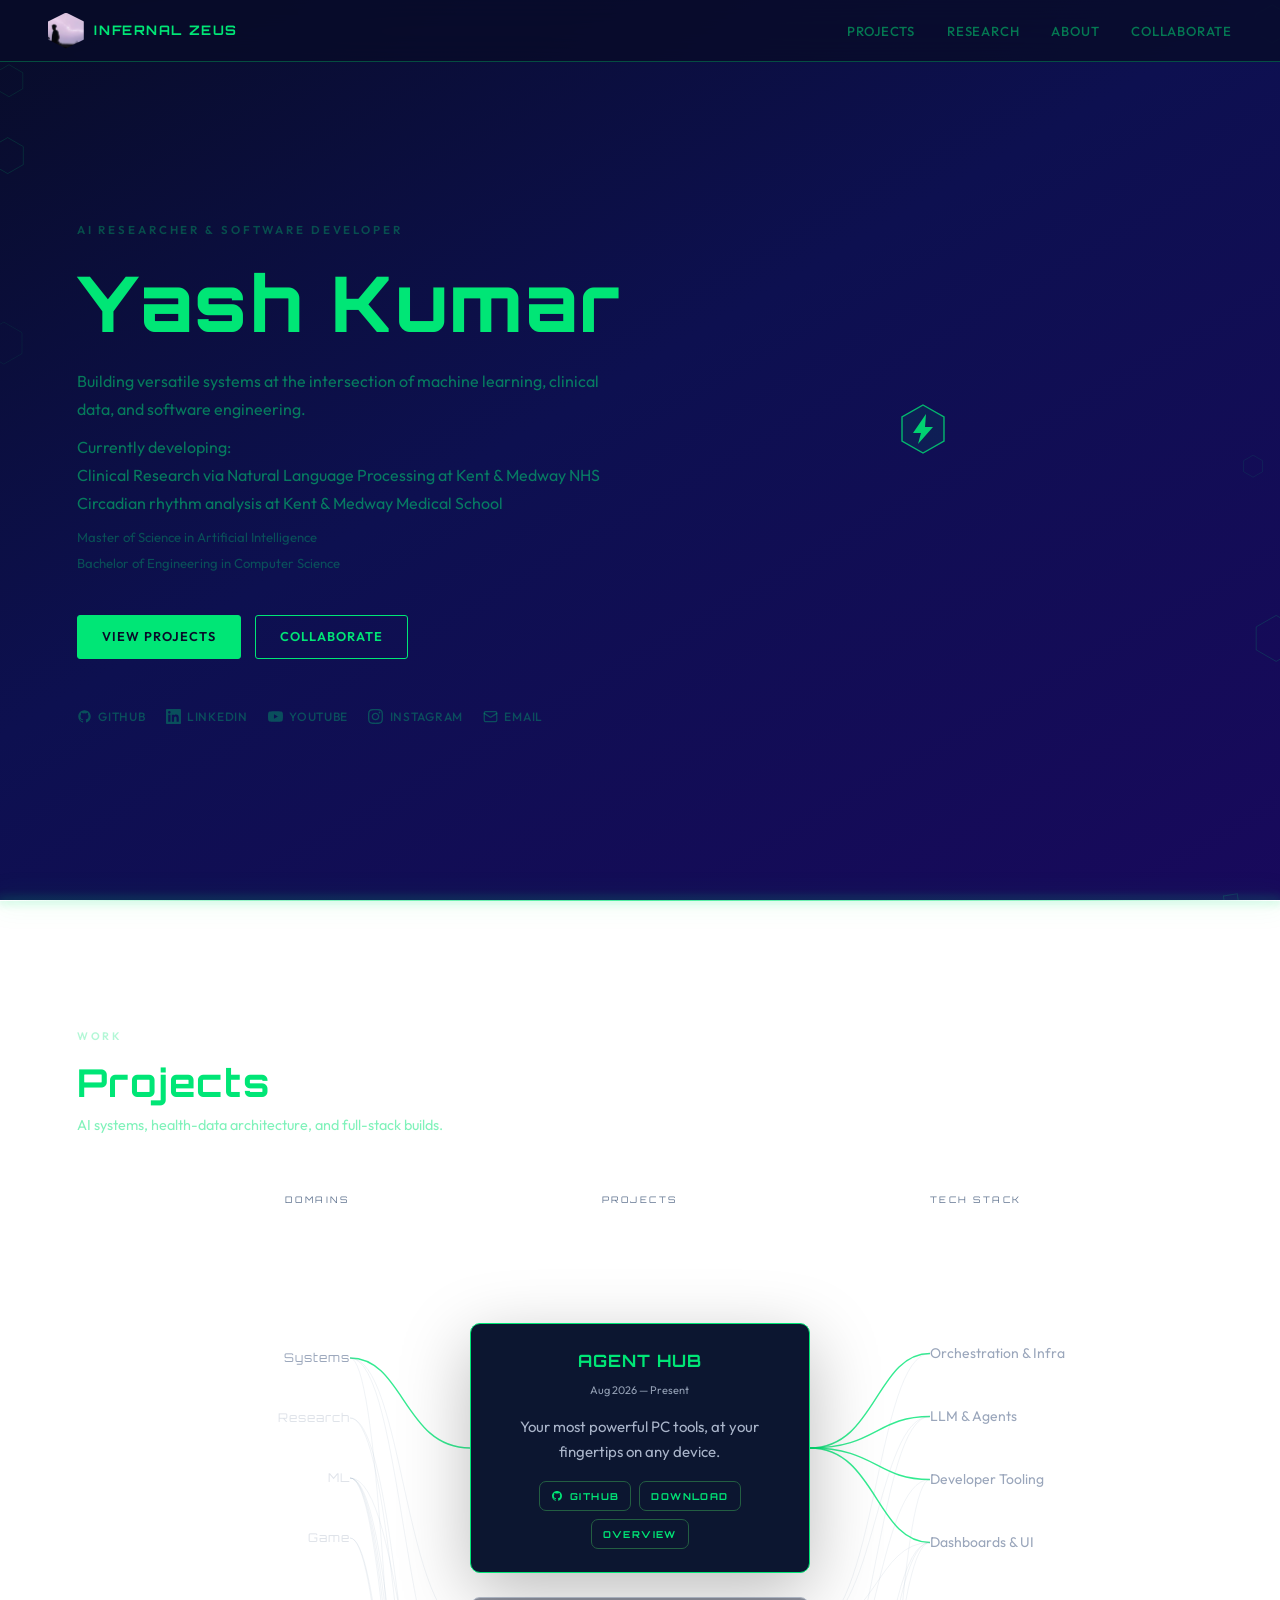
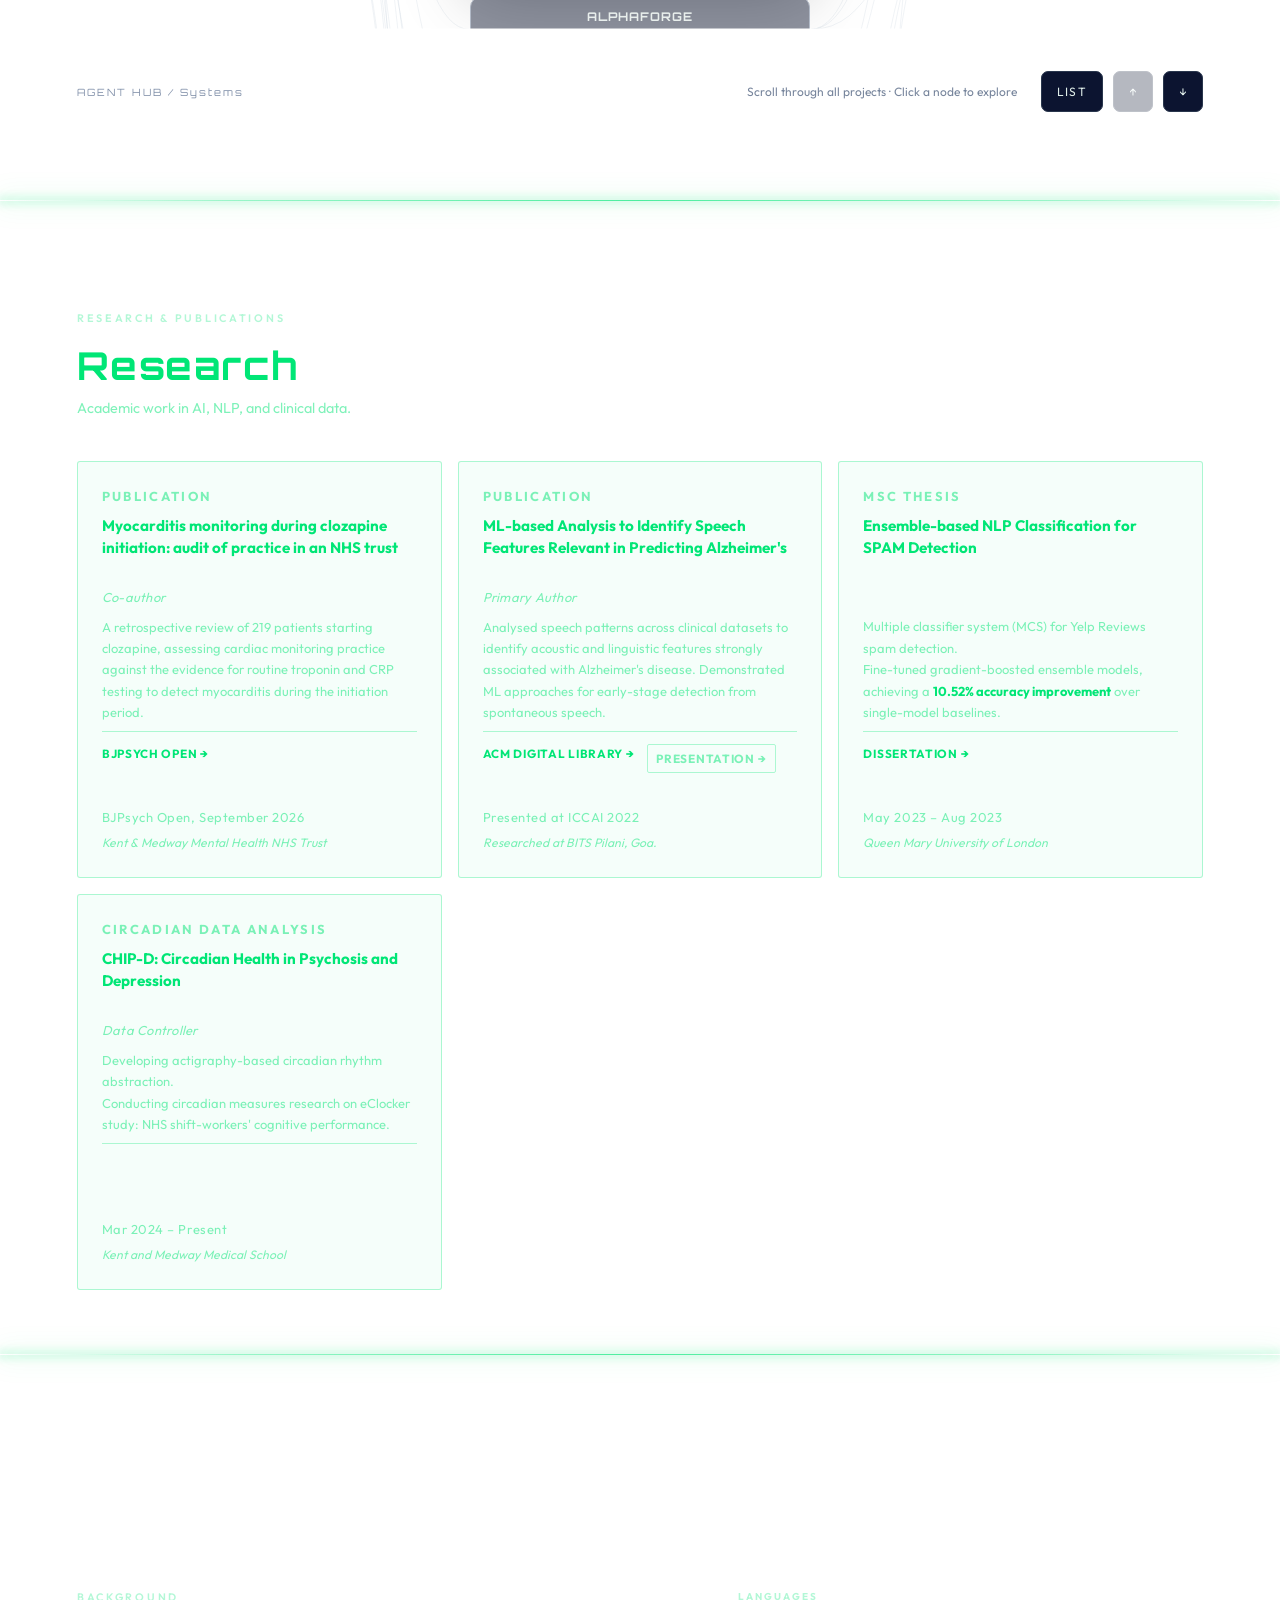
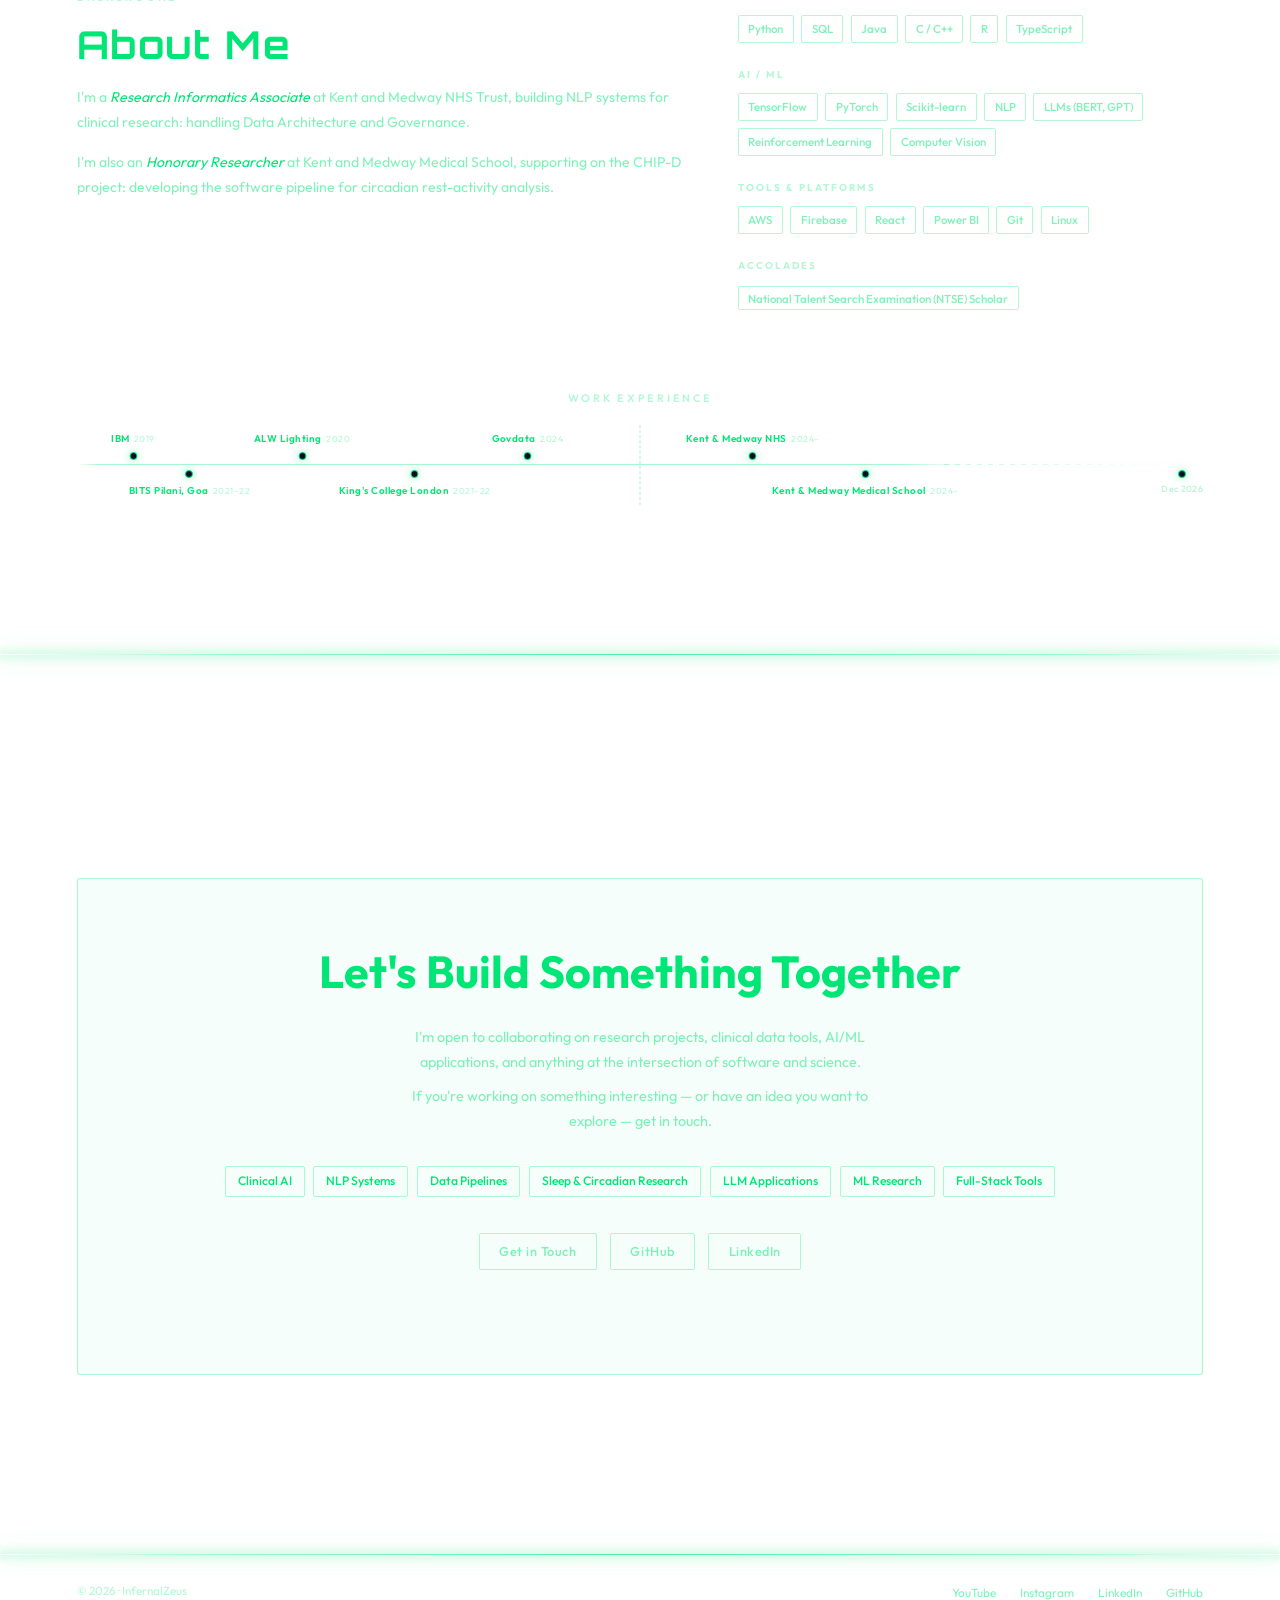
==== commit 199f10ca: "v0.0.5.4 mobile panel changes" ====
--- a/index.html
+++ b/index.html
@@ -7,8 +7,9 @@
   <link rel="icon" href="favicon.svg" type="image/svg+xml" />
   <link rel="preconnect" href="https://fonts.googleapis.com" />
   <link rel="preconnect" href="https://fonts.gstatic.com" crossorigin />
-  <link href="https://fonts.googleapis.com/css2?family=Outfit:wght@300;400;500;600;700;800&family=Orbitron:wght@400;700;800;900&display=swap" rel="stylesheet" />
-  <link rel="stylesheet" href="assets/stack-graph/stack-graph.css?v=19">
+  <link href="https://fonts.googleapis.com/css2?family=Outfit:wght@400;500;600;700;800&family=Orbitron:wght@400;700;800&display=swap" rel="stylesheet" media="print" onload="this.media='all'" />
+  <noscript><link href="https://fonts.googleapis.com/css2?family=Outfit:wght@400;500;600;700;800&family=Orbitron:wght@400;700;800&display=swap" rel="stylesheet" /></noscript>
+  <link rel="stylesheet" href="assets/stack-graph/stack-graph.css?v=20">
   <style>
     :root {
       --bg:         #080c28;
@@ -1080,8 +1081,12 @@
         z-index: 2;
         width: 40px;
         height: 46px;
-        animation: mobile-hex-pulse 2s ease-in-out infinite !important;
+        animation: mobile-hex-pulse 3.2s ease-in-out infinite !important;
       }
+    }
+
+    @media (prefers-reduced-motion: reduce) {
+      #hero-hex-btn { animation: none !important; opacity: 0.8; }
     }
 
     /* ── PROJECT MODAL ───────────────────────────────── */
@@ -2051,155 +2056,209 @@
   });
 }
 
-/* ── MOBILE HEX GRID CANVAS ─────────────────────────────── */
+/* ── MOBILE HEX GRID CANVAS (triangle cells) ────────────── */
 /*
- * Always-running rAF loop — mirrors the desktop canvas philosophy.
- * Instead of cursor-driven glow, uses a radial ripple ("breathing") that
- * pulses outward from the canvas centre (= button centre = grid vertex).
- * Jolt wave overlays the breathing on button click, same as desktop.
+ * Same behaviour as the desktop grid: dark until something wakes it. The
+ * button's ripple travels outward as a wavefront, and a finger dragging across
+ * the grid lights the cells under it the way the cursor does on desktop.
+ * Each hexagon is drawn as its six equilateral triangles, so the wavefront
+ * moves across six times as many cells and reads as smoother.
  *
- * No DOM manipulation — button is in #mobile-hex-wrap from the HTML;
- * CSS already centres it via position:absolute + left/top 50%.
+ * The loop only runs while something is animating; at rest the grid is drawn
+ * once. Cells are computed once per size, and one path is stroked per
+ * brightness level rather than one per triangle. A ripple fires on every
+ * button tap and once per button pulse while the grid is on screen.
  */
 (function () {
   if (window.innerWidth > 640) return;   /* desktop: do nothing here */
 
   var canvas = document.getElementById('mobile-hex-canvas');
   var wrap   = document.getElementById('mobile-hex-wrap');
+  var btn    = document.getElementById('hero-hex-btn');
   if (!canvas || !wrap) return;
 
-  var ctx = canvas.getContext('2d');
+  var ctx     = canvas.getContext('2d');
+  var reduced = window.matchMedia('(prefers-reduced-motion: reduce)');
+  var dpr     = Math.min(window.devicePixelRatio || 1, 2);
+
+  var HEX_R  = 22;
+  var HEX_RD = 20;                       /* triangle side = hex radius */
+  var HS     = HEX_R * Math.sqrt(3);
+  var VS     = HEX_R * 1.5;
+  var FADE   = 58;                       /* edge fade zone (px)        */
+  var RING   = 48;                       /* wavefront thickness (px)   */
+  var REACH  = 74;                       /* finger glow radius (px)    */
+  var LEVELS = 6;
+
   var W = 0, H = 0;
-
-  /* Grid constants (pointy-top, same family as desktop canvas) */
-  var HEX_R  = 22;
-  var HEX_RD = 20;
-  var HS     = HEX_R * Math.sqrt(3);   /* horizontal pitch ≈ 38.1 px */
-  var VS     = HEX_R * 1.5;            /* vertical pitch   = 33 px   */
-
-  /* Grid offset so a hex vertex lands exactly at W/2, H/2 (= button centre) */
-  var gOffX = 0, gOffY = 0;
-
-  /* Active jolt waves */
+  var cells = null;                      /* stride 9: ax ay bx by px py dist mx my */
+  var count = 0;
+  var edge  = null;                      /* per-triangle edge fade           */
   var jolts = [];
-
-  /* ── init / resize ───────────────────────────────── */
+  var finger = { x: 0, y: 0, a: 0, down: false };
+  var raf = 0, lastTs = 0, visible = true;
+
+  /* ── build the triangle cells once per size ─────────── */
   function setup() {
-    var bw = wrap.offsetWidth;
-    var bh = wrap.offsetHeight;
-    if (bw < 1 || bh < 1) {               /* layout not ready — retry */
-      requestAnimationFrame(setup);
-      return;
-    }
-    W = canvas.width  = bw;
-    H = canvas.height = bh;
-
-    var cx = W * 0.5, cy = H * 0.5;
-    var row = Math.round(cy / VS);
-    var rOf = (row & 1) ? HS * 0.5 : 0;
-    var col = Math.round((cx - rOf) / HS);
-    gOffX   = cx - (col * HS + rOf);
-    gOffY   = cy - (row * VS);
-
-    requestAnimationFrame(tick);          /* start the always-on loop */
-  }
-
-  /* ── main render loop ────────────────────────────── */
-  function tick(now) {
-    requestAnimationFrame(tick);
-
-    ctx.clearRect(0, 0, W, H);
-
-    /* remove expired jolts */
-    for (var j = jolts.length - 1; j >= 0; j--) {
-      if (now - jolts[j].s >= jolts[j].d) jolts.splice(j, 1);
-    }
-
-    var secs  = now / 1000;
-    var cx    = W * 0.5, cy = H * 0.5;
-    var maxD  = Math.sqrt(cx * cx + cy * cy);
-    var cols  = Math.ceil(W / HS) + 4;
-    var rows  = Math.ceil(H / VS) + 4;
-
+    var bw = wrap.offsetWidth, bh = wrap.offsetHeight;
+    if (bw < 1 || bh < 1) { requestAnimationFrame(setup); return; }
+    if (bw === W && bh === H && cells) return;   /* resize with no size change (address bar) */
+
+    W = bw; H = bh;
+    canvas.width  = Math.round(W * dpr);
+    canvas.height = Math.round(H * dpr);
+    ctx.setTransform(dpr, 0, 0, dpr, 0, 0);
+
+    var ox = W * 0.5, oy = H * 0.5;
+    /* offset so a hex centre lands exactly on the button centre */
+    var row0 = Math.round(oy / VS);
+    var rOf0 = (row0 & 1) ? HS * 0.5 : 0;
+    var col0 = Math.round((ox - rOf0) / HS);
+    var gx = ox - (col0 * HS + rOf0);
+    var gy = oy - row0 * VS;
+
+    var rows = Math.ceil(H / VS) + 4, cols = Math.ceil(W / HS) + 4;
+    var out = [], fades = [];
     for (var r = -2; r < rows; r++) {
       var xoff = (r & 1) ? HS * 0.5 : 0;
       for (var c = -2; c < cols; c++) {
-        var hx = c * HS + xoff + gOffX;
-        var hy = r * VS        + gOffY;
-
-        /* edge fade — FADE px zone at each border */
-        var FADE = 58;
-        var ef = Math.max(0, Math.min(1,
-          hx / FADE, (W - hx) / FADE,
-          hy / FADE, (H - hy) / FADE));
-        if (ef < 0.005) continue;
-
-        /* radial distance from canvas centre (normalised 0→1) */
-        var dx = hx - cx, dy = hy - cy;
-        var dist = Math.sqrt(dx * dx + dy * dy);
-        var cNorm = Math.max(0, 1 - dist / maxD);
-        var cBrt  = cNorm * cNorm;               /* squared → tighter centre spotlight */
-
-        /* breathing ripple: pulse propagates outward from centre.
-           period ≈ 2 s; phase shifts with distance so it looks like a live wave */
-        var phase   = secs * Math.PI - dist * 0.032;
-        var breathe = 0.50 + 0.50 * Math.sin(phase);   /* 0 … 1 */
-
-        /* base brightness = ambient + breathing modulation */
-        var t = (0.07 + 0.28 * cBrt * breathe) * ef;
-
-        /* ── jolt wave (same algorithm as desktop) ── */
-        for (var k = 0; k < jolts.length; k++) {
-          var jolt   = jolts[k];
-          var prog   = (now - jolt.s) / jolt.d;
-          var radius = prog * jolt.maxR * 1.05;
-          var diff   = radius - dist;
-          if (diff < -12 || diff >= 55) continue;
-          var jt   = diff < 0 ? 1 + diff / 12 : 1 - diff / 55;
-          var fade = 1 - prog;
-          jt = Math.max(0, jt) * fade * (0.60 + 0.40 * fade) * ef;
-          if (jt > t) t = jt;
-        }
-
-        if (t < 0.01) continue;
-
-        /* draw hex */
-        ctx.beginPath();
+        var hx = c * HS + xoff + gx, hy = r * VS + gy;
+        var vx = [], vy = [];
         for (var i = 0; i < 6; i++) {
           var a = Math.PI / 3 * i - Math.PI / 6;
-          i === 0
-            ? ctx.moveTo(hx + HEX_RD * Math.cos(a), hy + HEX_RD * Math.sin(a))
-            : ctx.lineTo(hx + HEX_RD * Math.cos(a), hy + HEX_RD * Math.sin(a));
+          vx.push(hx + HEX_RD * Math.cos(a));
+          vy.push(hy + HEX_RD * Math.sin(a));
         }
-        ctx.closePath();
-
-        ctx.fillStyle   = 'rgba(0,230,118,' + (t * 0.06).toFixed(3) + ')';
-        ctx.fill();
-
-        if (t > 0.18) {
-          ctx.shadowColor = 'rgba(0,230,118,' + (t * 0.65).toFixed(3) + ')';
-          ctx.shadowBlur  = 3 + t * 12;
+        for (i = 0; i < 6; i++) {
+          var j = (i + 1) % 6;
+          var mx = (hx + vx[i] + vx[j]) / 3, my = (hy + vy[i] + vy[j]) / 3;
+          var ef = Math.max(0, Math.min(1, mx / FADE, (W - mx) / FADE, my / FADE, (H - my) / FADE));
+          if (ef < 0.02) continue;
+          out.push(vx[i], vy[i], vx[j], vy[j], hx, hy, Math.sqrt((mx - ox) * (mx - ox) + (my - oy) * (my - oy)), mx, my);
+          fades.push(ef);
         }
-        ctx.strokeStyle = 'rgba(0,230,118,' + Math.min(0.88, t * 0.90).toFixed(3) + ')';
-        ctx.lineWidth   = 0.7 + t * 0.5;
-        ctx.stroke();
-        ctx.shadowBlur  = 0;
       }
     }
+    cells = new Float32Array(out);
+    edge  = new Float32Array(fades);
+    count = fades.length;
+    render(performance.now());
   }
 
-  window._fireMobileJolt = function () {
-    jolts.push({
-      s: performance.now(), d: 1300,
-      maxR: Math.sqrt(W * W + H * H),
-      /* origin = canvas centre = snapped grid vertex = button centre */
-    });
-  };
+  /* ── one frame ───────────────────────────────────── */
+  function render(now) {
+    if (!cells) return;
+    ctx.clearRect(0, 0, W, H);
+
+    var maxR = Math.sqrt(W * W + H * H) * 0.5 + RING;
+    var paths = [];
+    for (var q = 0; q < LEVELS; q++) paths.push(new Path2D());
+
+    for (var n = 0; n < count; n++) {
+      var o = n * 9, d = cells[o + 6], ef = edge[n];
+      var t = 0.05 * ef;                                   /* faint resting grid */
+
+      for (var k = 0; k < jolts.length; k++) {
+        var jo = jolts[k], prog = (now - jo.s) / jo.d;
+        var diff = prog * (maxR + 12) - d;
+        if (diff < -12 || diff >= RING) continue;
+        var jt = diff < 0 ? 1 + diff / 12 : 1 - diff / RING;
+        var fade = 1 - prog;
+        jt = Math.max(0, jt) * fade * (0.60 + 0.40 * fade) * jo.k * ef;
+        if (jt > t) t = jt;
+      }
+
+      if (finger.a > 0.01) {
+        var fx = cells[o + 7] - finger.x, fy = cells[o + 8] - finger.y;
+        var fd = Math.sqrt(fx * fx + fy * fy);
+        if (fd < REACH) {
+          var ct = 1 - fd / REACH;
+          ct = ct * ct * (3 - 2 * ct) * finger.a * ef;
+          if (ct > t) t = ct;
+        }
+      }
+
+      if (t < 0.02) continue;
+      var lv = Math.min(LEVELS - 1, Math.floor(t * LEVELS));
+      var p = paths[lv];
+      p.moveTo(cells[o + 4], cells[o + 5]);
+      p.lineTo(cells[o],     cells[o + 1]);
+      p.lineTo(cells[o + 2], cells[o + 3]);
+      p.closePath();
+    }
+
+    for (q = 0; q < LEVELS; q++) {
+      var al = (q + 1) / LEVELS;
+      if (q >= 3) {                                        /* cheap glow: wide, faint underlay */
+        ctx.strokeStyle = 'rgba(0,230,118,' + (al * 0.16).toFixed(3) + ')';
+        ctx.lineWidth   = 2.6 + al * 2;
+        ctx.stroke(paths[q]);
+      }
+      ctx.fillStyle   = 'rgba(0,230,118,' + (al * 0.10).toFixed(3) + ')';
+      ctx.fill(paths[q]);
+      ctx.strokeStyle = 'rgba(0,230,118,' + Math.min(0.9, al * 0.92).toFixed(3) + ')';
+      ctx.lineWidth   = 0.6 + al * 0.5;
+      ctx.stroke(paths[q]);
+    }
+  }
+
+  function frame(now) {
+    raf = 0;
+    var dt = Math.min(0.05, (now - (lastTs || now)) / 1000);
+    lastTs = now;
+
+    for (var j = jolts.length - 1; j >= 0; j--) {
+      if (now - jolts[j].s >= jolts[j].d) jolts.splice(j, 1);
+    }
+    finger.a = finger.down ? Math.min(1, finger.a + dt * 8) : Math.max(0, finger.a - dt * 2.4);
+
+    render(now);
+
+    if (jolts.length || finger.down || finger.a > 0.01) raf = requestAnimationFrame(frame);
+    else lastTs = 0;
+  }
+
+  function kick() { if (!raf) raf = requestAnimationFrame(frame); }
+
+  function fire(k) {
+    if (reduced.matches || !cells) return;
+    jolts.push({ s: performance.now(), d: 1300, k: k });
+    kick();
+  }
+  window._fireMobileJolt = function () { fire(1); };
+
+  /* ── finger acts as the cursor does on desktop ───── */
+  function track(e) {
+    var r = wrap.getBoundingClientRect();
+    finger.x = e.clientX - r.left;
+    finger.y = e.clientY - r.top;
+  }
+  wrap.addEventListener('pointerdown', function (e) {
+    if (reduced.matches || e.target.closest('#hero-hex-btn')) return;
+    track(e); finger.down = true; kick();
+  });
+  wrap.addEventListener('pointermove', function (e) { if (finger.down) track(e); });
+  ['pointerup', 'pointercancel', 'pointerleave'].forEach(function (ev) {
+    wrap.addEventListener(ev, function () { finger.down = false; kick(); });
+  });
+
+  /* ── a soft ripple on each button pulse, only while visible ── */
+  if ('IntersectionObserver' in window) {
+    new IntersectionObserver(function (es) { visible = es[0].isIntersecting; }).observe(wrap);
+  }
+  if (btn) {
+    var onPulse = function (e) {
+      if (e.target !== btn) return;
+      setTimeout(function () {
+        if (visible && !document.hidden) fire(0.55);   /* lands as the button peaks */
+      }, 1600);
+    };
+    btn.addEventListener('animationstart', onPulse);
+    btn.addEventListener('animationiteration', onPulse);
+  }
 
   setup();
-  window.addEventListener('resize', function () {
-    if (window.innerWidth <= 640) setup();
-  });
+  window.addEventListener('resize', setup);
 })();
 
 /* ── HEX BUTTON CLICK HANDLER ────────────────────────────── */
@@ -2622,7 +2681,7 @@
   checkHash();
 })();
 </script>
-<script src="assets/stack-graph/stack-graph.js?v=19"></script>
+<script src="assets/stack-graph/stack-graph.js?v=20"></script>
 </body>
 </html>
 
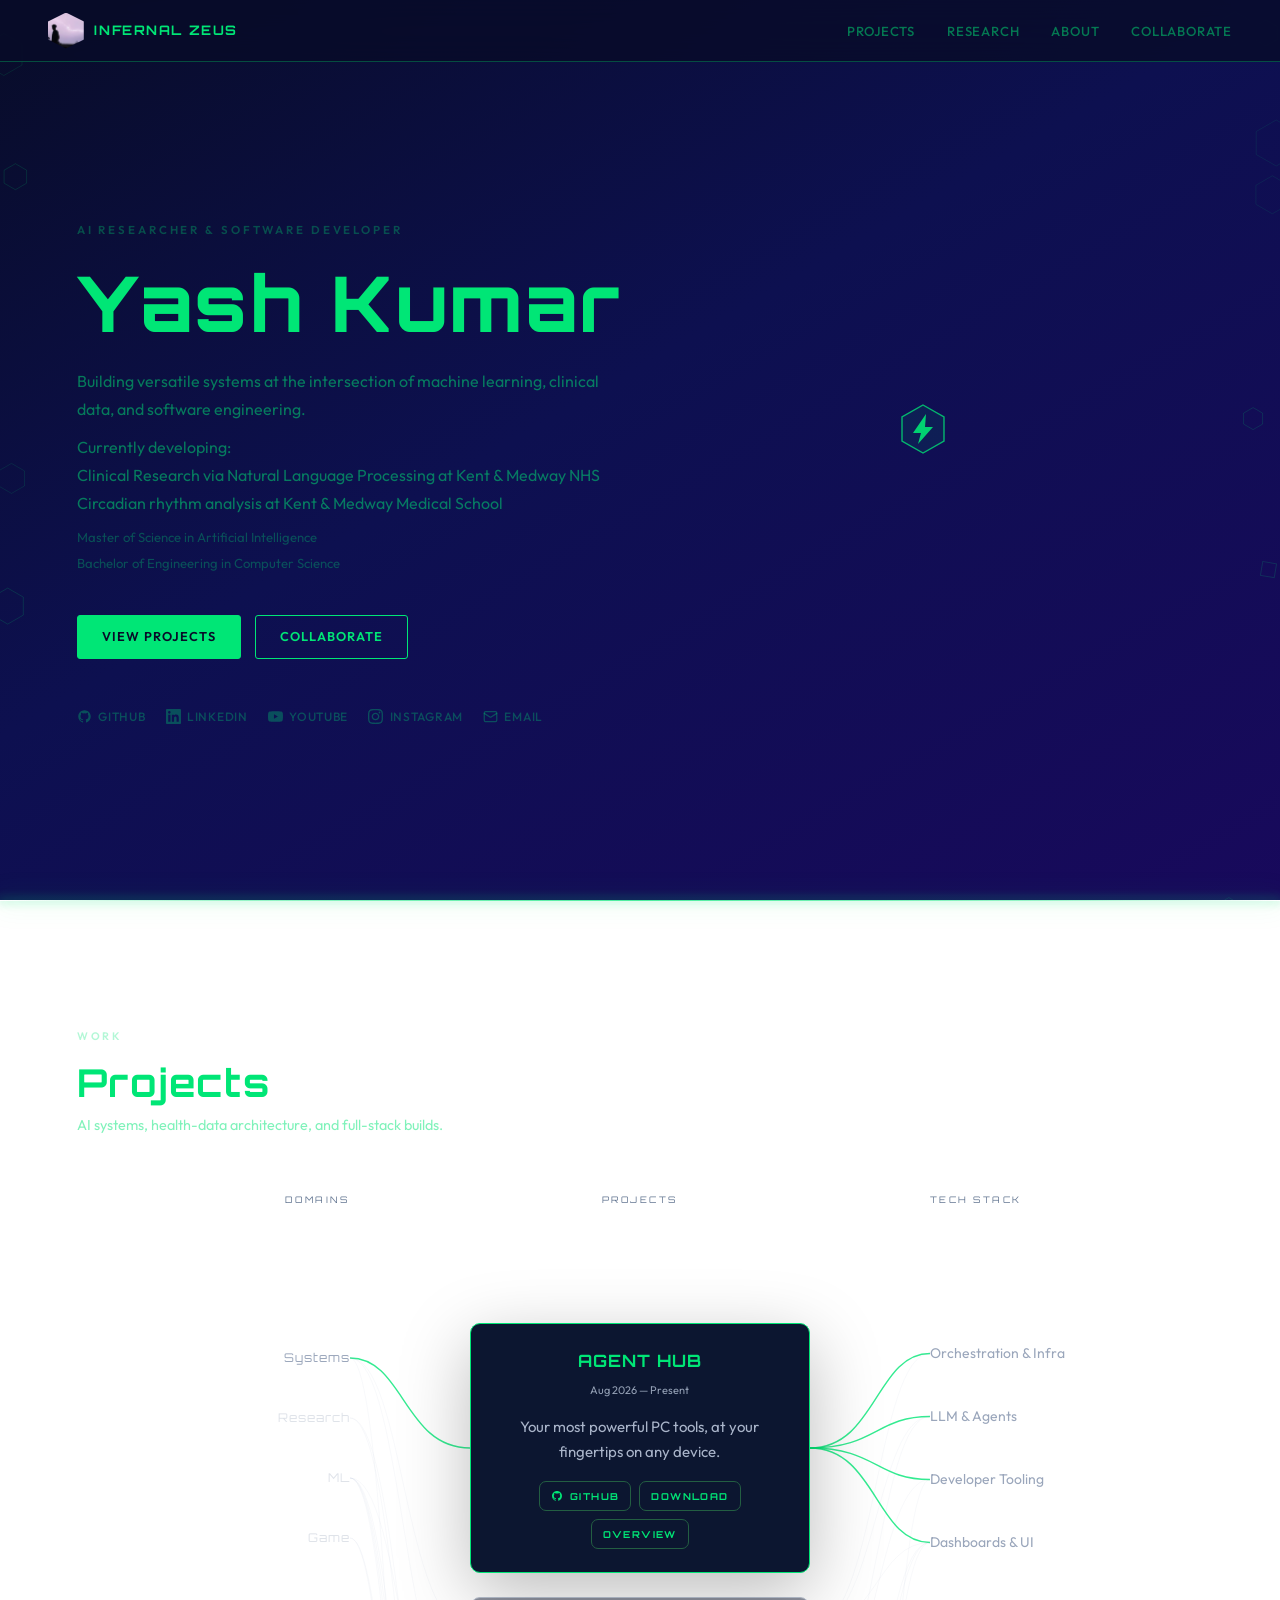
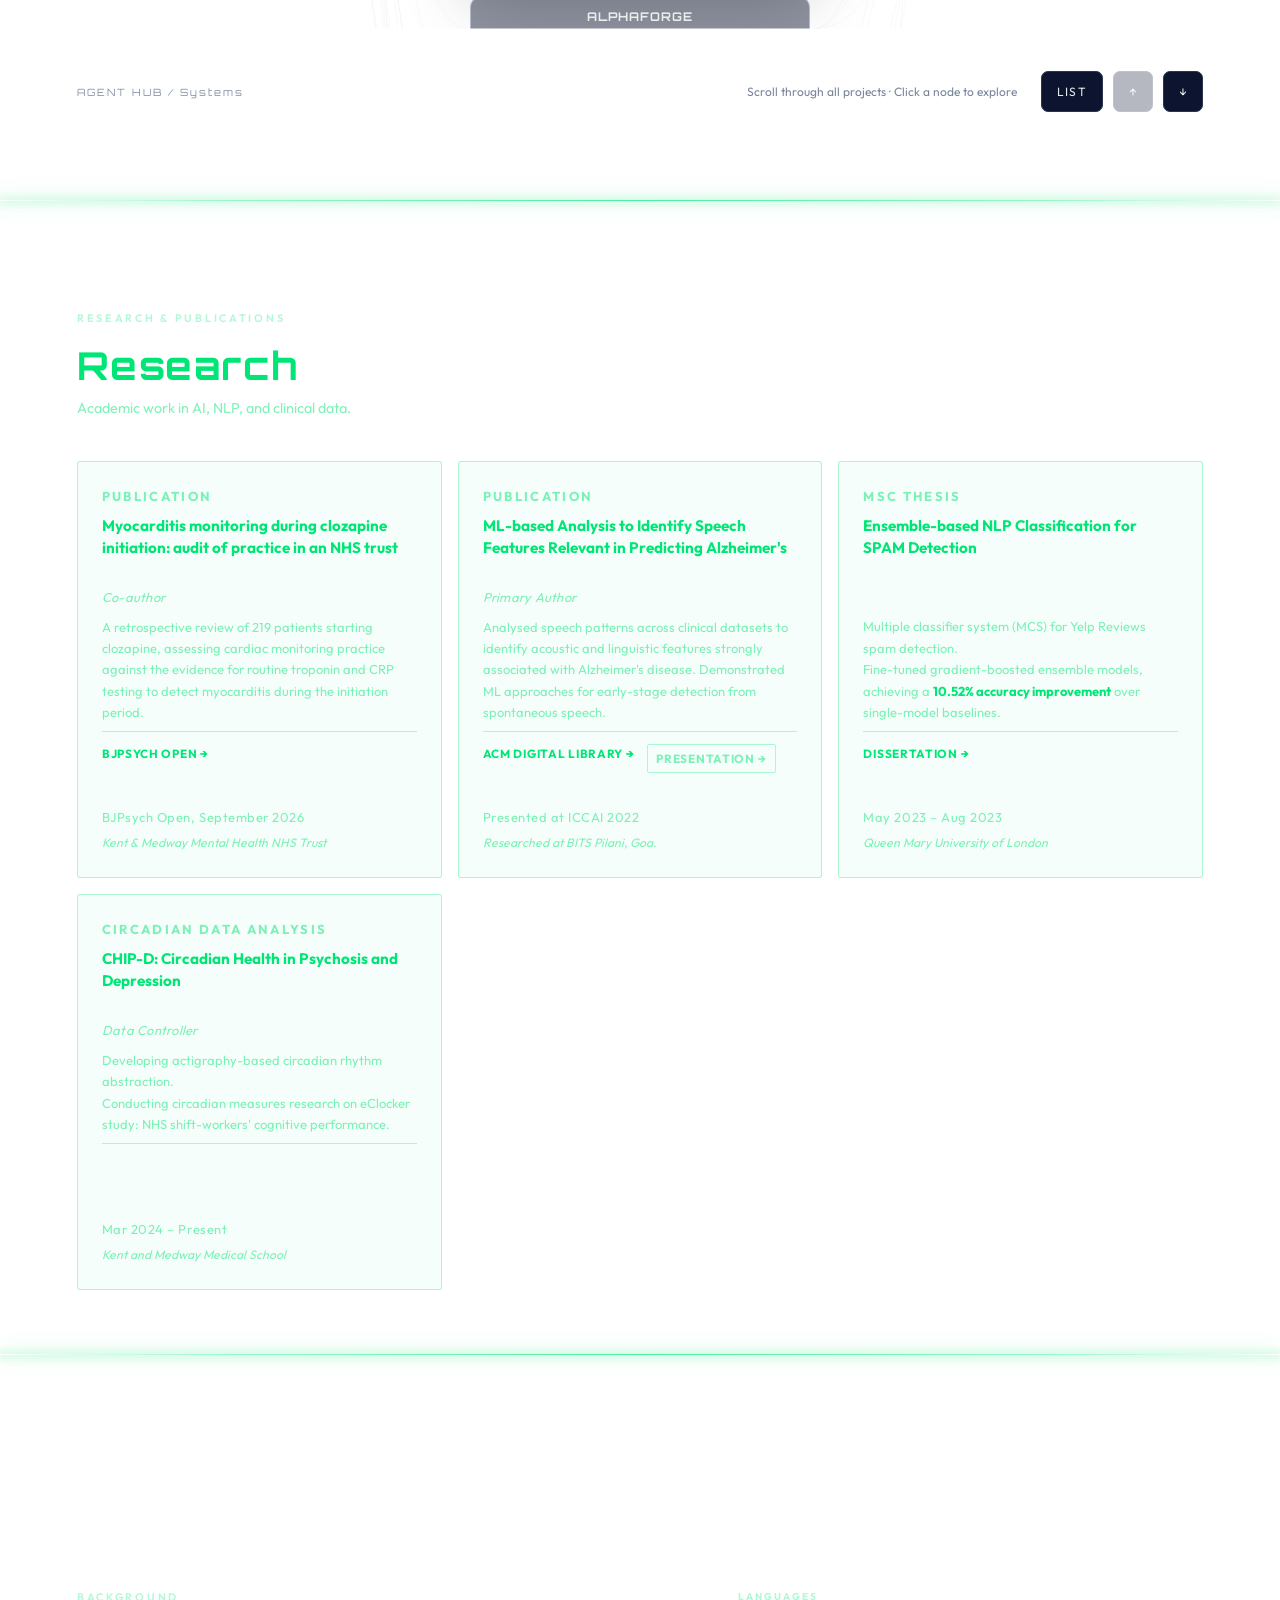
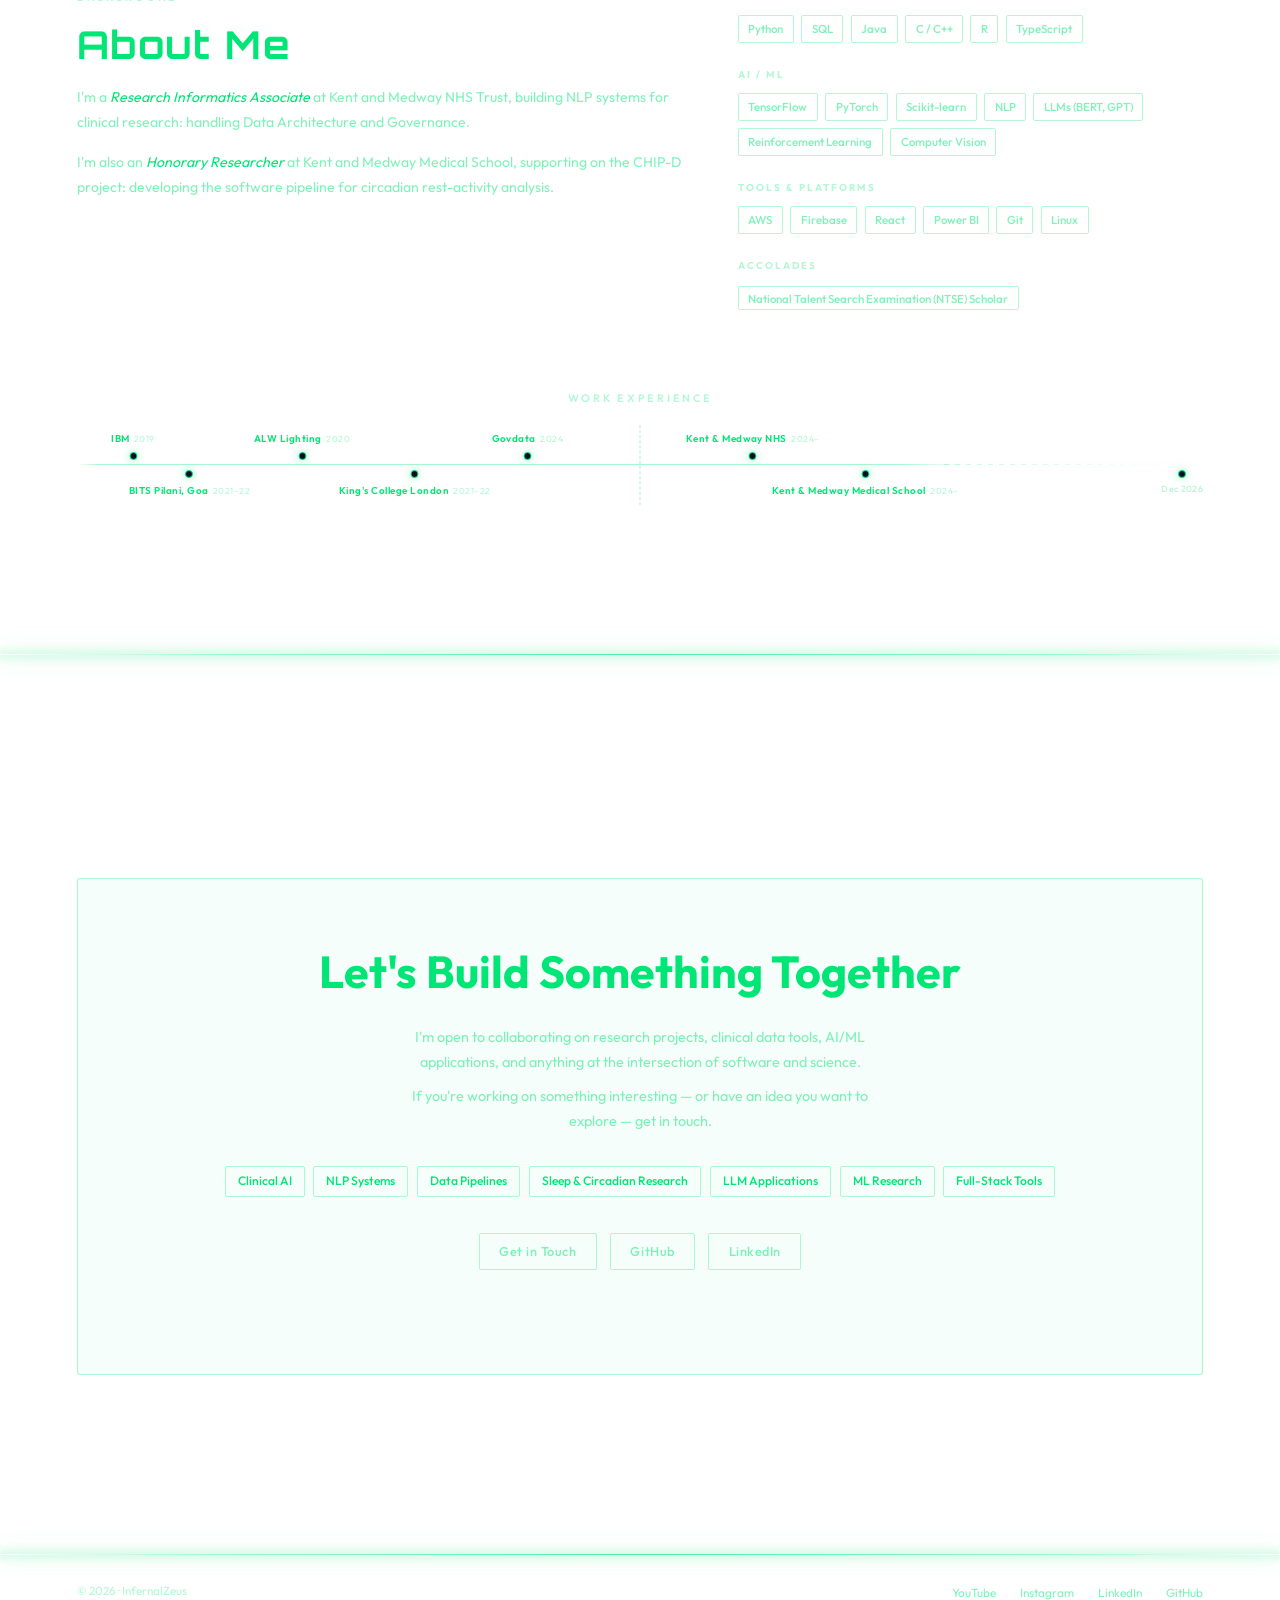
==== commit 8ae86b96: "v0.0.5.5" ====
--- a/index.html
+++ b/index.html
@@ -9,7 +9,7 @@
   <link rel="preconnect" href="https://fonts.gstatic.com" crossorigin />
   <link href="https://fonts.googleapis.com/css2?family=Outfit:wght@400;500;600;700;800&family=Orbitron:wght@400;700;800&display=swap" rel="stylesheet" media="print" onload="this.media='all'" />
   <noscript><link href="https://fonts.googleapis.com/css2?family=Outfit:wght@400;500;600;700;800&family=Orbitron:wght@400;700;800&display=swap" rel="stylesheet" /></noscript>
-  <link rel="stylesheet" href="assets/stack-graph/stack-graph.css?v=20">
+  <link rel="stylesheet" href="assets/stack-graph/stack-graph.css?v=21">
   <style>
     :root {
       --bg:         #080c28;
@@ -695,6 +695,7 @@
 
     /* ── MOBILE HEX WRAP (hidden on desktop) ────────── */
     #mobile-hex-wrap { display: none; }
+    #mobile-hex-canvas { display: none; }
 
     /* ── HERO CANVAS ─────────────────────────────────── */
     #hero { position: relative; overflow: hidden; }
@@ -1062,13 +1063,14 @@
         flex-shrink: 0;
       }
 
-      /* Canvas fills the entire wrapper */
+      /* Canvas covers the whole hero, behind the text, like the desktop grid */
       #mobile-hex-canvas {
-        display: block !important;
+        display: block;
         position: absolute;
         top: 0; left: 0;
         width: 100%; height: 100%;
         pointer-events: none;
+        z-index: 0;
       }
 
       /* Button sits at wrapper centre, painted above the canvas */
@@ -1249,6 +1251,7 @@
 <!-- ─── HERO PANEL ───────────────────────────────────── -->
 <section class="panel" id="hero">
   <canvas id="hero-canvas" aria-hidden="true"></canvas>
+  <canvas id="mobile-hex-canvas" aria-hidden="true"></canvas>
   <div class="panel-inner hero">
     <p class="hero-role">AI Researcher &amp; Software Developer</p>
     <h1>Yash Kumar</h1>
@@ -1316,7 +1319,6 @@
     On desktop, snapHexBtn promotes it to a direct #hero child for grid alignment.
   -->
   <div id="mobile-hex-wrap">
-    <canvas id="mobile-hex-canvas" aria-hidden="true"></canvas>
     <button id="hero-hex-btn" aria-label="Action">
       <svg viewBox="0 0 46 52" xmlns="http://www.w3.org/2000/svg" fill="none">
         <polygon points="23,2 44,14 44,38 23,50 2,38 2,14"
@@ -2058,24 +2060,24 @@
 
 /* ── MOBILE HEX GRID CANVAS (triangle cells) ────────────── */
 /*
- * Same behaviour as the desktop grid: dark until something wakes it. The
- * button's ripple travels outward as a wavefront, and a finger dragging across
- * the grid lights the cells under it the way the cursor does on desktop.
+ * Mirrors the desktop grid: completely invisible until something wakes it.
+ * It covers the whole hero, so the wave washes behind the text as it does on
+ * desktop. Tapping the button sends a wavefront out from the button; a finger
+ * dragging across the hero lights the cells under it the way the cursor does.
+ * Nothing pulses on its own.
+ *
  * Each hexagon is drawn as its six equilateral triangles, so the wavefront
- * moves across six times as many cells and reads as smoother.
- *
- * The loop only runs while something is animating; at rest the grid is drawn
- * once. Cells are computed once per size, and one path is stroked per
- * brightness level rather than one per triangle. A ripple fires on every
- * button tap and once per button pulse while the grid is on screen.
+ * crosses six times as many cells. The loop runs only while something is
+ * animating. Cells are computed once per size, and one path is stroked per
+ * brightness level rather than one per triangle.
  */
 (function () {
   if (window.innerWidth > 640) return;   /* desktop: do nothing here */
 
   var canvas = document.getElementById('mobile-hex-canvas');
-  var wrap   = document.getElementById('mobile-hex-wrap');
+  var hero   = document.getElementById('hero');
   var btn    = document.getElementById('hero-hex-btn');
-  if (!canvas || !wrap) return;
+  if (!canvas || !hero || !btn) return;
 
   var ctx     = canvas.getContext('2d');
   var reduced = window.matchMedia('(prefers-reduced-motion: reduce)');
@@ -2085,31 +2087,34 @@
   var HEX_RD = 20;                       /* triangle side = hex radius */
   var HS     = HEX_R * Math.sqrt(3);
   var VS     = HEX_R * 1.5;
-  var FADE   = 58;                       /* edge fade zone (px)        */
-  var RING   = 48;                       /* wavefront thickness (px)   */
-  var REACH  = 74;                       /* finger glow radius (px)    */
-  var LEVELS = 6;
-
-  var W = 0, H = 0;
-  var cells = null;                      /* stride 9: ax ay bx by px py dist mx my */
-  var count = 0;
-  var edge  = null;                      /* per-triangle edge fade           */
+  var FADE   = 70;                       /* edge fade zone (px)        */
+  var LEAD   = 34;                       /* soft leading edge (px)     */
+  var TAIL   = 110;                      /* trailing glow (px)         */
+  var REACH  = 84;                       /* finger glow radius (px)    */
+  var DUR    = 1900;                     /* ripple duration (ms)       */
+  var LEVELS = 16;
+
+  var W = 0, H = 0, ox = 0, oy = 0, maxR = 0;
+  var cells = null, edge = null, count = 0;   /* cells stride 9: ax ay bx by px py dist mx my */
   var jolts = [];
   var finger = { x: 0, y: 0, a: 0, down: false };
-  var raf = 0, lastTs = 0, visible = true;
+  var raf = 0, lastTs = 0;
+
+  function smooth(u) { u = u < 0 ? 0 : u > 1 ? 1 : u; return u * u * (3 - 2 * u); }
 
   /* ── build the triangle cells once per size ─────────── */
   function setup() {
-    var bw = wrap.offsetWidth, bh = wrap.offsetHeight;
-    if (bw < 1 || bh < 1) { requestAnimationFrame(setup); return; }
-    if (bw === W && bh === H && cells) return;   /* resize with no size change (address bar) */
-
-    W = bw; H = bh;
+    var hr = hero.getBoundingClientRect(), br = btn.getBoundingClientRect();
+    var nw = Math.round(hr.width), nh = Math.round(hr.height);
+    if (nw < 1 || nh < 1) return;
+    var nx = br.left - hr.left + br.width / 2, ny = br.top - hr.top + br.height / 2;
+    if (cells && nw === W && nh === H && Math.abs(nx - ox) < 1 && Math.abs(ny - oy) < 1) return;
+
+    W = nw; H = nh; ox = nx; oy = ny;
     canvas.width  = Math.round(W * dpr);
     canvas.height = Math.round(H * dpr);
     ctx.setTransform(dpr, 0, 0, dpr, 0, 0);
 
-    var ox = W * 0.5, oy = H * 0.5;
     /* offset so a hex centre lands exactly on the button centre */
     var row0 = Math.round(oy / VS);
     var rOf0 = (row0 & 1) ? HS * 0.5 : 0;
@@ -2132,9 +2137,10 @@
         for (i = 0; i < 6; i++) {
           var j = (i + 1) % 6;
           var mx = (hx + vx[i] + vx[j]) / 3, my = (hy + vy[i] + vy[j]) / 3;
-          var ef = Math.max(0, Math.min(1, mx / FADE, (W - mx) / FADE, my / FADE, (H - my) / FADE));
+          var ef = Math.min(1, mx / FADE, (W - mx) / FADE, my / FADE, (H - my) / FADE);
           if (ef < 0.02) continue;
-          out.push(vx[i], vy[i], vx[j], vy[j], hx, hy, Math.sqrt((mx - ox) * (mx - ox) + (my - oy) * (my - oy)), mx, my);
+          out.push(vx[i], vy[i], vx[j], vy[j], hx, hy,
+                   Math.sqrt((mx - ox) * (mx - ox) + (my - oy) * (my - oy)), mx, my);
           fades.push(ef);
         }
       }
@@ -2142,6 +2148,9 @@
     cells = new Float32Array(out);
     edge  = new Float32Array(fades);
     count = fades.length;
+
+    var dx = Math.max(ox, W - ox), dy = Math.max(oy, H - oy);
+    maxR = Math.sqrt(dx * dx + dy * dy) + TAIL;
     render(performance.now());
   }
 
@@ -2149,22 +2158,21 @@
   function render(now) {
     if (!cells) return;
     ctx.clearRect(0, 0, W, H);
-
-    var maxR = Math.sqrt(W * W + H * H) * 0.5 + RING;
+    if (!jolts.length && finger.a < 0.01) return;        /* invisible at rest */
+
     var paths = [];
     for (var q = 0; q < LEVELS; q++) paths.push(new Path2D());
 
     for (var n = 0; n < count; n++) {
-      var o = n * 9, d = cells[o + 6], ef = edge[n];
-      var t = 0.05 * ef;                                   /* faint resting grid */
+      var o = n * 9, d = cells[o + 6], ef = edge[n], t = 0;
 
       for (var k = 0; k < jolts.length; k++) {
         var jo = jolts[k], prog = (now - jo.s) / jo.d;
-        var diff = prog * (maxR + 12) - d;
-        if (diff < -12 || diff >= RING) continue;
-        var jt = diff < 0 ? 1 + diff / 12 : 1 - diff / RING;
-        var fade = 1 - prog;
-        jt = Math.max(0, jt) * fade * (0.60 + 0.40 * fade) * jo.k * ef;
+        var eased = 1 - Math.pow(1 - prog, 1.3);
+        var diff = eased * maxR - d;                      /* > 0: behind the front */
+        var jt = diff < 0 ? smooth(1 + diff / LEAD) : smooth(1 - diff / TAIL);
+        if (jt <= 0) continue;
+        jt *= Math.pow(1 - prog, 0.9) * ef;
         if (jt > t) t = jt;
       }
 
@@ -2172,8 +2180,7 @@
         var fx = cells[o + 7] - finger.x, fy = cells[o + 8] - finger.y;
         var fd = Math.sqrt(fx * fx + fy * fy);
         if (fd < REACH) {
-          var ct = 1 - fd / REACH;
-          ct = ct * ct * (3 - 2 * ct) * finger.a * ef;
+          var ct = smooth(1 - fd / REACH) * finger.a * ef;
           if (ct > t) t = ct;
         }
       }
@@ -2189,15 +2196,18 @@
 
     for (q = 0; q < LEVELS; q++) {
       var al = (q + 1) / LEVELS;
-      if (q >= 3) {                                        /* cheap glow: wide, faint underlay */
-        ctx.strokeStyle = 'rgba(0,230,118,' + (al * 0.16).toFixed(3) + ')';
-        ctx.lineWidth   = 2.6 + al * 2;
+      if (q >= 2) {                                       /* underglow: two wide, faint strokes */
+        ctx.strokeStyle = 'rgba(0,230,118,' + (al * 0.10).toFixed(3) + ')';
+        ctx.lineWidth   = 6 + al * 4;
+        ctx.stroke(paths[q]);
+        ctx.strokeStyle = 'rgba(0,230,118,' + (al * 0.20).toFixed(3) + ')';
+        ctx.lineWidth   = 3 + al * 2;
         ctx.stroke(paths[q]);
       }
-      ctx.fillStyle   = 'rgba(0,230,118,' + (al * 0.10).toFixed(3) + ')';
+      ctx.fillStyle   = 'rgba(0,230,118,' + (al * 0.09).toFixed(3) + ')';
       ctx.fill(paths[q]);
       ctx.strokeStyle = 'rgba(0,230,118,' + Math.min(0.9, al * 0.92).toFixed(3) + ')';
-      ctx.lineWidth   = 0.6 + al * 0.5;
+      ctx.lineWidth   = 0.6 + al * 0.55;
       ctx.stroke(paths[q]);
     }
   }
@@ -2220,45 +2230,32 @@
 
   function kick() { if (!raf) raf = requestAnimationFrame(frame); }
 
-  function fire(k) {
-    if (reduced.matches || !cells) return;
-    jolts.push({ s: performance.now(), d: 1300, k: k });
+  window._fireMobileJolt = function () {
+    if (reduced.matches) return;
+    setup();                                              /* pick up any layout shift since load */
+    jolts.push({ s: performance.now(), d: DUR });
     kick();
-  }
-  window._fireMobileJolt = function () { fire(1); };
+  };
 
   /* ── finger acts as the cursor does on desktop ───── */
   function track(e) {
-    var r = wrap.getBoundingClientRect();
+    var r = hero.getBoundingClientRect();
     finger.x = e.clientX - r.left;
     finger.y = e.clientY - r.top;
   }
-  wrap.addEventListener('pointerdown', function (e) {
-    if (reduced.matches || e.target.closest('#hero-hex-btn')) return;
-    track(e); finger.down = true; kick();
+  hero.addEventListener('pointerdown', function (e) {
+    if (reduced.matches || e.target.closest('a, button')) return;
+    setup(); track(e); finger.down = true; kick();
   });
-  wrap.addEventListener('pointermove', function (e) { if (finger.down) track(e); });
+  hero.addEventListener('pointermove', function (e) { if (finger.down) track(e); });
   ['pointerup', 'pointercancel', 'pointerleave'].forEach(function (ev) {
-    wrap.addEventListener(ev, function () { finger.down = false; kick(); });
+    hero.addEventListener(ev, function () { if (finger.down) { finger.down = false; kick(); } });
   });
-
-  /* ── a soft ripple on each button pulse, only while visible ── */
-  if ('IntersectionObserver' in window) {
-    new IntersectionObserver(function (es) { visible = es[0].isIntersecting; }).observe(wrap);
-  }
-  if (btn) {
-    var onPulse = function (e) {
-      if (e.target !== btn) return;
-      setTimeout(function () {
-        if (visible && !document.hidden) fire(0.55);   /* lands as the button peaks */
-      }, 1600);
-    };
-    btn.addEventListener('animationstart', onPulse);
-    btn.addEventListener('animationiteration', onPulse);
-  }
 
   setup();
   window.addEventListener('resize', setup);
+  if ('ResizeObserver' in window) new ResizeObserver(setup).observe(hero);
+  if (document.fonts && document.fonts.ready) document.fonts.ready.then(setup);
 })();
 
 /* ── HEX BUTTON CLICK HANDLER ────────────────────────────── */
@@ -2681,7 +2678,7 @@
   checkHash();
 })();
 </script>
-<script src="assets/stack-graph/stack-graph.js?v=20"></script>
+<script src="assets/stack-graph/stack-graph.js?v=21"></script>
 </body>
 </html>
 
--- a/assets/stack-graph/stack-graph.css
+++ b/assets/stack-graph/stack-graph.css
@@ -24,7 +24,7 @@
 #stackgraph .body{display:block;font-size:15px;line-height:1.65;color:#a9b4c9;margin-top:16px}
 #stackgraph .project.active .title{color:var(--accent);font-size:17px}
 #stackgraph .project:not(.active) .body{visibility:hidden}
-#stackgraph .cap{position:absolute;border:0;background:transparent;padding:5px 0;text-align:left;color:#8490a5;font-size:14px;line-height:1.5;pointer-events:auto;touch-action:none;user-select:none;max-width:240px}
+#stackgraph .cap{position:absolute;border:0;background:transparent;padding:5px 0;text-align:left;color:#8490a5;font-size:14px;line-height:1.5;pointer-events:auto;touch-action:manipulation;user-select:none;max-width:240px}
 #stackgraph .cap:hover,#stackgraph .cap.selected{color:#dce8e3}
 #stackgraph .cap.selected{font-size:19px}
 #stackgraph .cap.unique{opacity:.55}
@@ -53,7 +53,7 @@
 #stackgraph .project.match{opacity:.95;border-color:#8b9bb6}
 #stackgraph .project.unmatched{opacity:.12}
 #stackgraph .project:hover{opacity:1;border-color:var(--accent)}
-#stackgraph .wire{stroke-opacity:.12}
+#stackgraph .wire{stroke-opacity:.06}
 #stackgraph .wire.primary{stroke-opacity:.8;stroke-width:1.4}
 #stackgraph .wire.lit{stroke-opacity:.9;stroke-width:1.5}
 #stackgraph .wire.dim{stroke-opacity:.035}
@@ -210,3 +210,21 @@
   #stackgraph.listmode .mobile{ columns:2; column-gap:22px }
   #stackgraph .lcard{ break-inside:avoid; margin-bottom:22px }
 }
+
+/* The generic `.mobile article` rule (padding 28px 0, dark bottom border) is more
+   specific than `.lcard`, so on phones it stripped the side padding and drew a
+   mismatched bottom edge. Match its specificity so the whole box is one border. */
+#stackgraph .mobile article.lcard{
+  border:1px solid var(--accent); border-radius:10px;
+  padding:18px 18px 16px; margin:0 0 16px; min-width:0;
+  overflow-wrap:anywhere;
+}
+@media(max-width:759px){
+  #stackgraph .mobile article.lcard{ padding:16px 15px 14px; margin-bottom:14px }
+  #stackgraph .lcard .action{ font-size:10px; padding:8px 11px; gap:6px }
+  #stackgraph .lcard .action svg{ width:12px; height:12px }
+  #stackgraph .lcard .actions{ gap:8px }
+}
+@media(min-width:760px){
+  #stackgraph .mobile article.lcard{ margin-bottom:22px }
+}
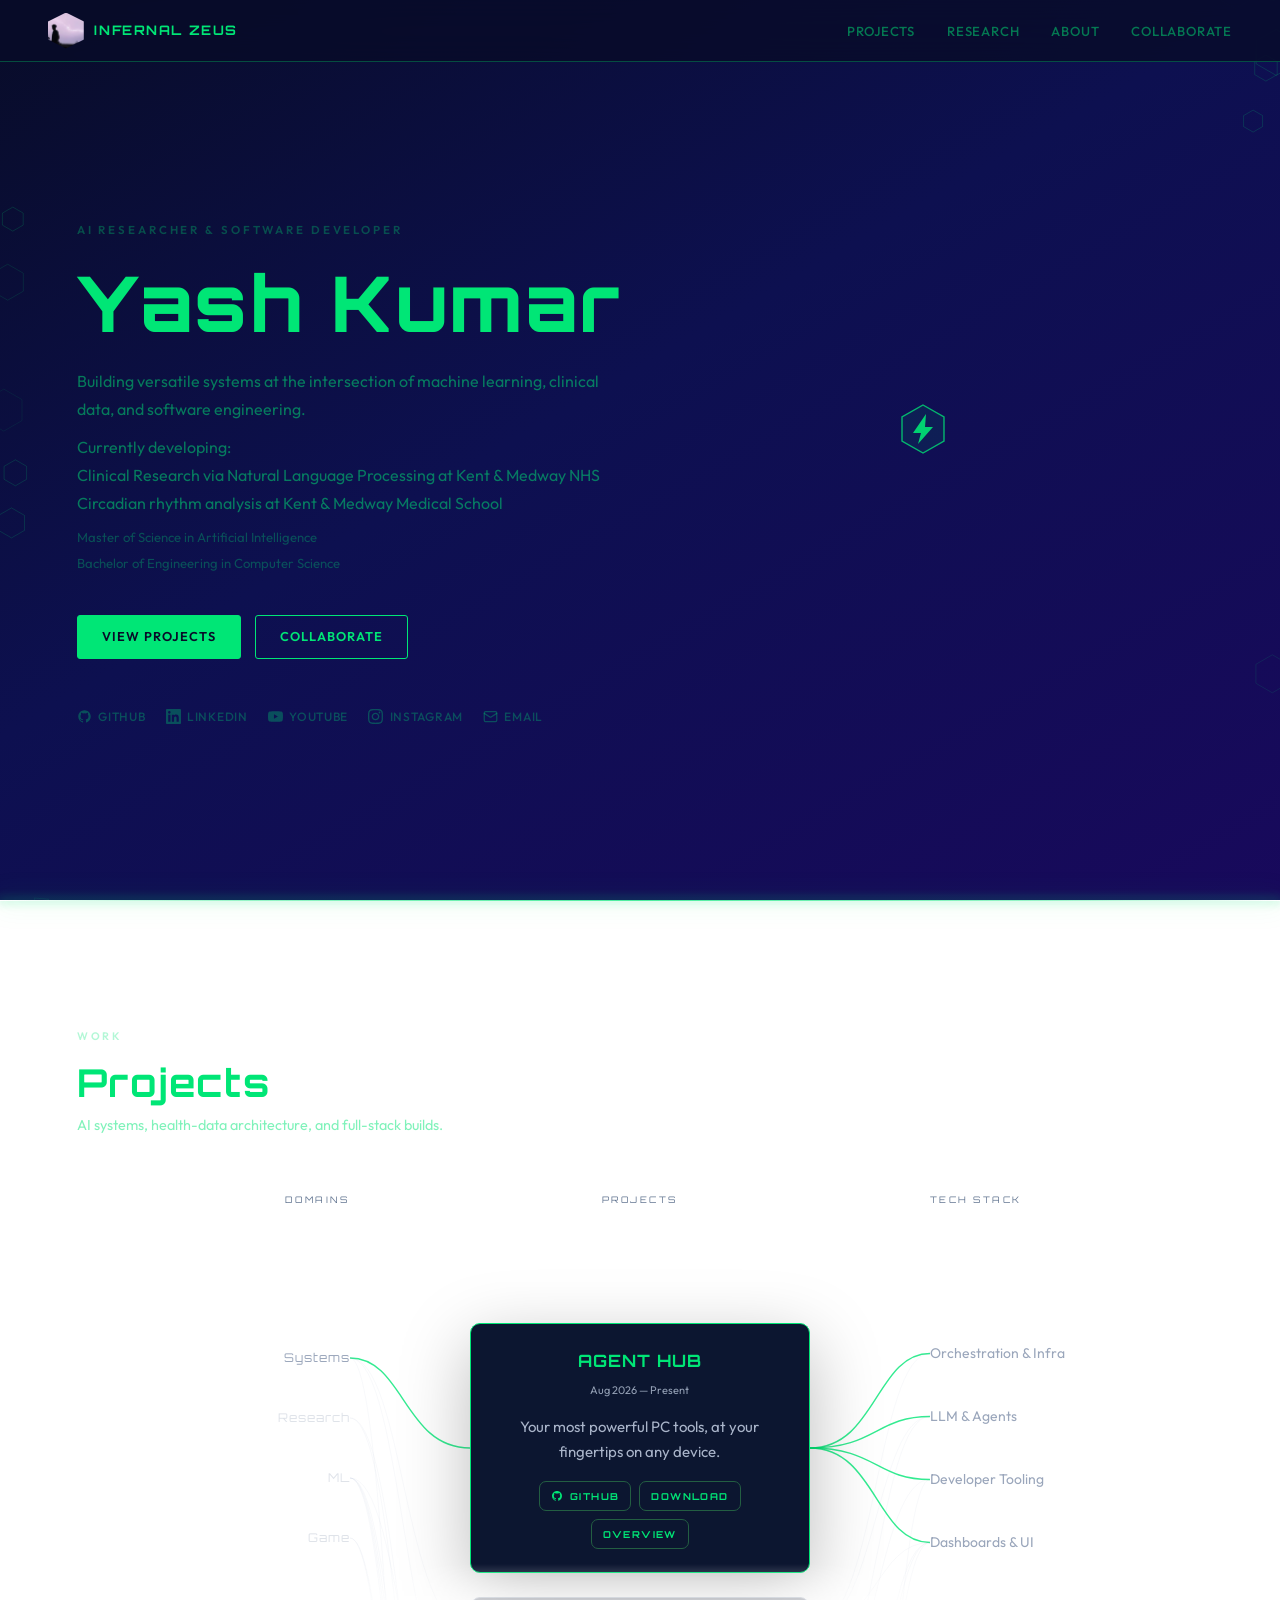
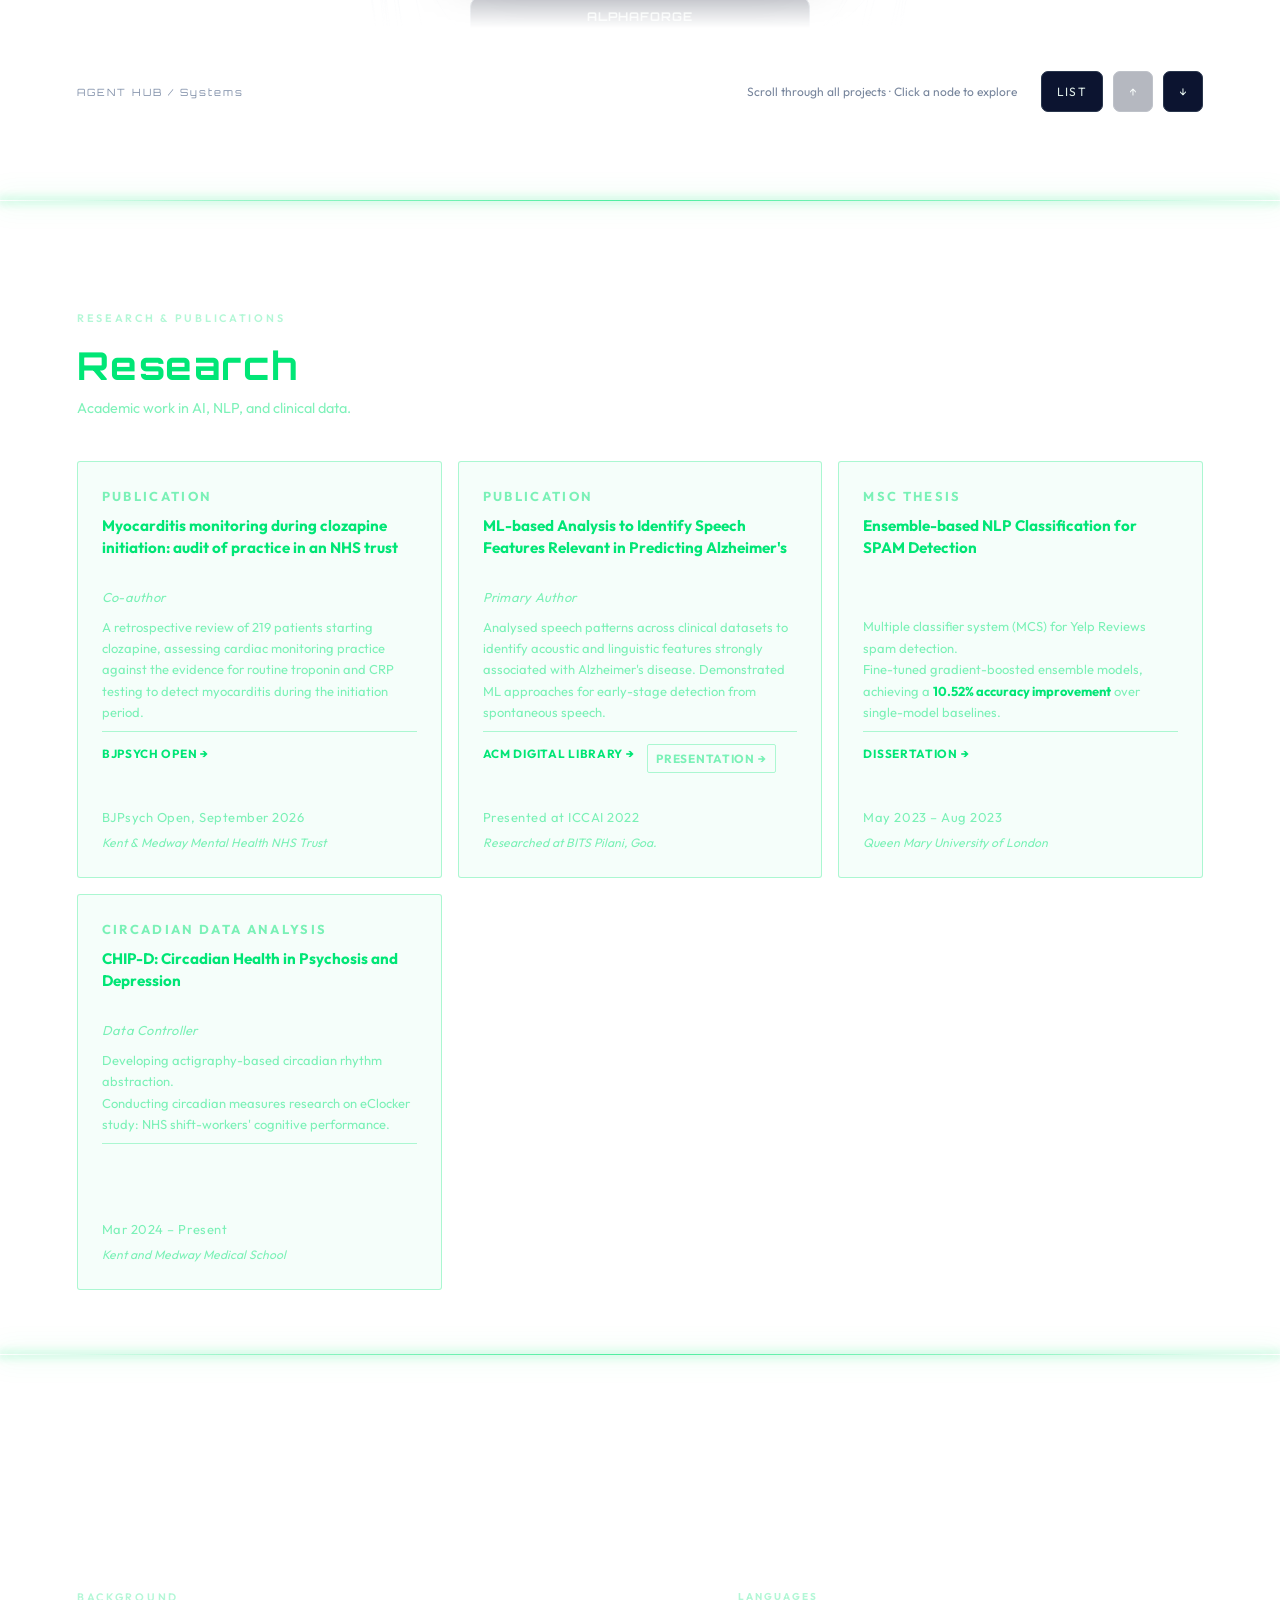
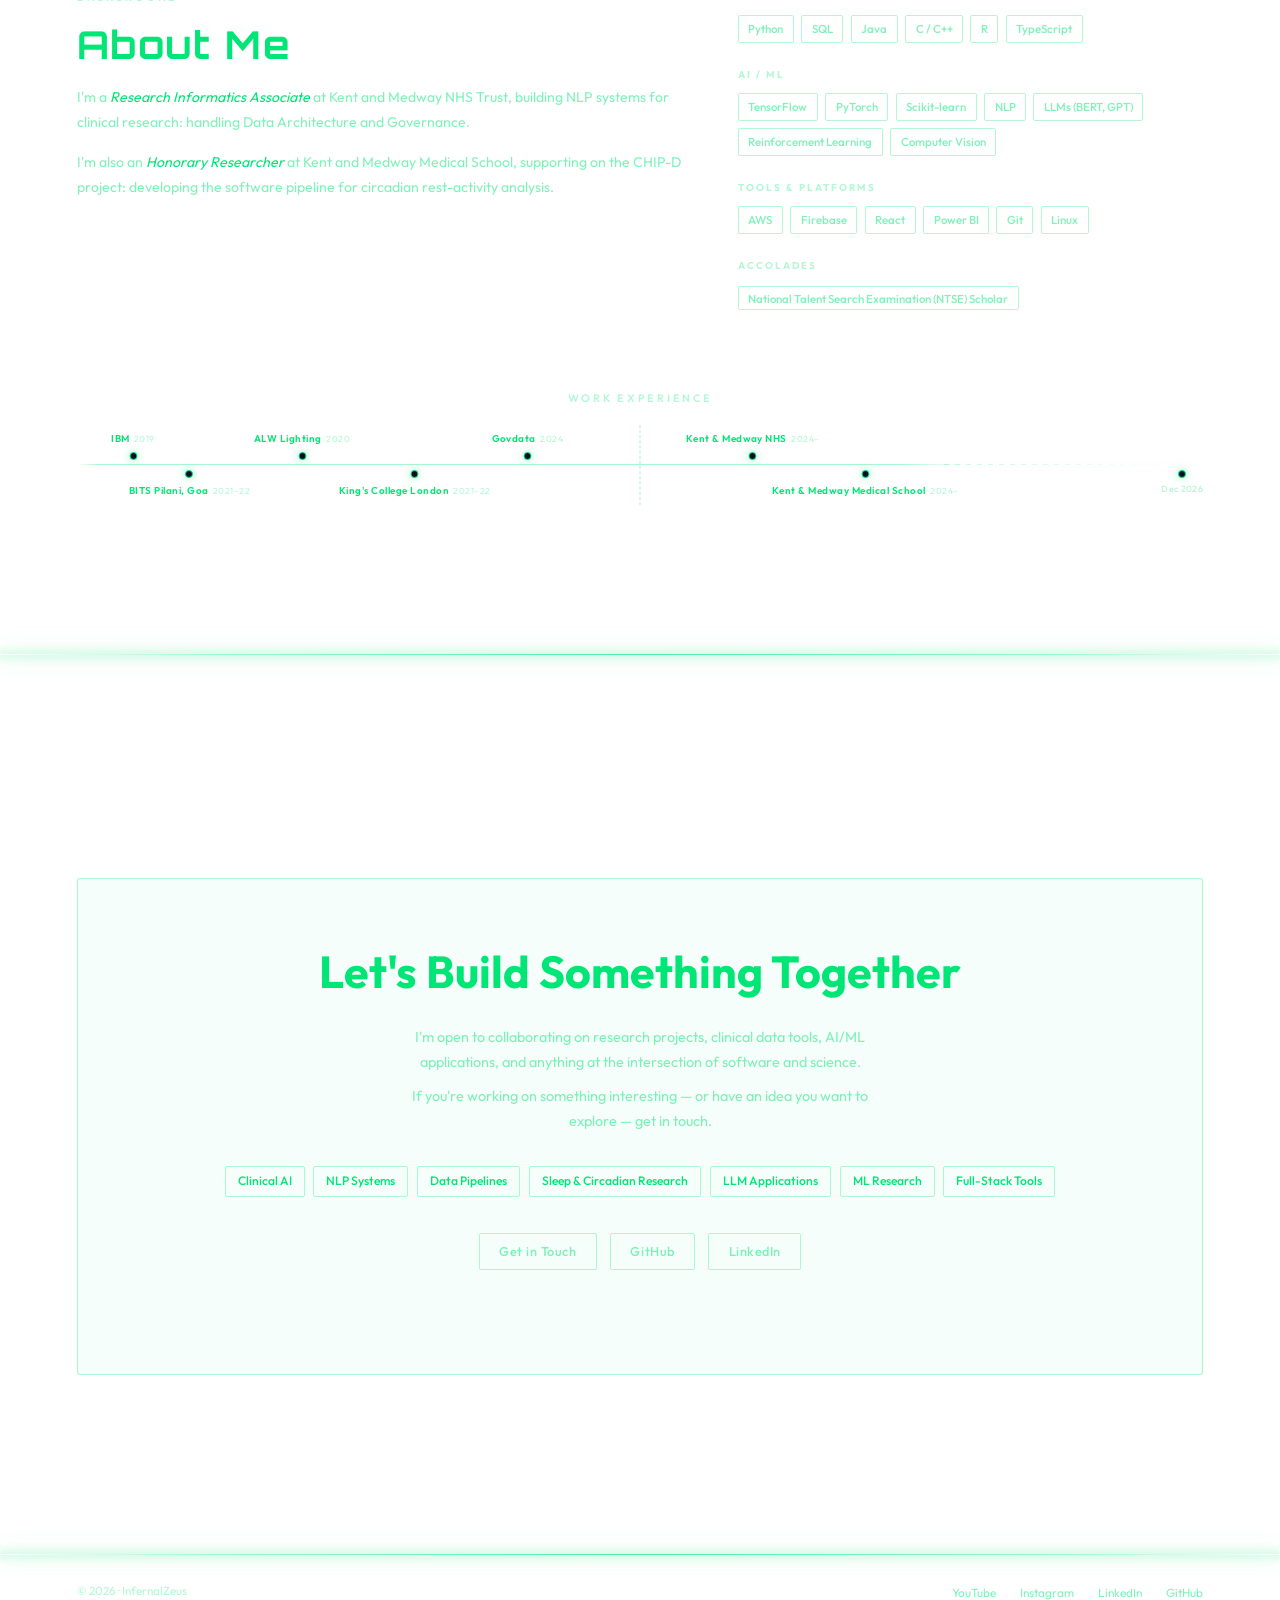
==== commit 5abaf19f: "v0.0.5.6" ====
--- a/index.html
+++ b/index.html
@@ -9,7 +9,7 @@
   <link rel="preconnect" href="https://fonts.gstatic.com" crossorigin />
   <link href="https://fonts.googleapis.com/css2?family=Outfit:wght@400;500;600;700;800&family=Orbitron:wght@400;700;800&display=swap" rel="stylesheet" media="print" onload="this.media='all'" />
   <noscript><link href="https://fonts.googleapis.com/css2?family=Outfit:wght@400;500;600;700;800&family=Orbitron:wght@400;700;800&display=swap" rel="stylesheet" /></noscript>
-  <link rel="stylesheet" href="assets/stack-graph/stack-graph.css?v=21">
+  <link rel="stylesheet" href="assets/stack-graph/stack-graph.css?v=23">
   <style>
     :root {
       --bg:         #080c28;
@@ -1075,6 +1075,10 @@
 
       /* Button sits at wrapper centre, painted above the canvas */
       #hero-hex-btn {
+        -webkit-tap-highlight-color: transparent;
+        outline: none;
+        user-select: none;
+        -webkit-user-select: none;
         position: absolute !important;
         left: 50%  !important;
         top:  50%  !important;
@@ -2088,11 +2092,11 @@
   var HS     = HEX_R * Math.sqrt(3);
   var VS     = HEX_R * 1.5;
   var FADE   = 70;                       /* edge fade zone (px)        */
-  var LEAD   = 34;                       /* soft leading edge (px)     */
-  var TAIL   = 110;                      /* trailing glow (px)         */
-  var REACH  = 84;                       /* finger glow radius (px)    */
+  var LEAD   = 9;                        /* leading edge (px)          */
+  var TAIL   = 46;                       /* trailing fade: ~2 triangle rows */
+  var REACH  = 70;                       /* finger glow radius (px)    */
   var DUR    = 1900;                     /* ripple duration (ms)       */
-  var LEVELS = 16;
+  var LEVELS = 12;
 
   var W = 0, H = 0, ox = 0, oy = 0, maxR = 0;
   var cells = null, edge = null, count = 0;   /* cells stride 9: ax ay bx by px py dist mx my */
@@ -2196,18 +2200,15 @@
 
     for (q = 0; q < LEVELS; q++) {
       var al = (q + 1) / LEVELS;
-      if (q >= 2) {                                       /* underglow: two wide, faint strokes */
+      if (q >= 4) {                                       /* soft underglow on the brightest cells only */
         ctx.strokeStyle = 'rgba(0,230,118,' + (al * 0.10).toFixed(3) + ')';
-        ctx.lineWidth   = 6 + al * 4;
-        ctx.stroke(paths[q]);
-        ctx.strokeStyle = 'rgba(0,230,118,' + (al * 0.20).toFixed(3) + ')';
-        ctx.lineWidth   = 3 + al * 2;
+        ctx.lineWidth   = 3.2;
         ctx.stroke(paths[q]);
       }
-      ctx.fillStyle   = 'rgba(0,230,118,' + (al * 0.09).toFixed(3) + ')';
+      ctx.fillStyle   = 'rgba(0,230,118,' + (al * 0.05).toFixed(3) + ')';
       ctx.fill(paths[q]);
-      ctx.strokeStyle = 'rgba(0,230,118,' + Math.min(0.9, al * 0.92).toFixed(3) + ')';
-      ctx.lineWidth   = 0.6 + al * 0.55;
+      ctx.strokeStyle = 'rgba(0,230,118,' + (al * 0.62).toFixed(3) + ')';
+      ctx.lineWidth   = 0.6 + al * 0.4;
       ctx.stroke(paths[q]);
     }
   }
@@ -2678,7 +2679,7 @@
   checkHash();
 })();
 </script>
-<script src="assets/stack-graph/stack-graph.js?v=21"></script>
+<script src="assets/stack-graph/stack-graph.js?v=23"></script>
 </body>
 </html>
 
--- a/assets/stack-graph/stack-graph.css
+++ b/assets/stack-graph/stack-graph.css
@@ -12,8 +12,6 @@
 #stackgraph button:focus-visible{outline:2px solid #00e676;outline-offset:6px}
 #stackgraph .eyebrow{font:10px Orbitron,monospace;letter-spacing:3px;color:#00e676}
 #stackgraph .stage{height:100%;min-height:var(--sg-min-h);position:relative;overflow:hidden;background:radial-gradient(ellipse at 35% 50%,#101a3c,transparent 65%)}
-#stackgraph .list{clip-path:inset(var(--sg-top) 0 var(--sg-bottom))}
-#stackgraph .wires{clip-path:inset(var(--sg-top) 0 var(--sg-bottom))}
 #stackgraph .list,#stackgraph .caps{position:absolute;inset:0;pointer-events:none}
 #stackgraph .project{position:absolute;width:340px;padding:0 20px;text-align:left;background:transparent;border:1px solid transparent;border-radius:10px;pointer-events:auto;overflow:hidden;opacity:.35}
 #stackgraph .project.active{background:#0c1630;border-color:var(--accent);opacity:1;box-shadow:0 20px 70px #0004}
@@ -65,7 +63,13 @@
 #stackgraph .group-label{left:7%}
 #stackgraph .project-label{left:calc(50% - 170px)}
 #stackgraph .stack-label{left:75%}
-#stackgraph .list,#stackgraph .wires{clip-path:inset(var(--sg-top) 0 var(--sg-bottom))}
+/* Cards and wires fade out across the top and bottom of the graph area instead of
+   being cut off by a hard edge. */
+#stackgraph{--sg-fade:64px}
+#stackgraph .list,#stackgraph .wires{
+  -webkit-mask-image:linear-gradient(to bottom,transparent var(--sg-top),#000 calc(var(--sg-top) + var(--sg-fade)),#000 calc(100% - var(--sg-bottom) - var(--sg-fade)),transparent calc(100% - var(--sg-bottom)));
+  mask-image:linear-gradient(to bottom,transparent var(--sg-top),#000 calc(var(--sg-top) + var(--sg-fade)),#000 calc(100% - var(--sg-bottom) - var(--sg-fade)),transparent calc(100% - var(--sg-bottom)))}
+@media(max-width:759px){#stackgraph{--sg-fade:40px}}
 @media(max-width:1000px) and (min-width:760px){#stackgraph .project{width:290px}
 #stackgraph .cap{font-size:12px;max-width:155px}
 #stackgraph .cap.group{font-size:10px}
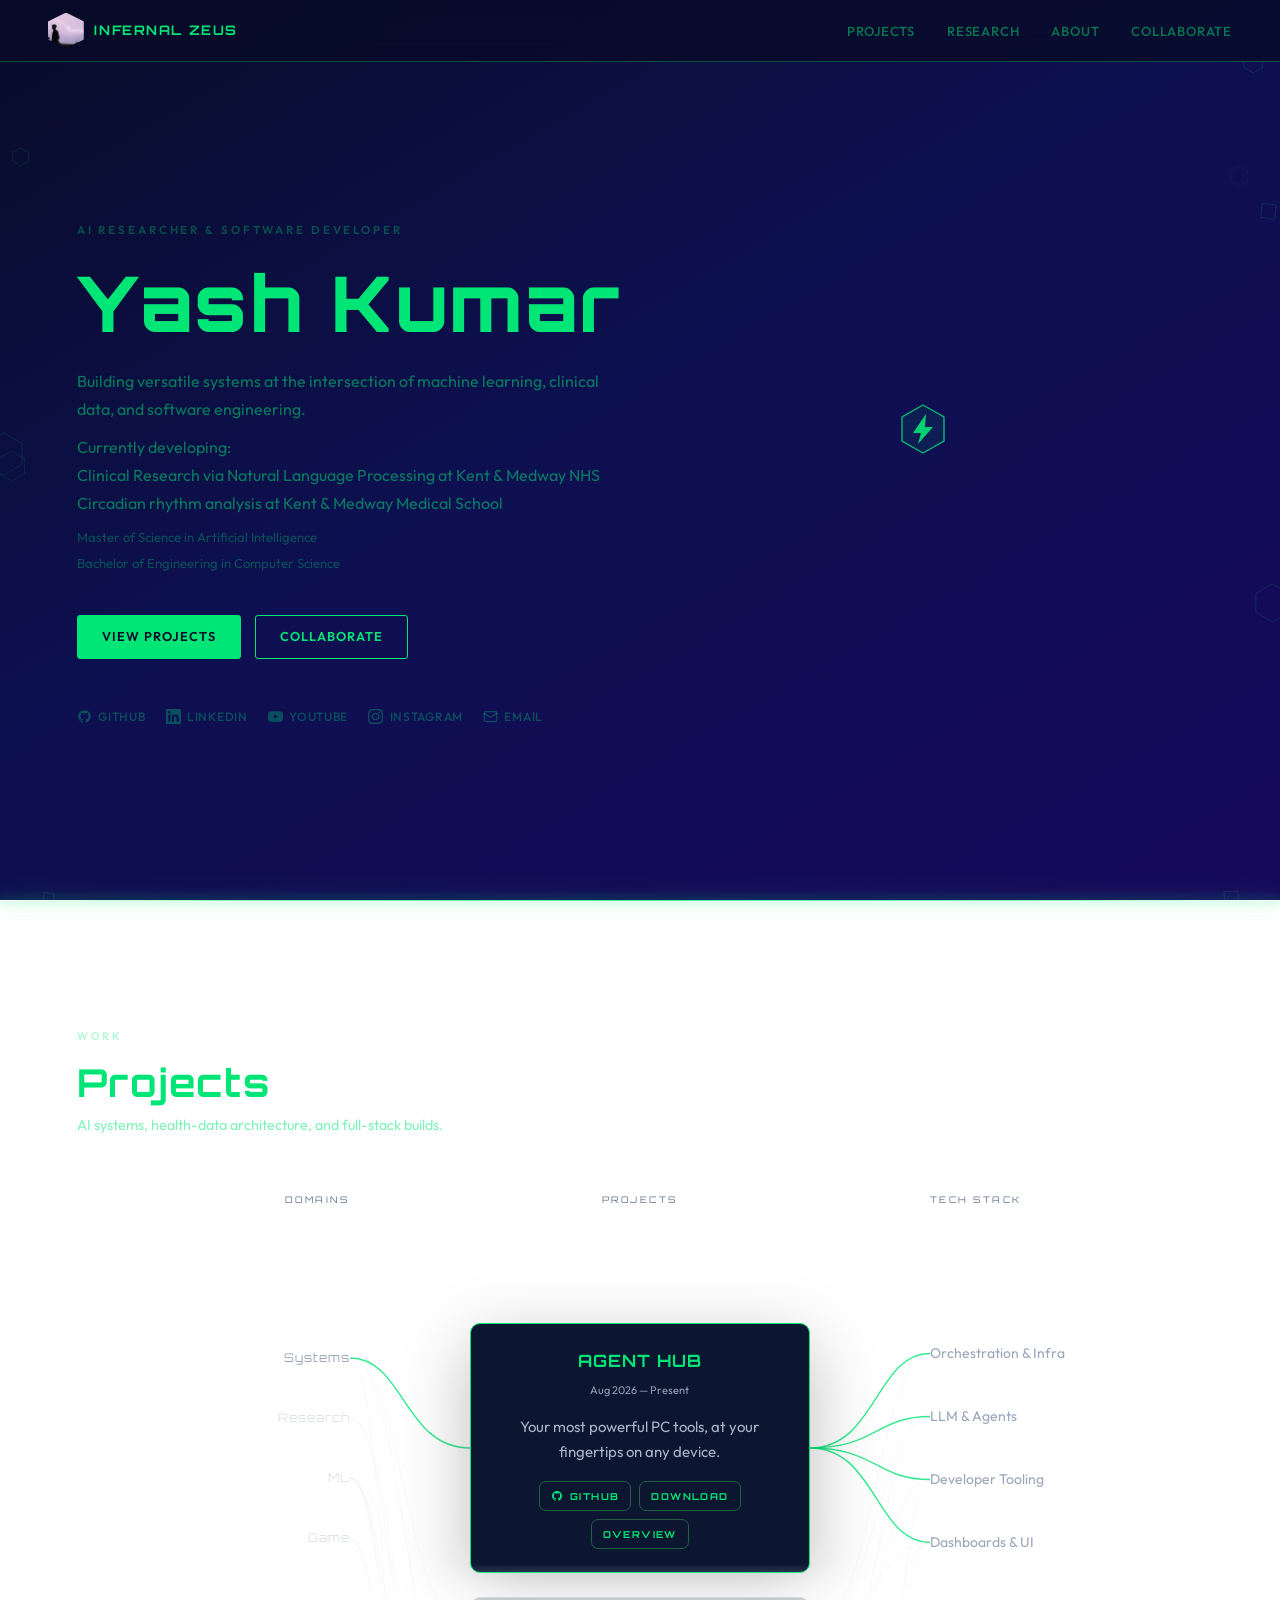
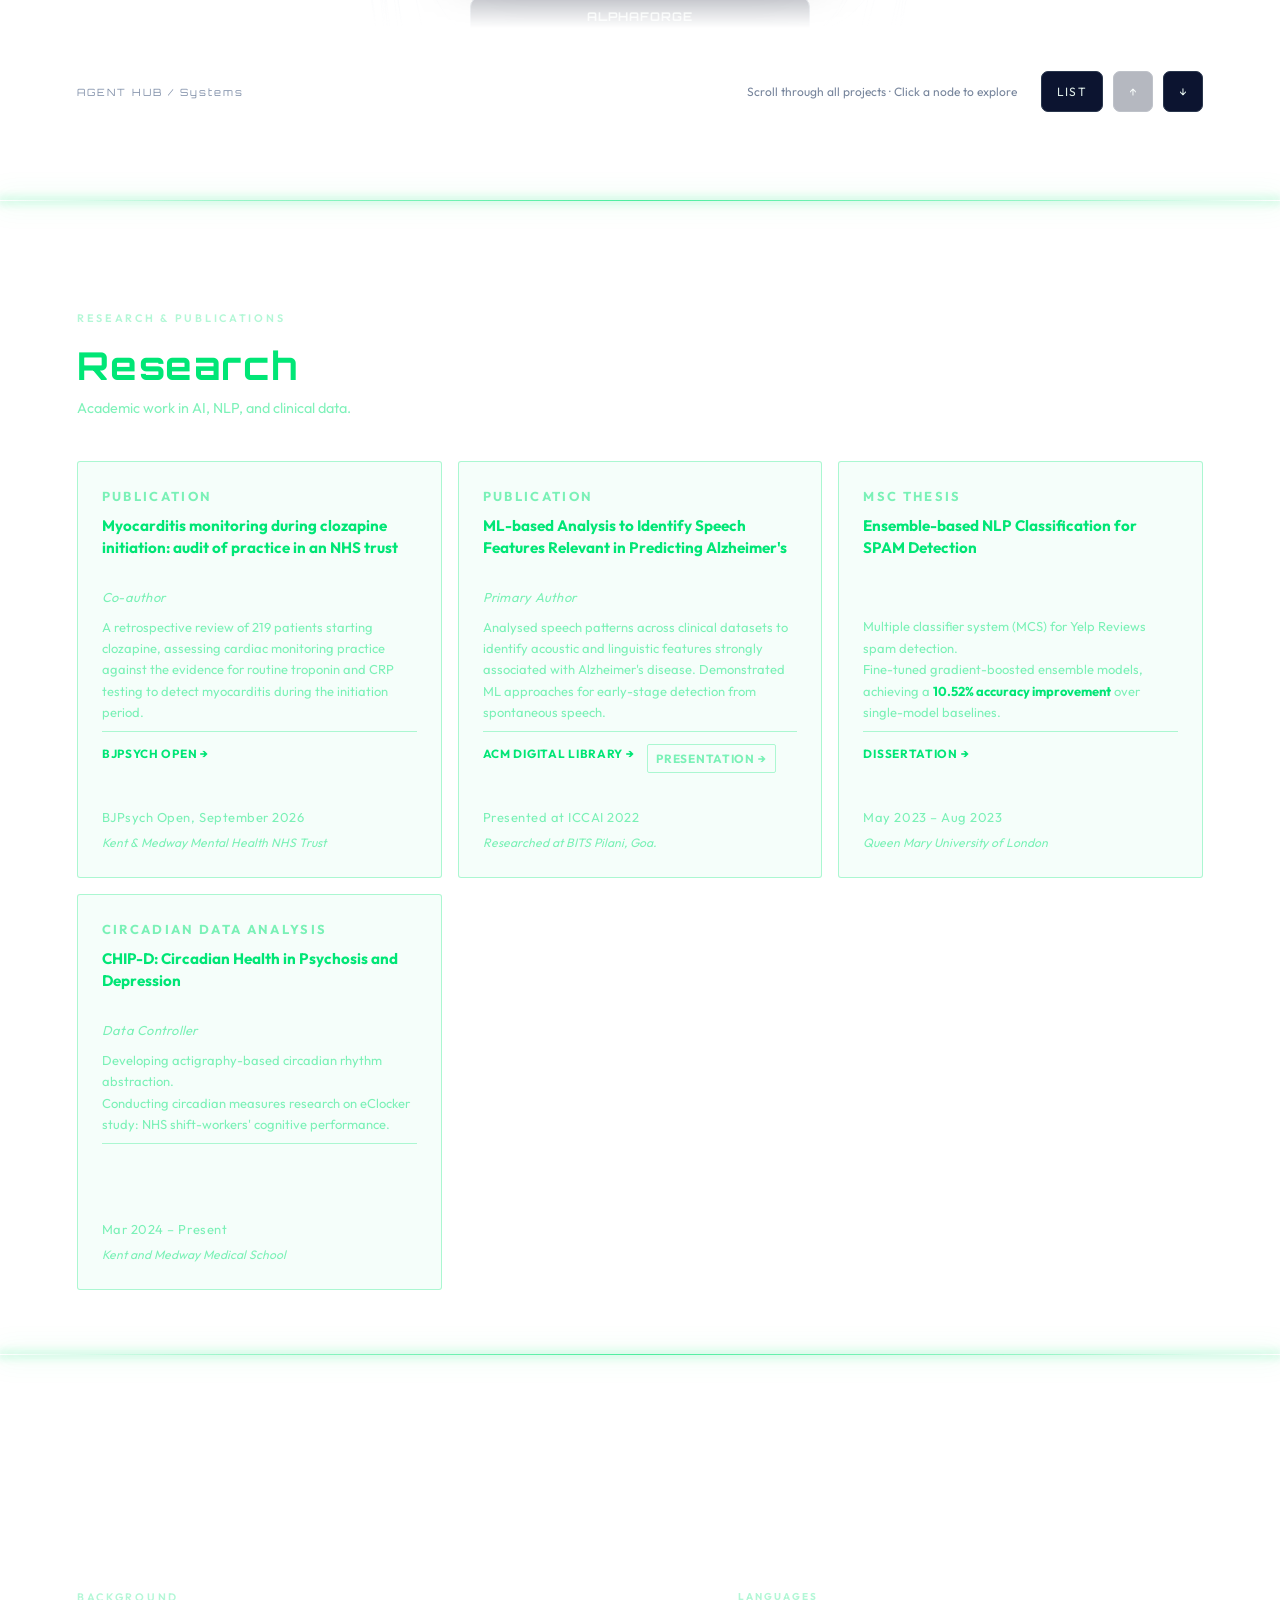
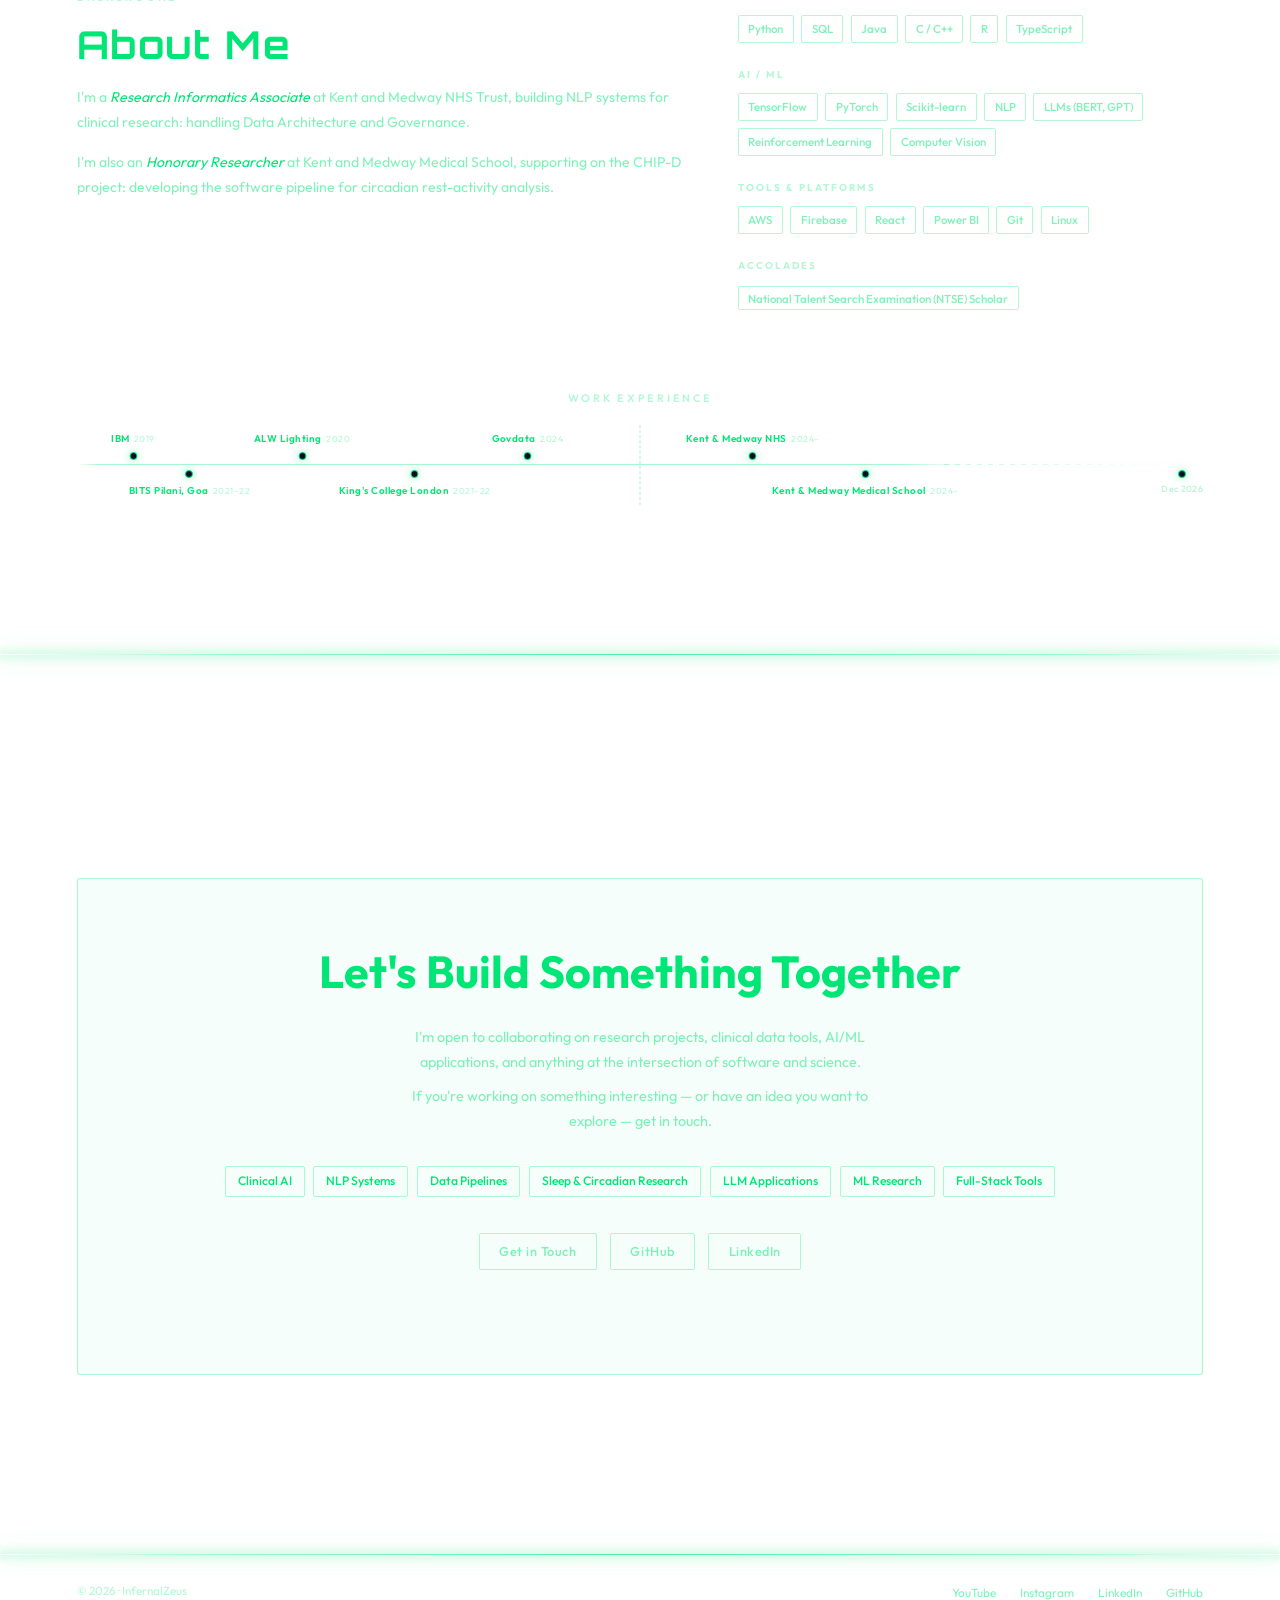
==== commit cb355a38: "v0.0.5.7" ====
--- a/index.html
+++ b/index.html
@@ -9,7 +9,7 @@
   <link rel="preconnect" href="https://fonts.gstatic.com" crossorigin />
   <link href="https://fonts.googleapis.com/css2?family=Outfit:wght@400;500;600;700;800&family=Orbitron:wght@400;700;800&display=swap" rel="stylesheet" media="print" onload="this.media='all'" />
   <noscript><link href="https://fonts.googleapis.com/css2?family=Outfit:wght@400;500;600;700;800&family=Orbitron:wght@400;700;800&display=swap" rel="stylesheet" /></noscript>
-  <link rel="stylesheet" href="assets/stack-graph/stack-graph.css?v=23">
+  <link rel="stylesheet" href="assets/stack-graph/stack-graph.css?v=26">
   <style>
     :root {
       --bg:         #080c28;
@@ -2679,7 +2679,7 @@
   checkHash();
 })();
 </script>
-<script src="assets/stack-graph/stack-graph.js?v=23"></script>
+<script src="assets/stack-graph/stack-graph.js?v=26"></script>
 </body>
 </html>
 
--- a/assets/stack-graph/stack-graph.css
+++ b/assets/stack-graph/stack-graph.css
@@ -122,7 +122,8 @@
    fit at 360px. Swipe moves the focus the way the wheel does on desktop. */
 @media(max-width:759px){
   #stackgraph .mobile{display:none}
-  #stackgraph.embedded{--sg-top:44px;--sg-label-top:10px;--sg-min-h:520px}
+  /* fill the screen under the nav instead of a fixed 520px box */
+  #stackgraph.embedded{--sg-top:44px;--sg-bottom:70px;--sg-label-top:10px;--sg-min-h:max(540px,calc(100vh - 96px))}
   #stackgraph .project{padding:0 11px}
   #stackgraph .project .title{font-size:9px;letter-spacing:.6px}
   #stackgraph .project.active .title{font-size:12px;letter-spacing:.9px}
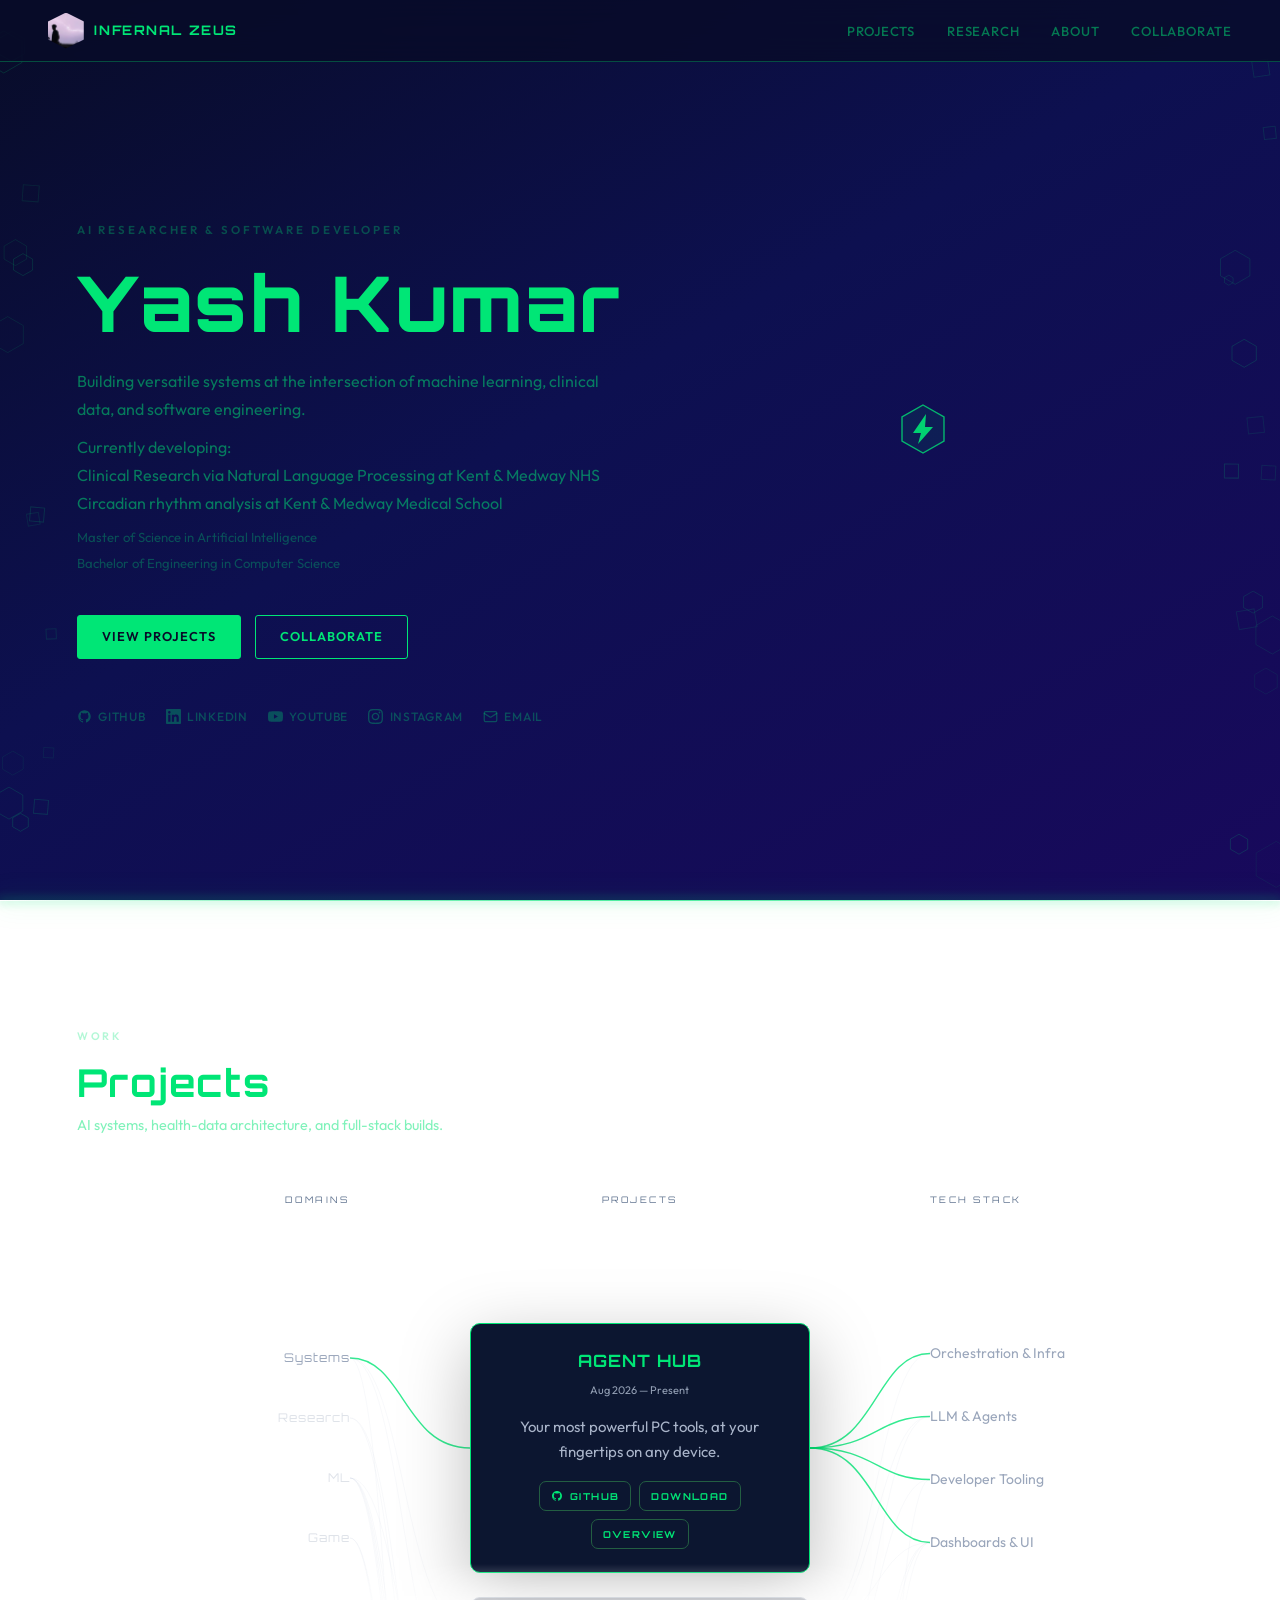
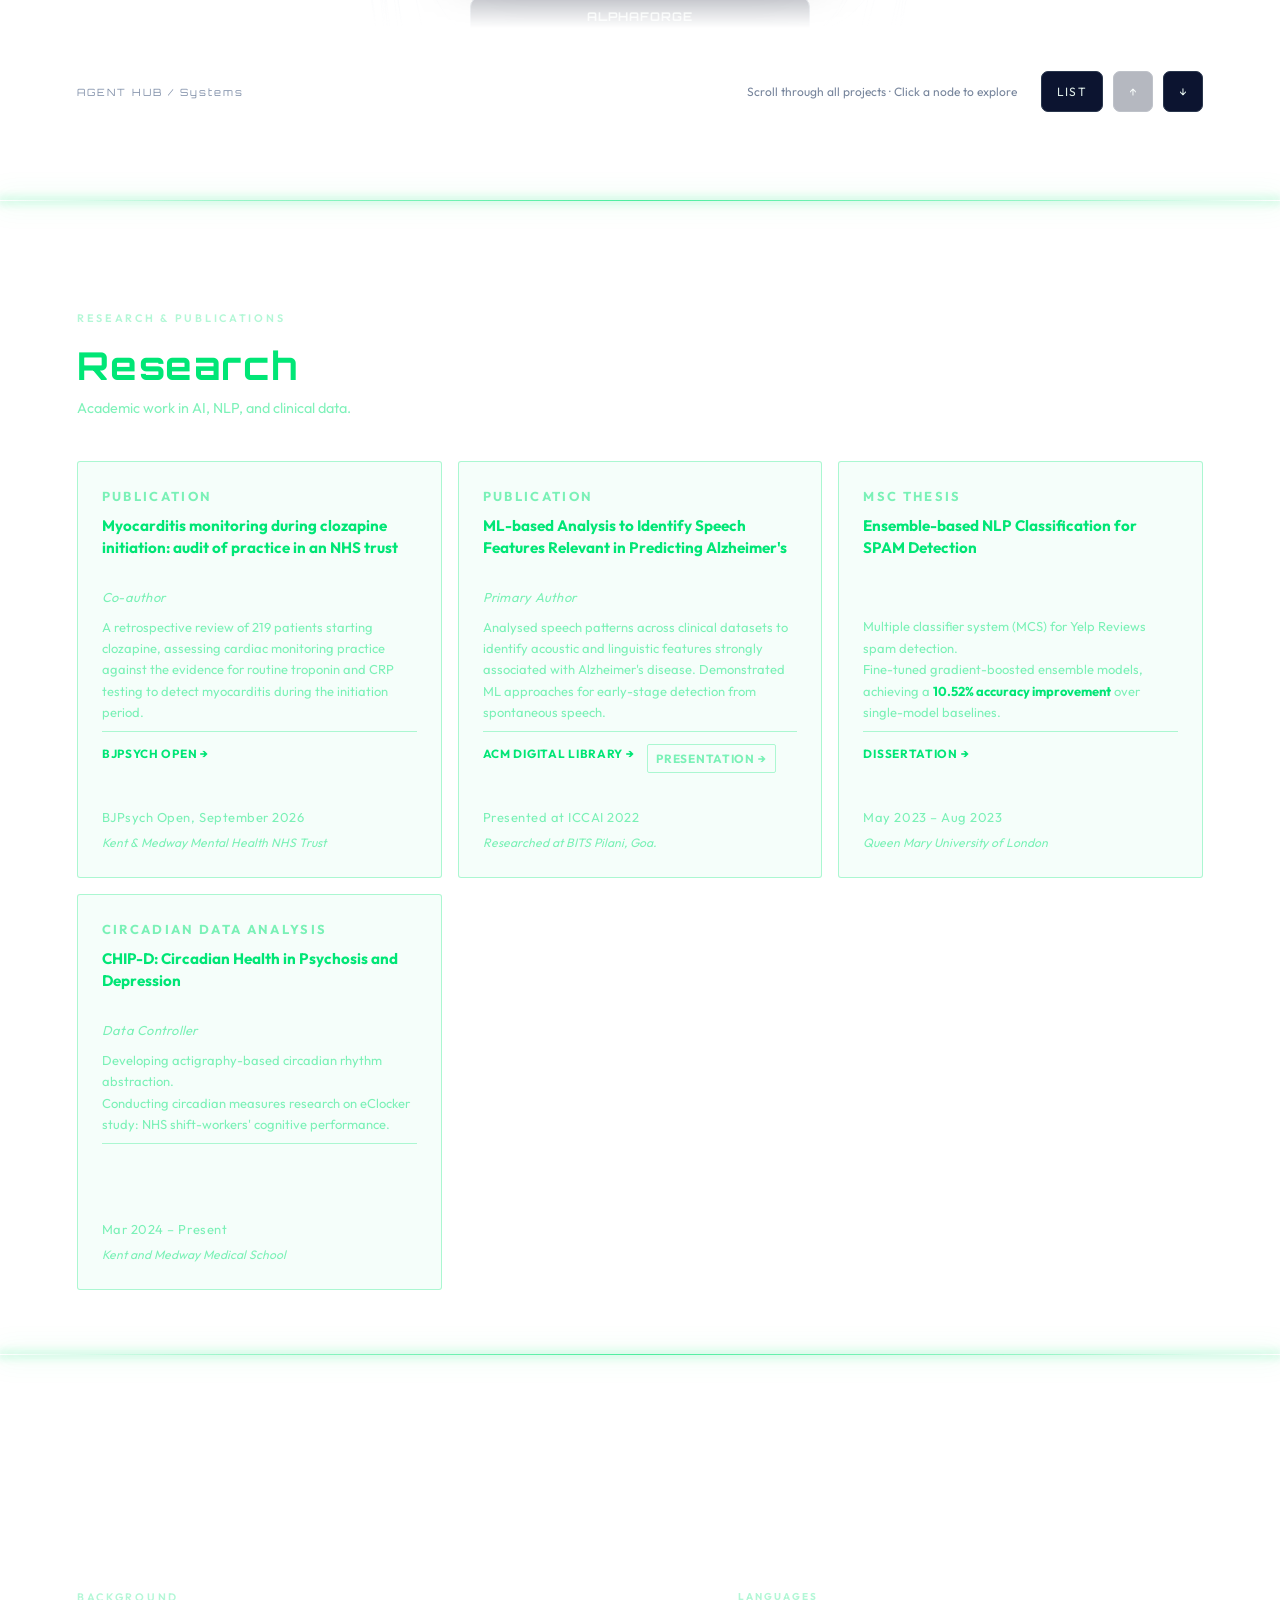
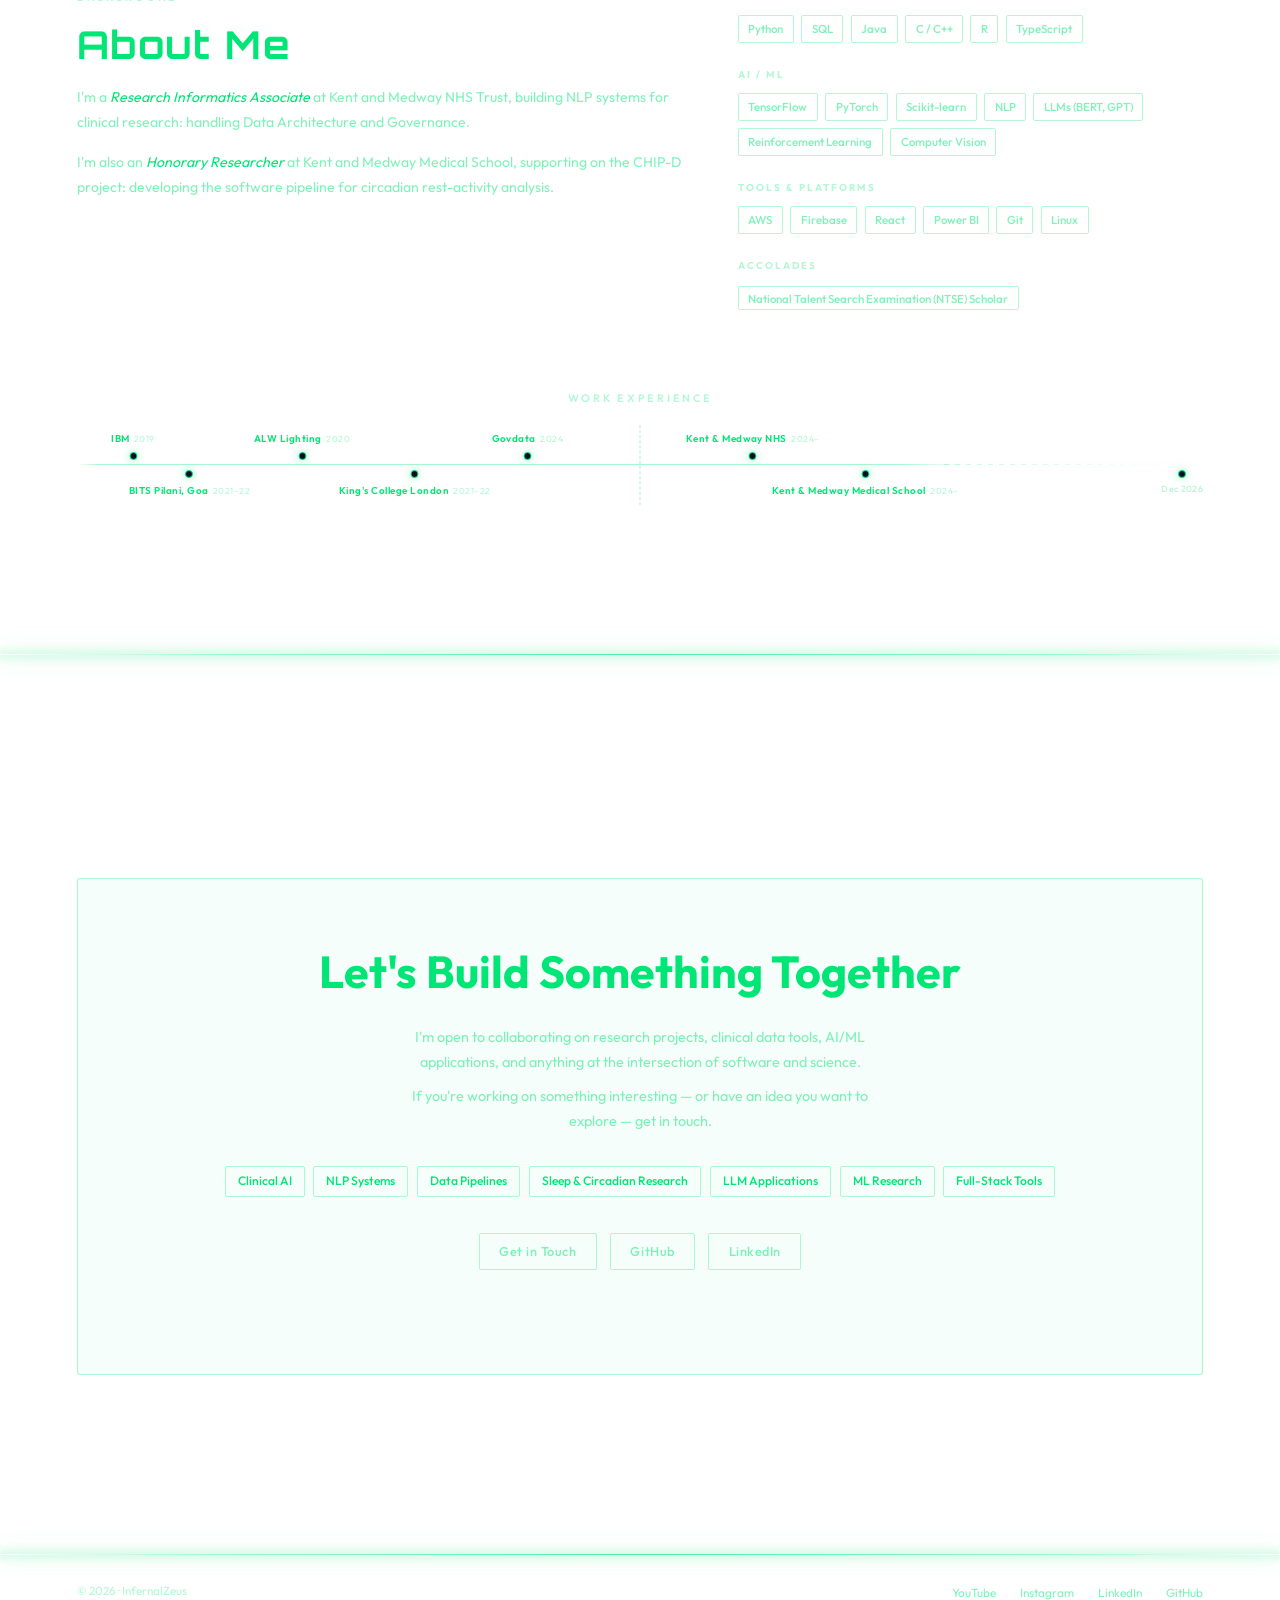
==== commit d8c1f71a: "v0.0.5.8" ====
--- a/index.html
+++ b/index.html
@@ -9,7 +9,7 @@
   <link rel="preconnect" href="https://fonts.gstatic.com" crossorigin />
   <link href="https://fonts.googleapis.com/css2?family=Outfit:wght@400;500;600;700;800&family=Orbitron:wght@400;700;800&display=swap" rel="stylesheet" media="print" onload="this.media='all'" />
   <noscript><link href="https://fonts.googleapis.com/css2?family=Outfit:wght@400;500;600;700;800&family=Orbitron:wght@400;700;800&display=swap" rel="stylesheet" /></noscript>
-  <link rel="stylesheet" href="assets/stack-graph/stack-graph.css?v=26">
+  <link rel="stylesheet" href="assets/stack-graph/stack-graph.css?v=27">
   <style>
     :root {
       --bg:         #080c28;
@@ -2679,7 +2679,7 @@
   checkHash();
 })();
 </script>
-<script src="assets/stack-graph/stack-graph.js?v=26"></script>
+<script src="assets/stack-graph/stack-graph.js?v=27"></script>
 </body>
 </html>
 
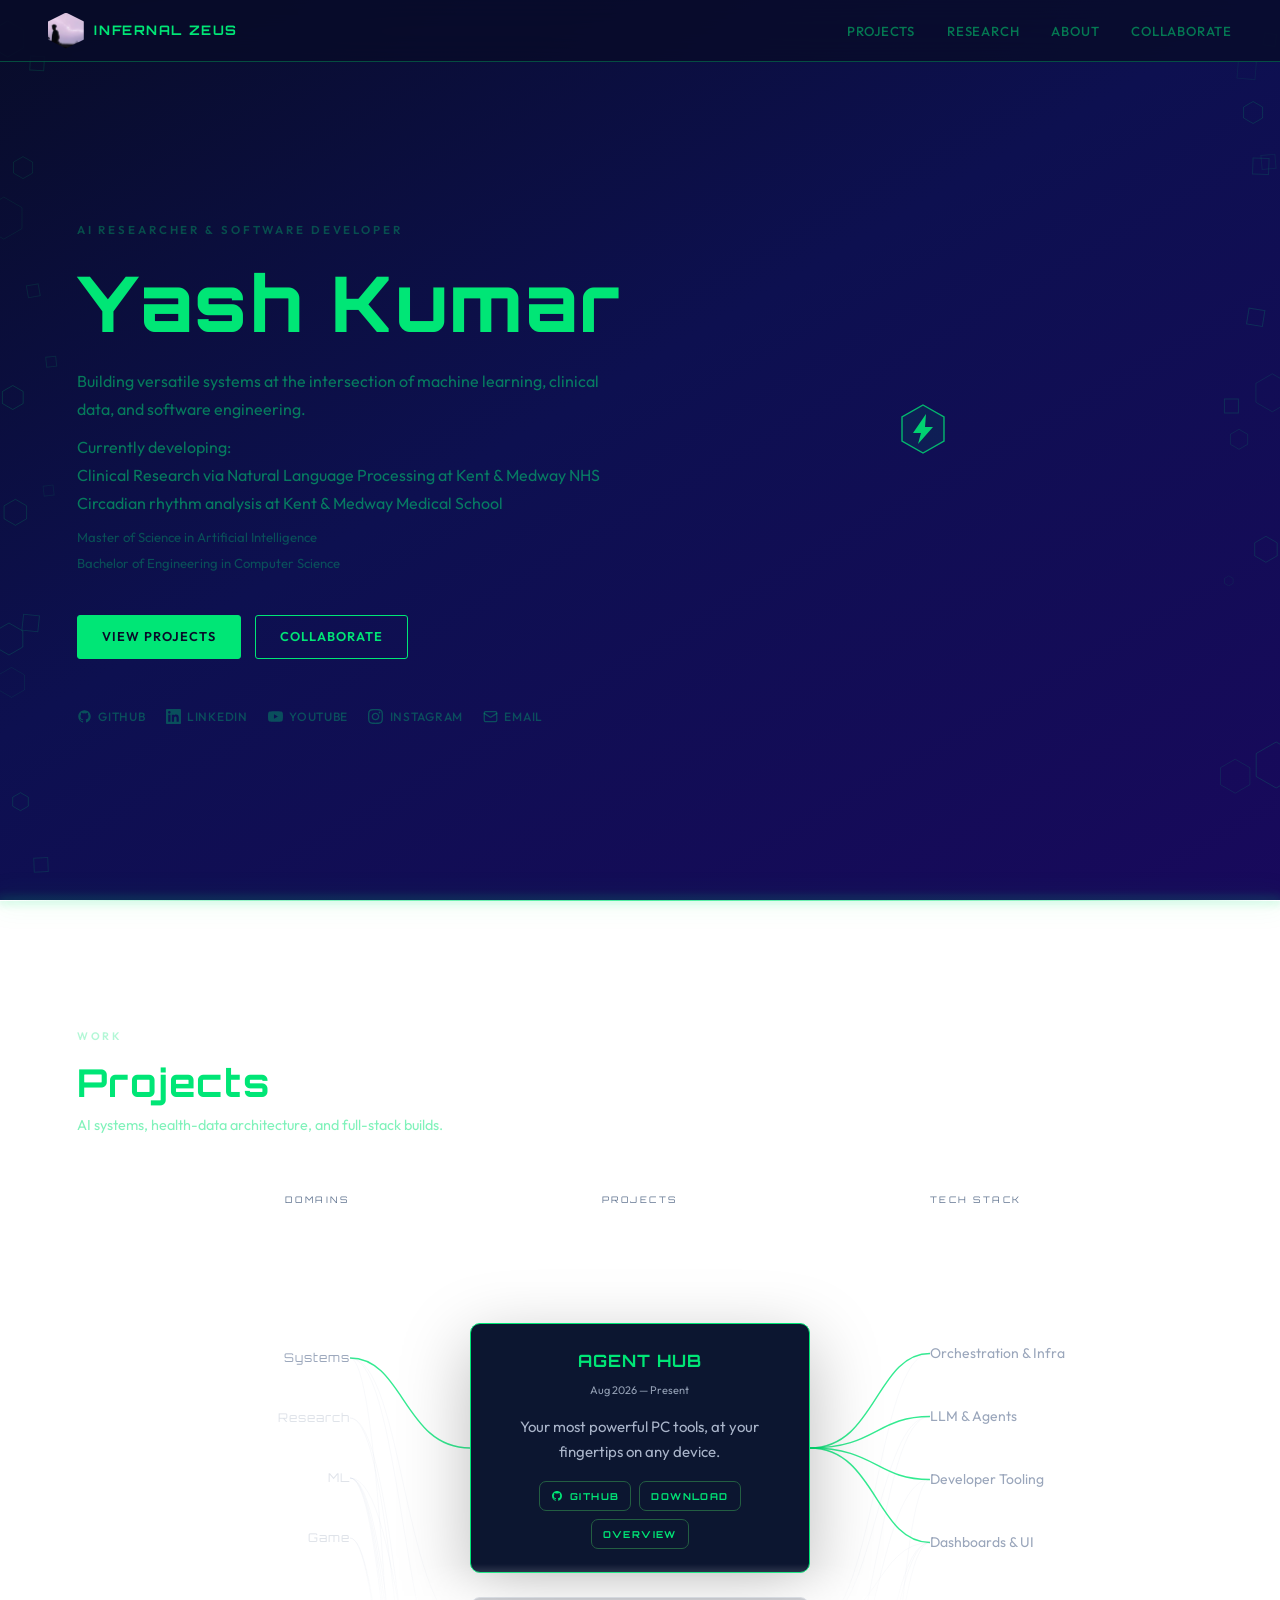
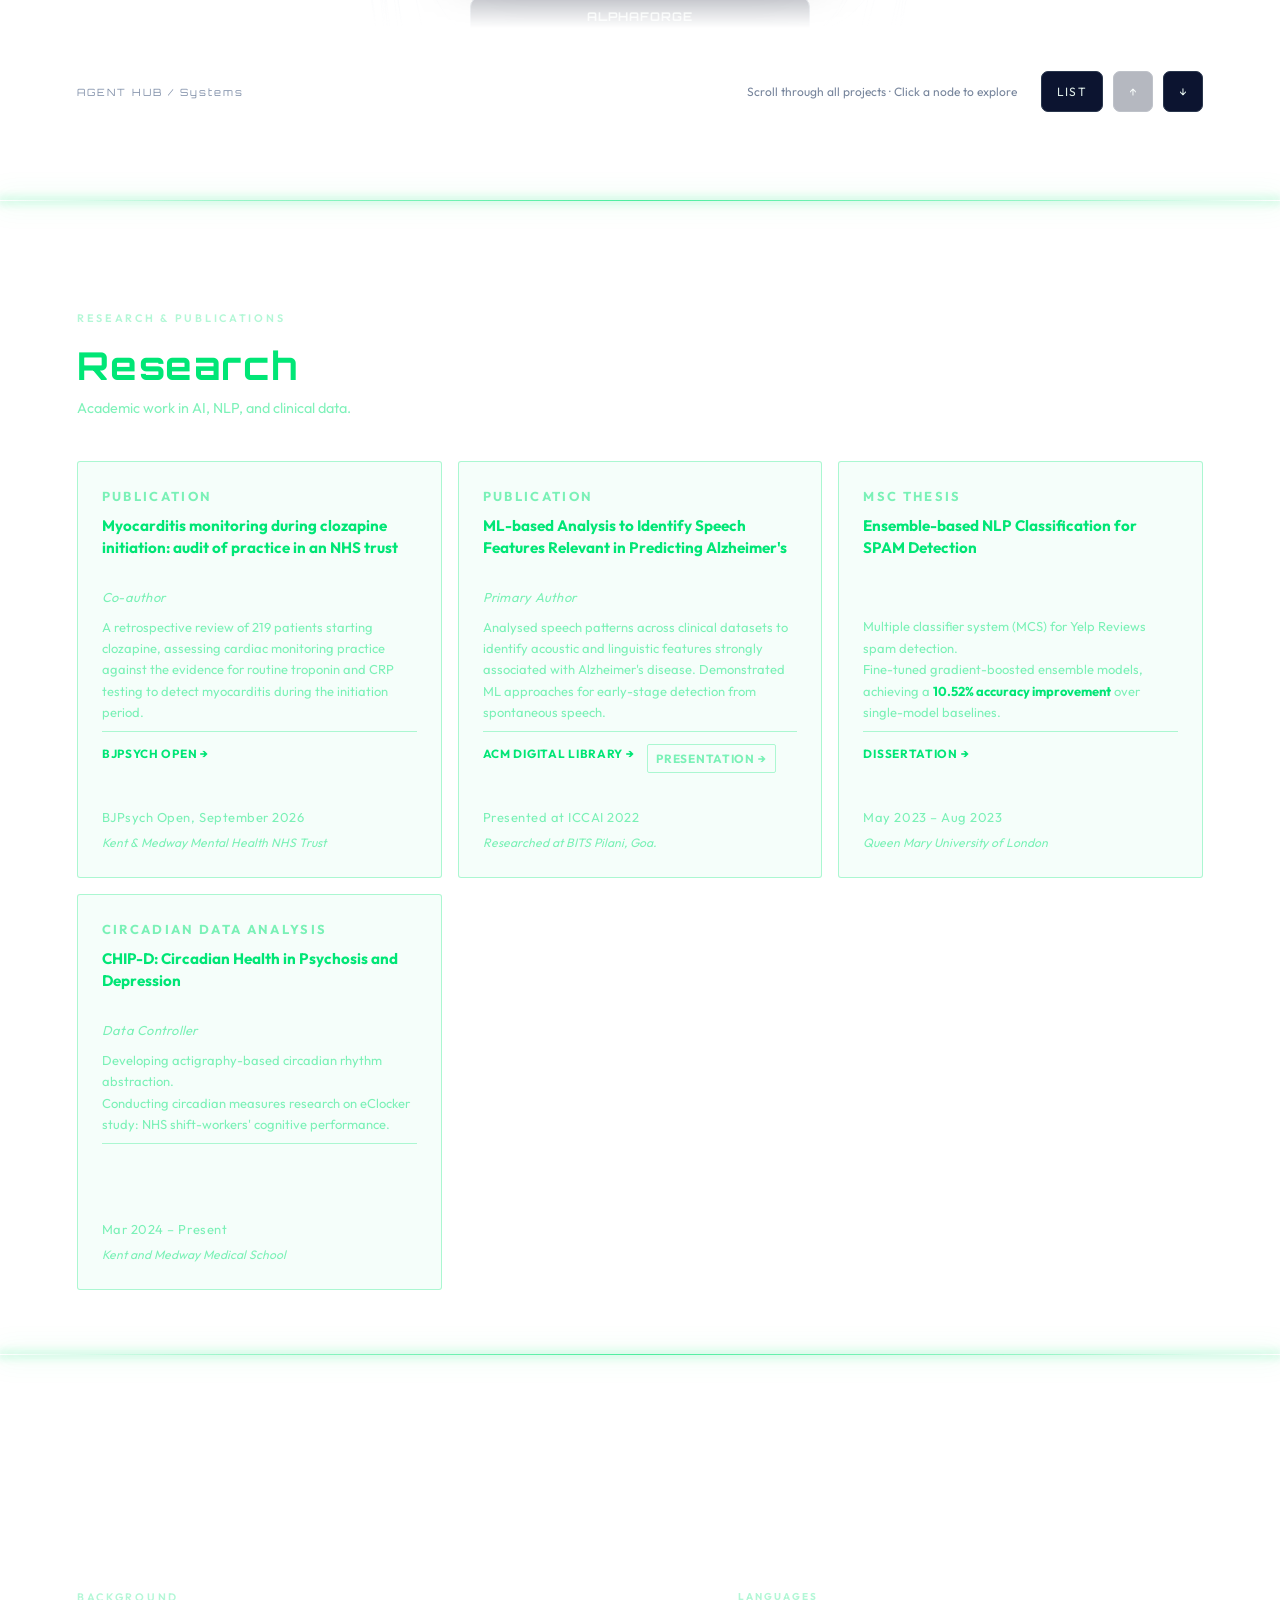
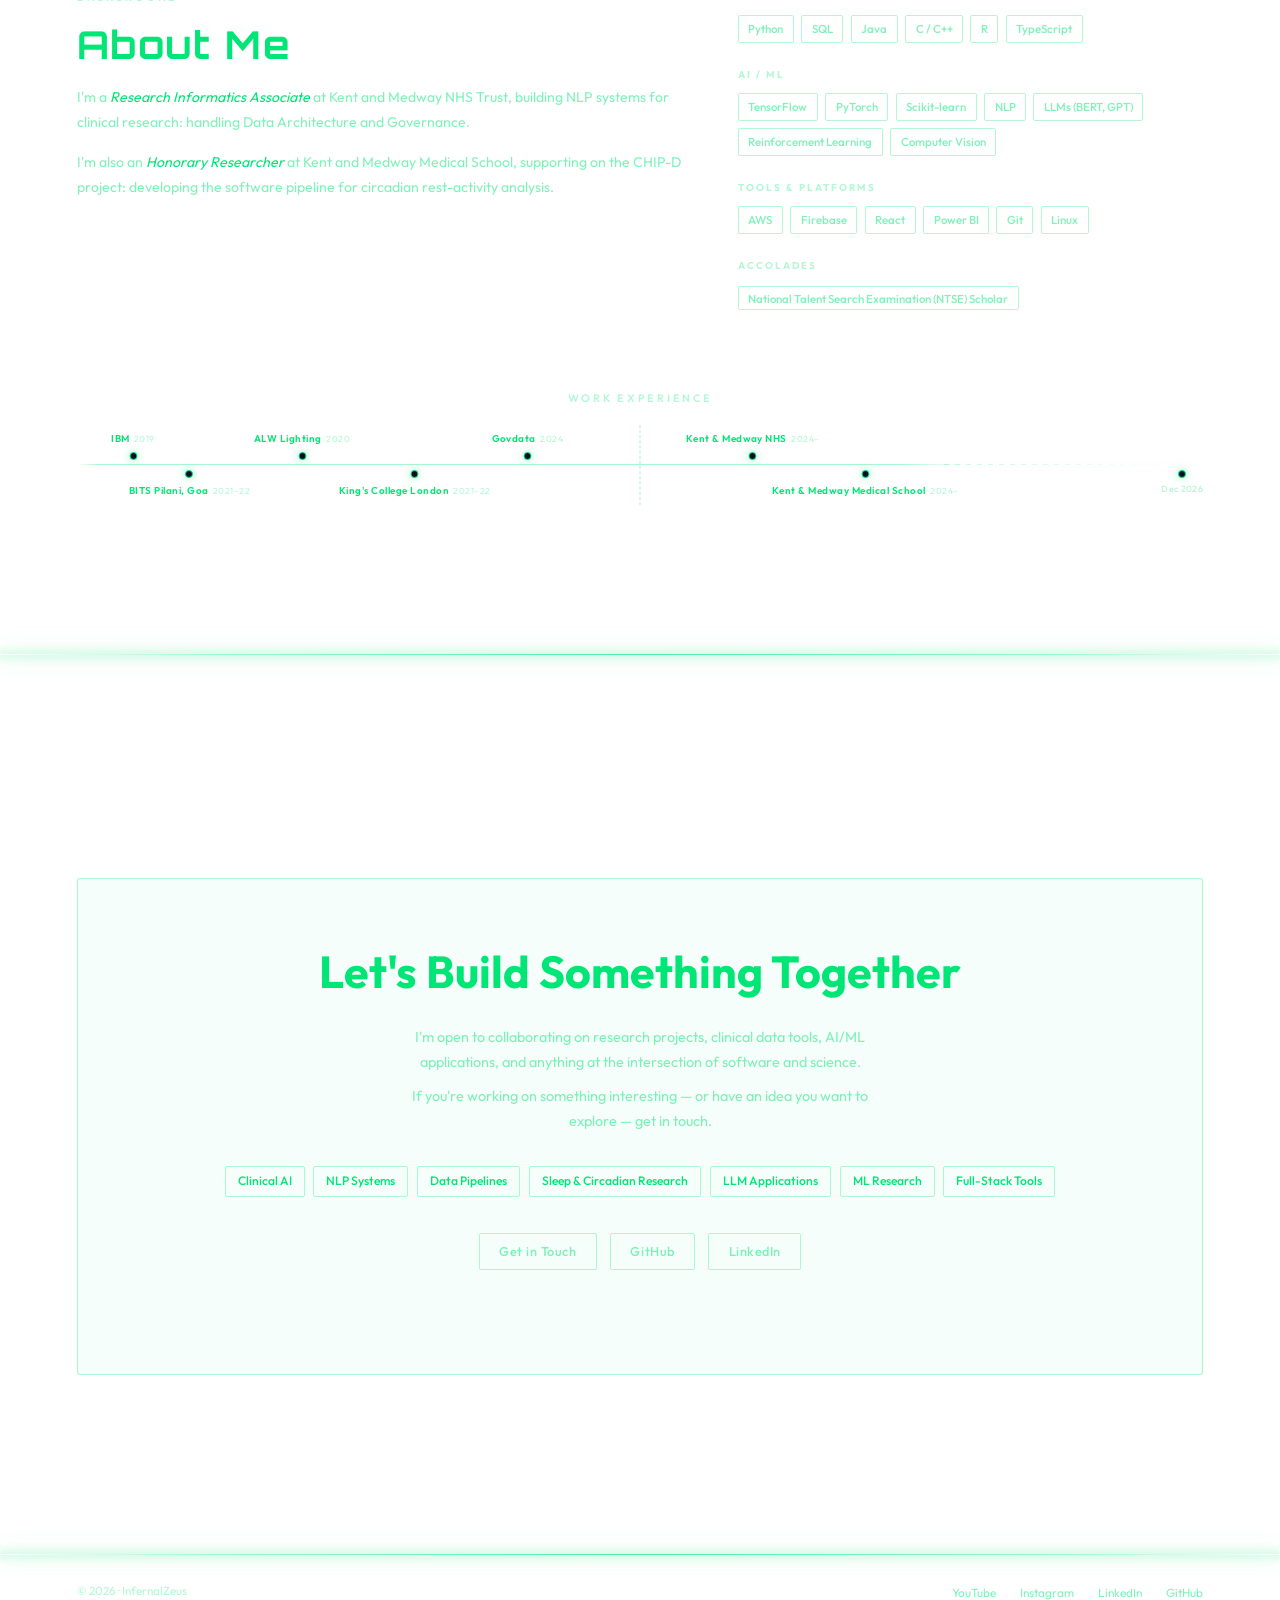
==== commit 03e914d9: "v0.0.5.9" ====
--- a/index.html
+++ b/index.html
@@ -2423,7 +2423,7 @@
       ],
       figure: { src: 'assets/diagrams/agent-hub-architecture.svg', alt: 'The live architecture diagram from the Agent Hub project itself.', caption: 'The live architecture diagram from the Agent Hub project itself.' },
       stack: ['Python', 'aiohttp', 'Tailscale', 'D3.js project graph', 'MCP', 'Process lifecycle supervisor', 'PyInstaller packaging'],
-      links: [{ label: 'Agent-Hub', url: 'https://github.com/infernalzeus/Agent-Hub' }]
+      links: [{ label: 'Download', url: 'https://infernalzeus.github.io/Agent-Hub/' }, { label: 'Agent-Hub', url: 'https://github.com/infernalzeus/Agent-Hub' }]
     },
     'alphaforge': {
       eyebrow: 'AI Systems & Automation',
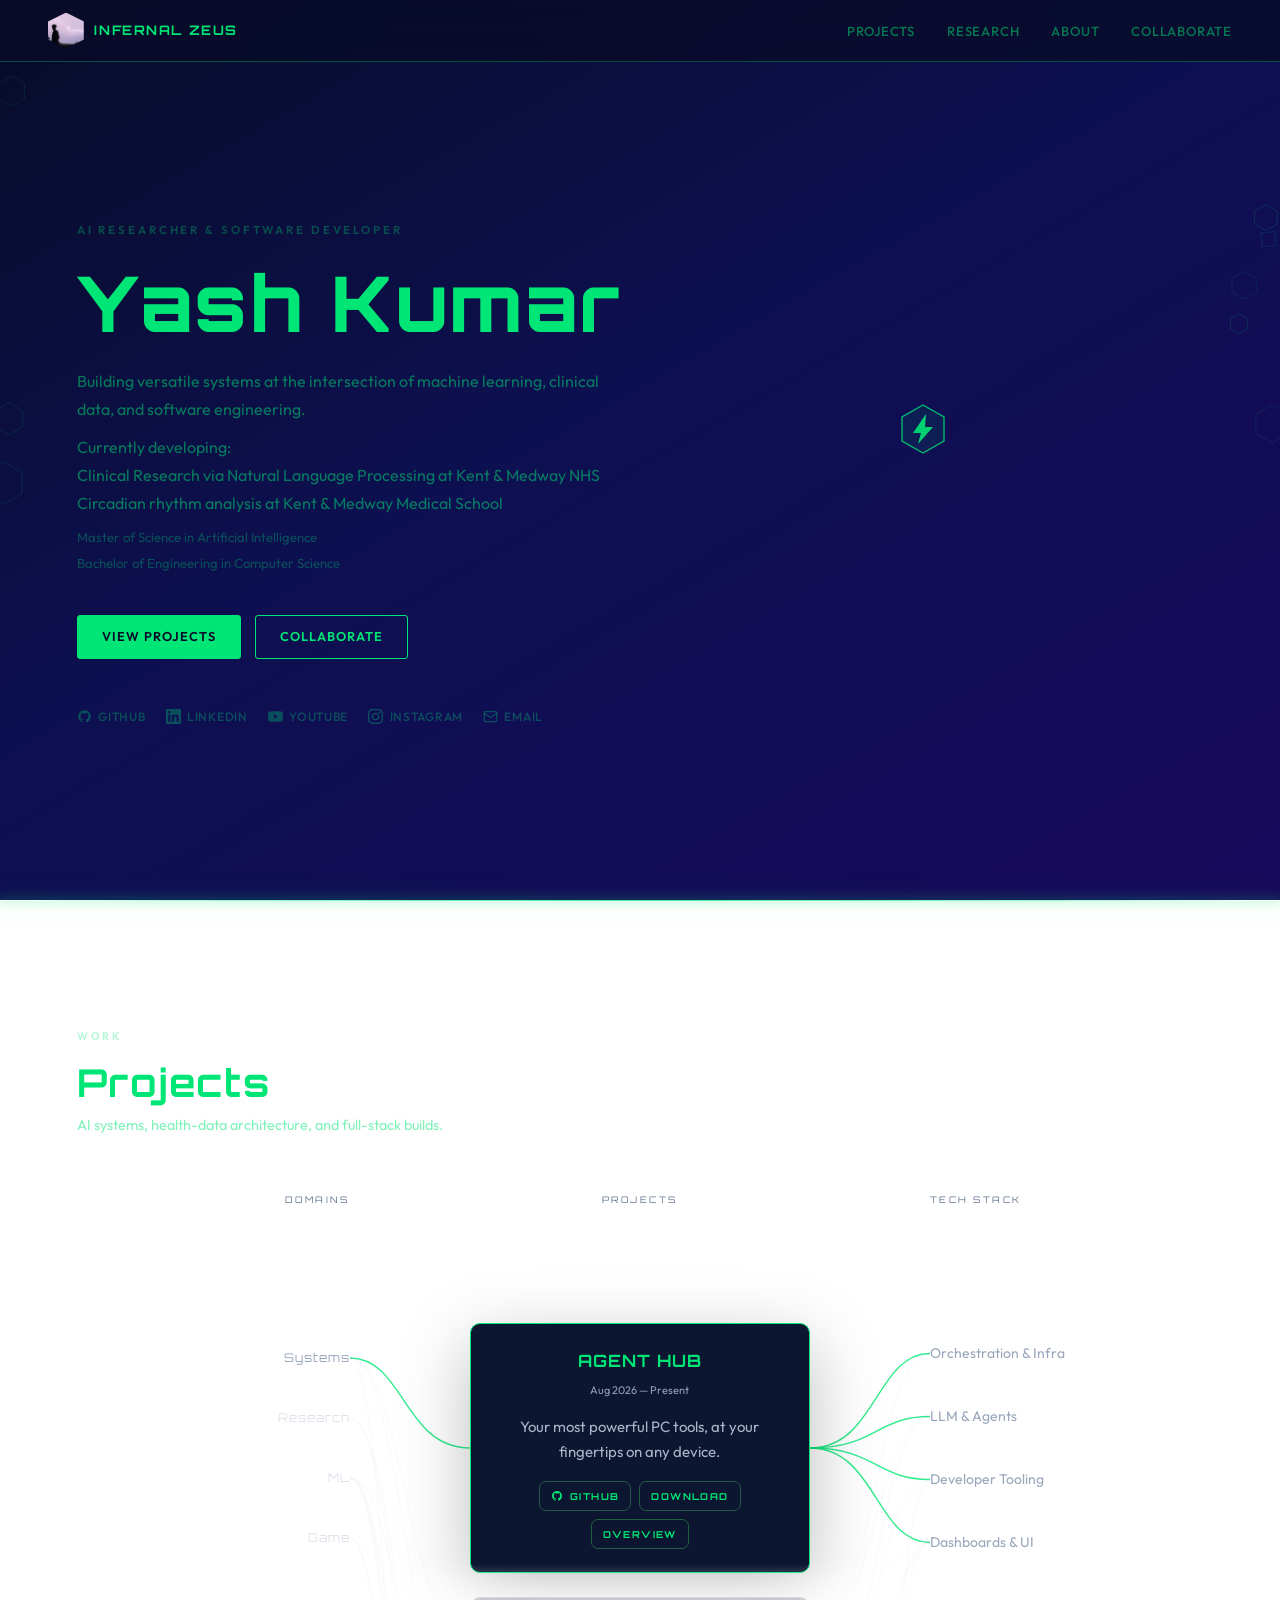
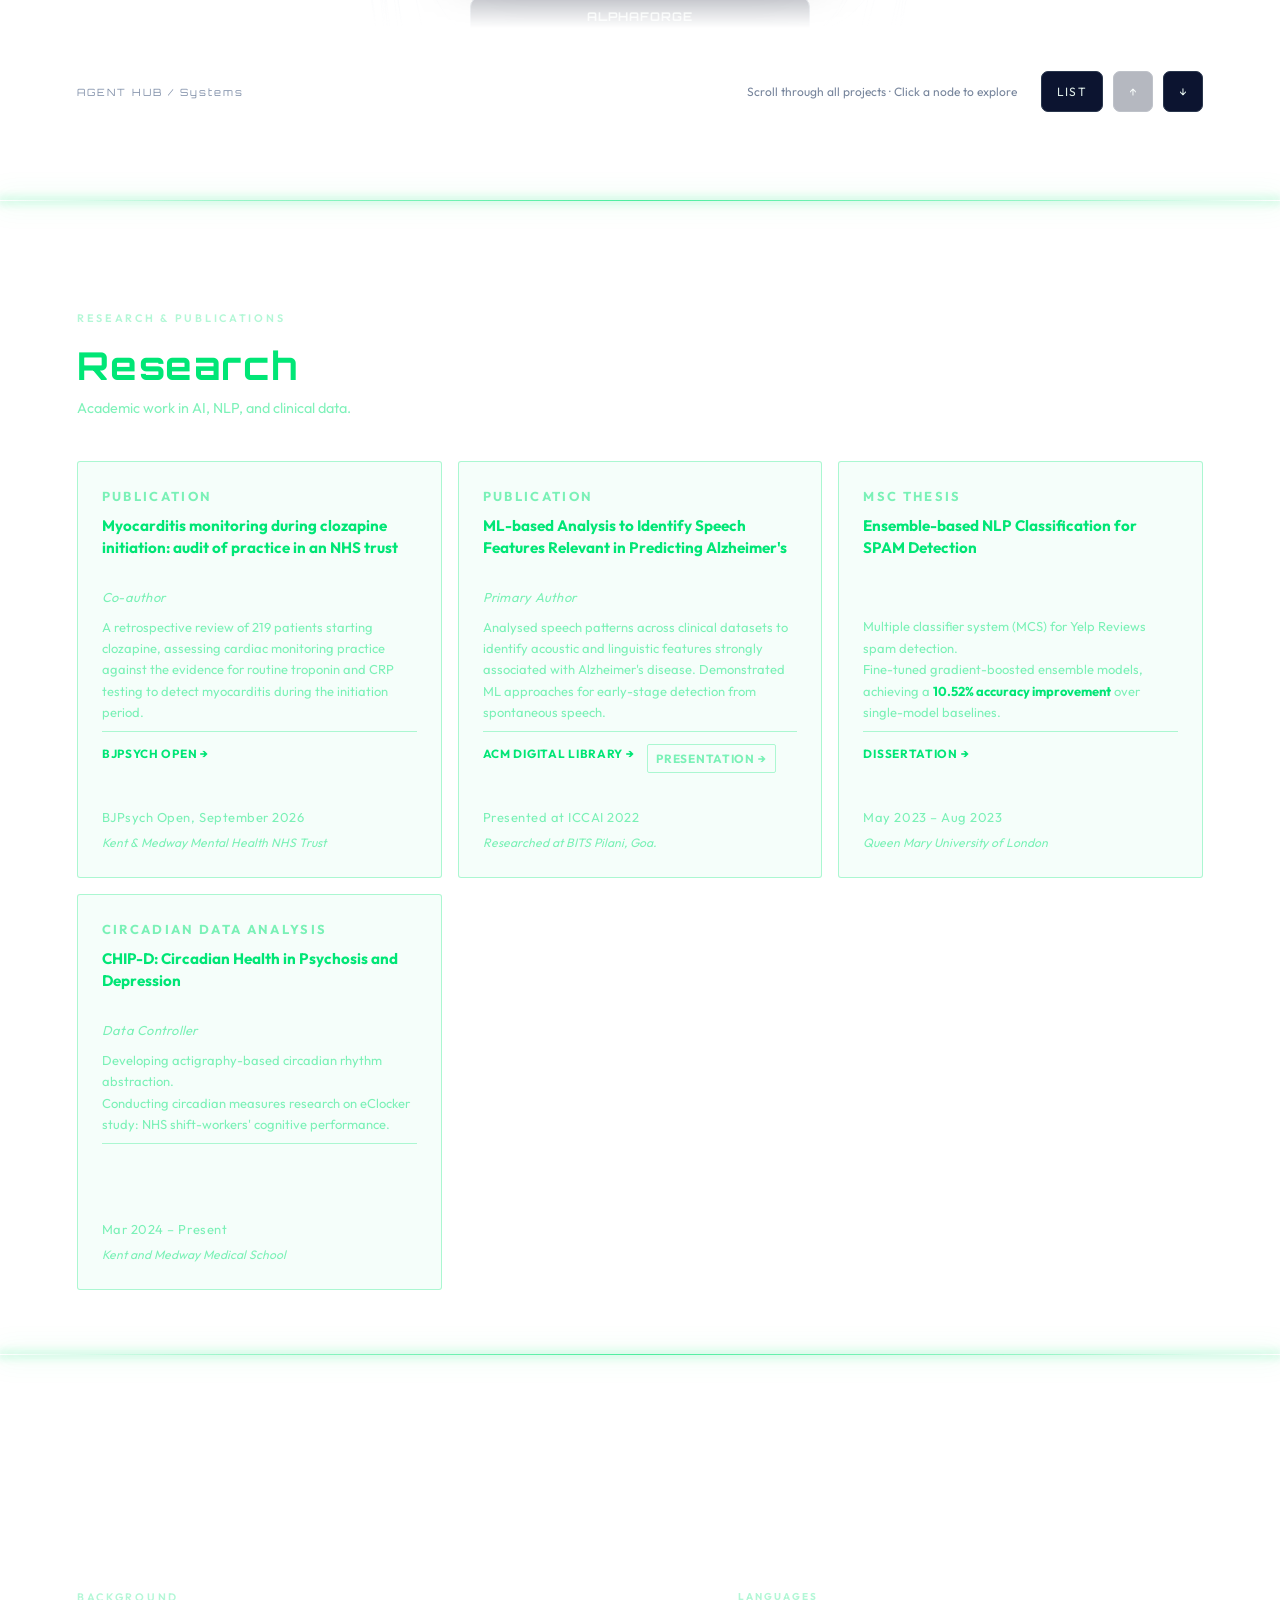
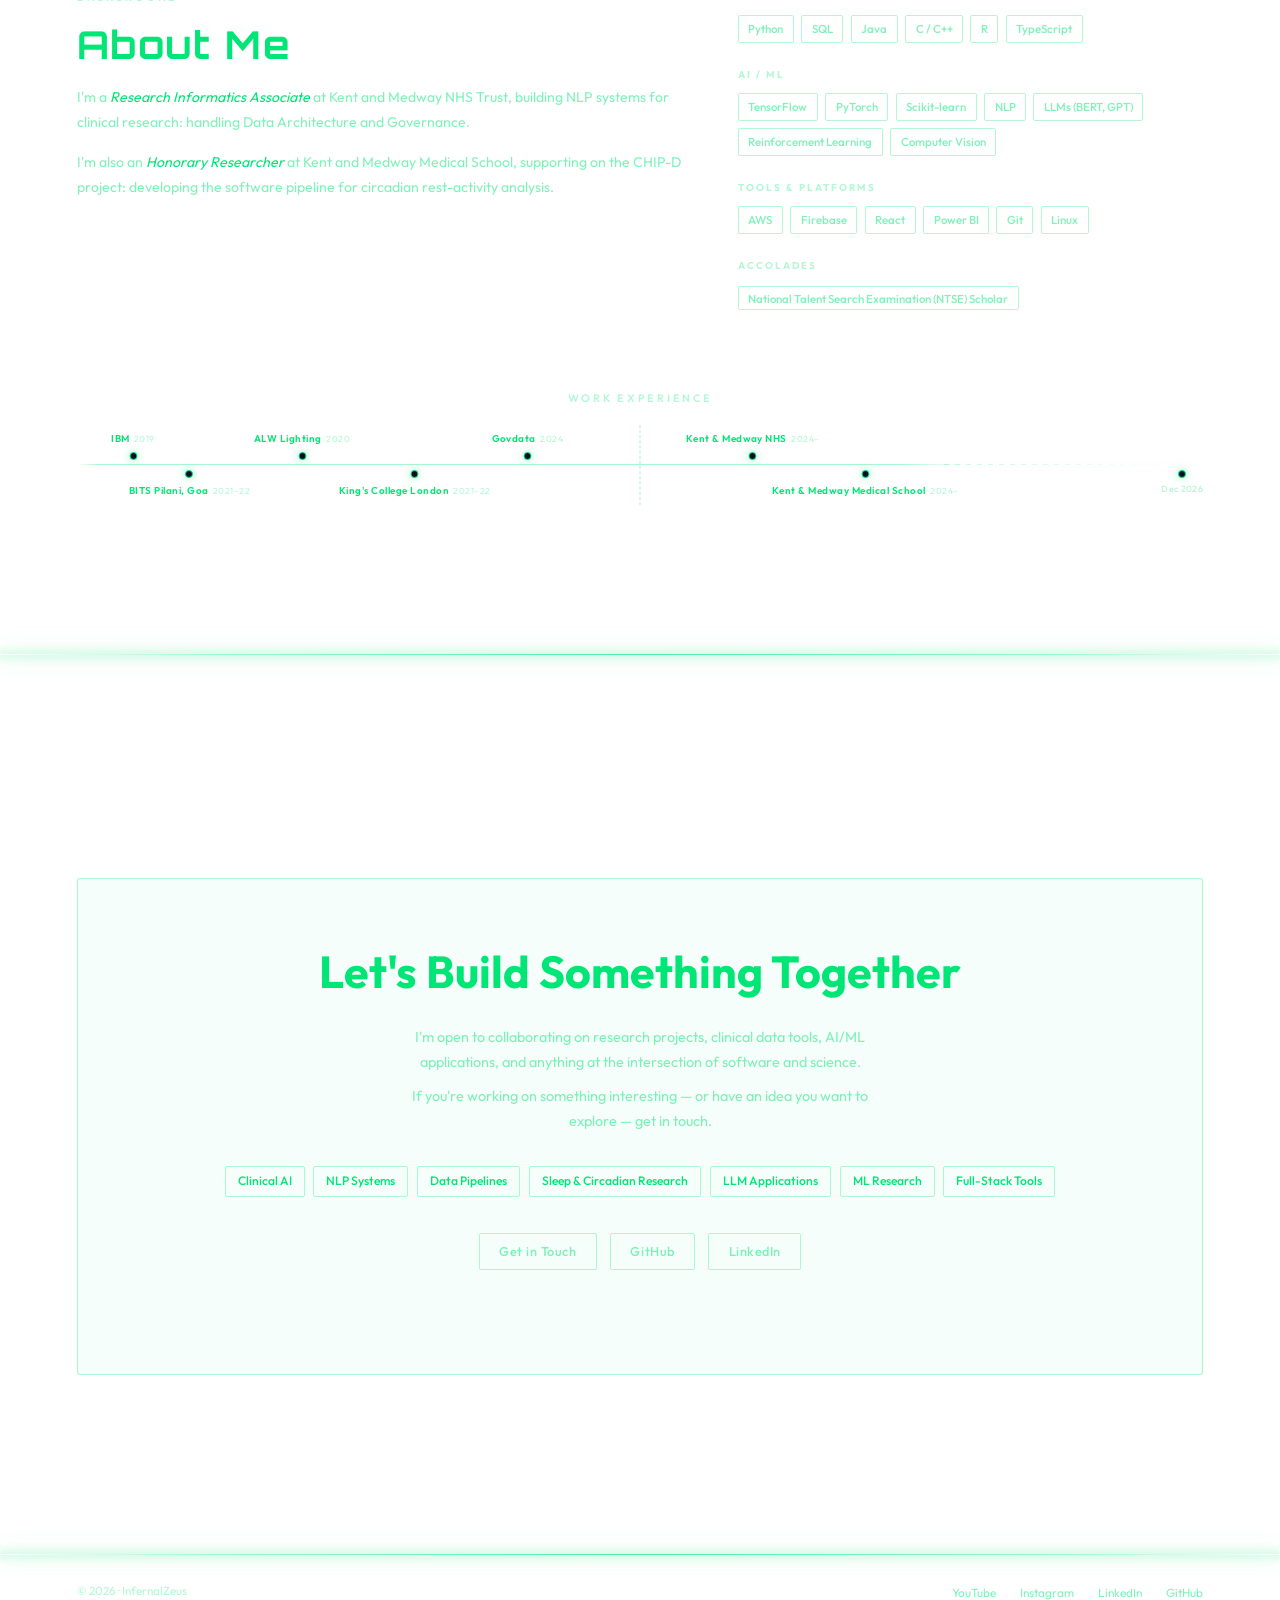
==== commit ee0bc2ea: "v0.0.6.0" ====
--- a/index.html
+++ b/index.html
@@ -9,7 +9,7 @@
   <link rel="preconnect" href="https://fonts.gstatic.com" crossorigin />
   <link href="https://fonts.googleapis.com/css2?family=Outfit:wght@400;500;600;700;800&family=Orbitron:wght@400;700;800&display=swap" rel="stylesheet" media="print" onload="this.media='all'" />
   <noscript><link href="https://fonts.googleapis.com/css2?family=Outfit:wght@400;500;600;700;800&family=Orbitron:wght@400;700;800&display=swap" rel="stylesheet" /></noscript>
-  <link rel="stylesheet" href="assets/stack-graph/stack-graph.css?v=27">
+  <link rel="stylesheet" href="assets/stack-graph/stack-graph.css?v=20">
   <style>
     :root {
       --bg:         #080c28;
@@ -2679,7 +2679,7 @@
   checkHash();
 })();
 </script>
-<script src="assets/stack-graph/stack-graph.js?v=27"></script>
+<script src="assets/stack-graph/stack-graph.js?v=20"></script>
 </body>
 </html>
 
